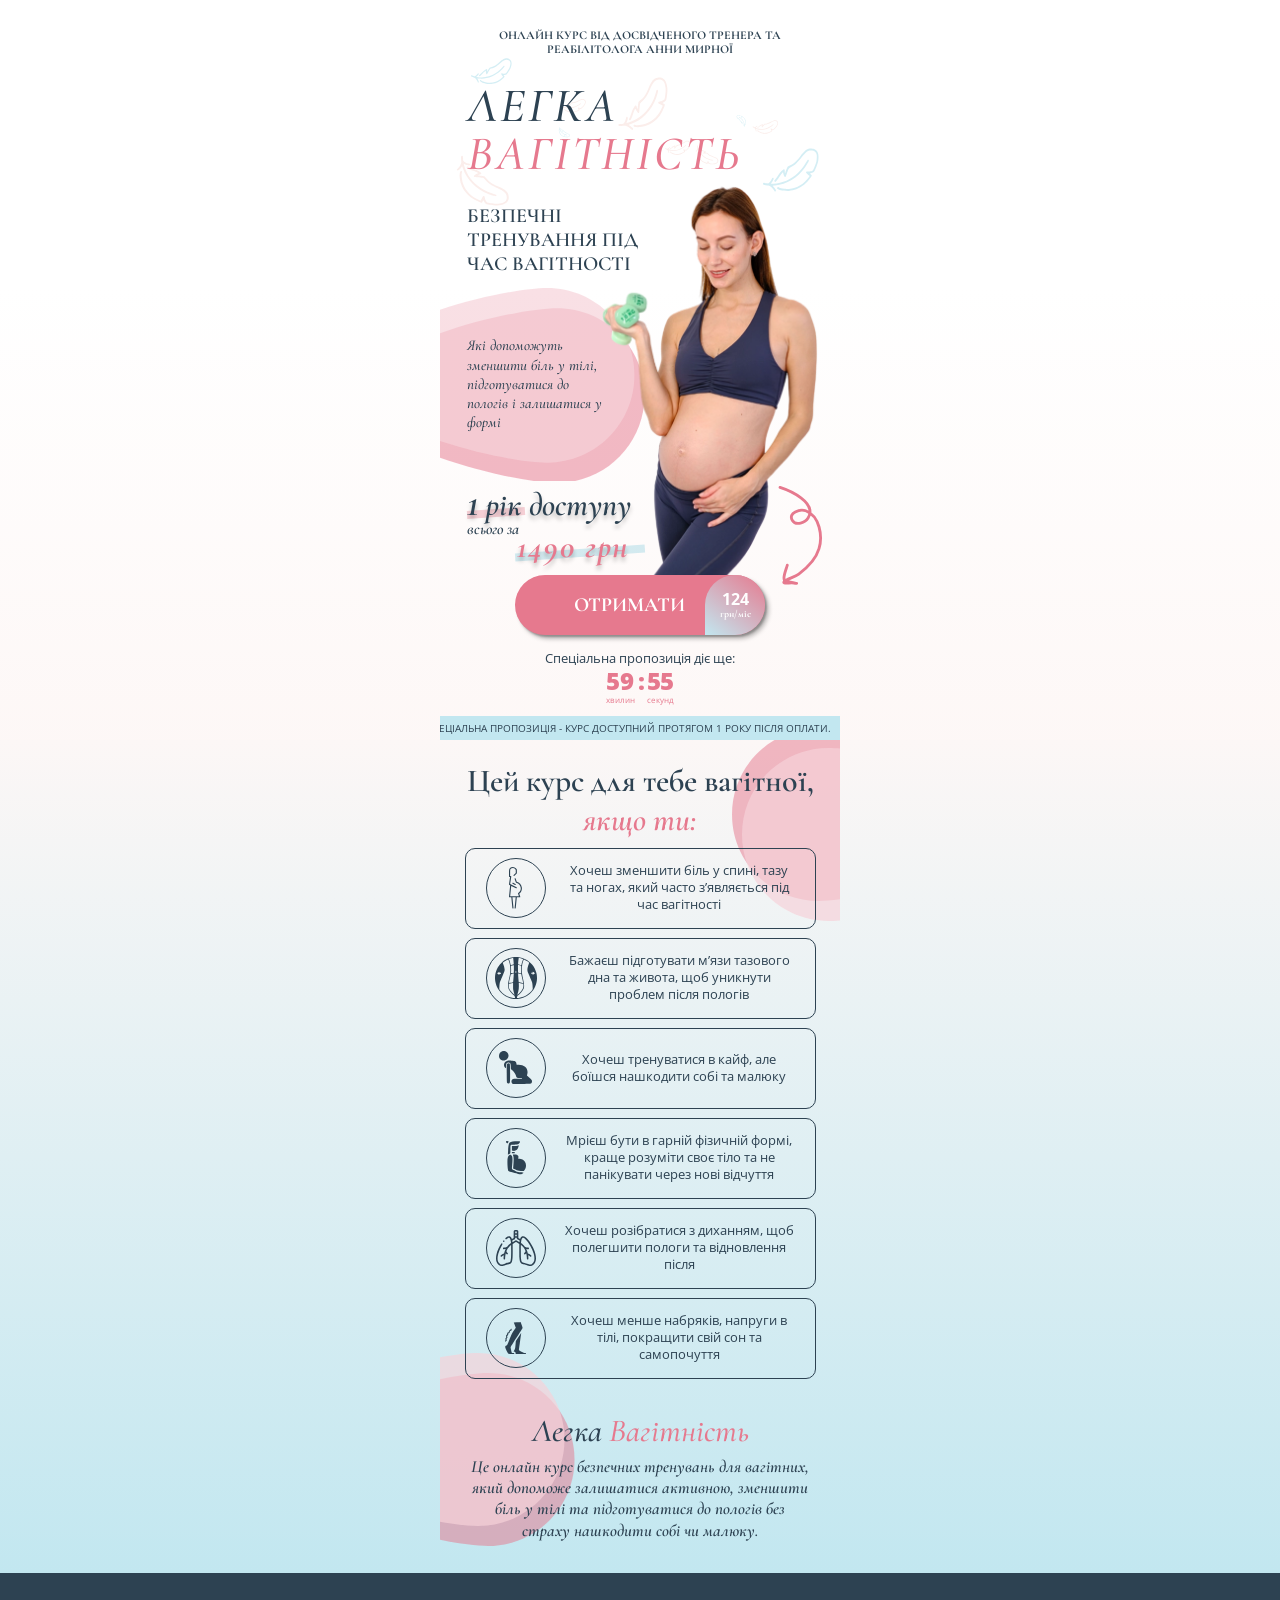
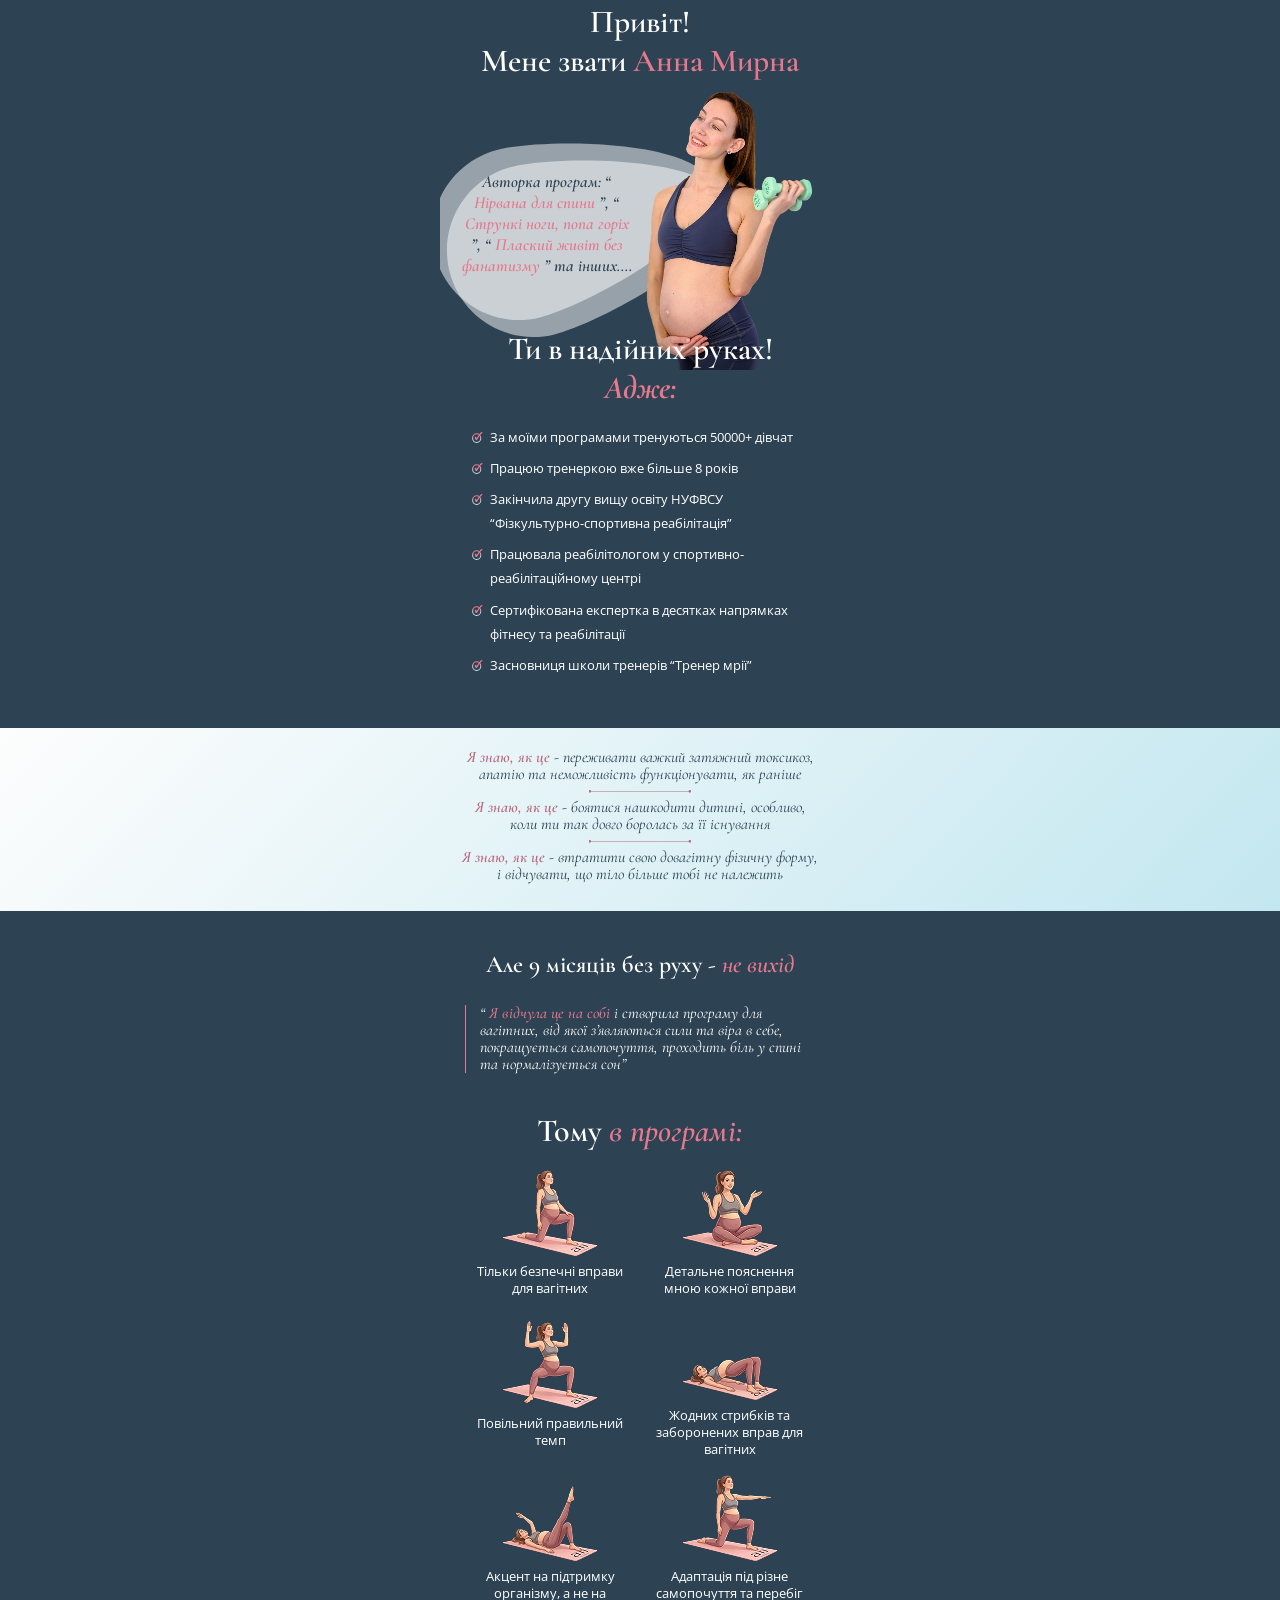
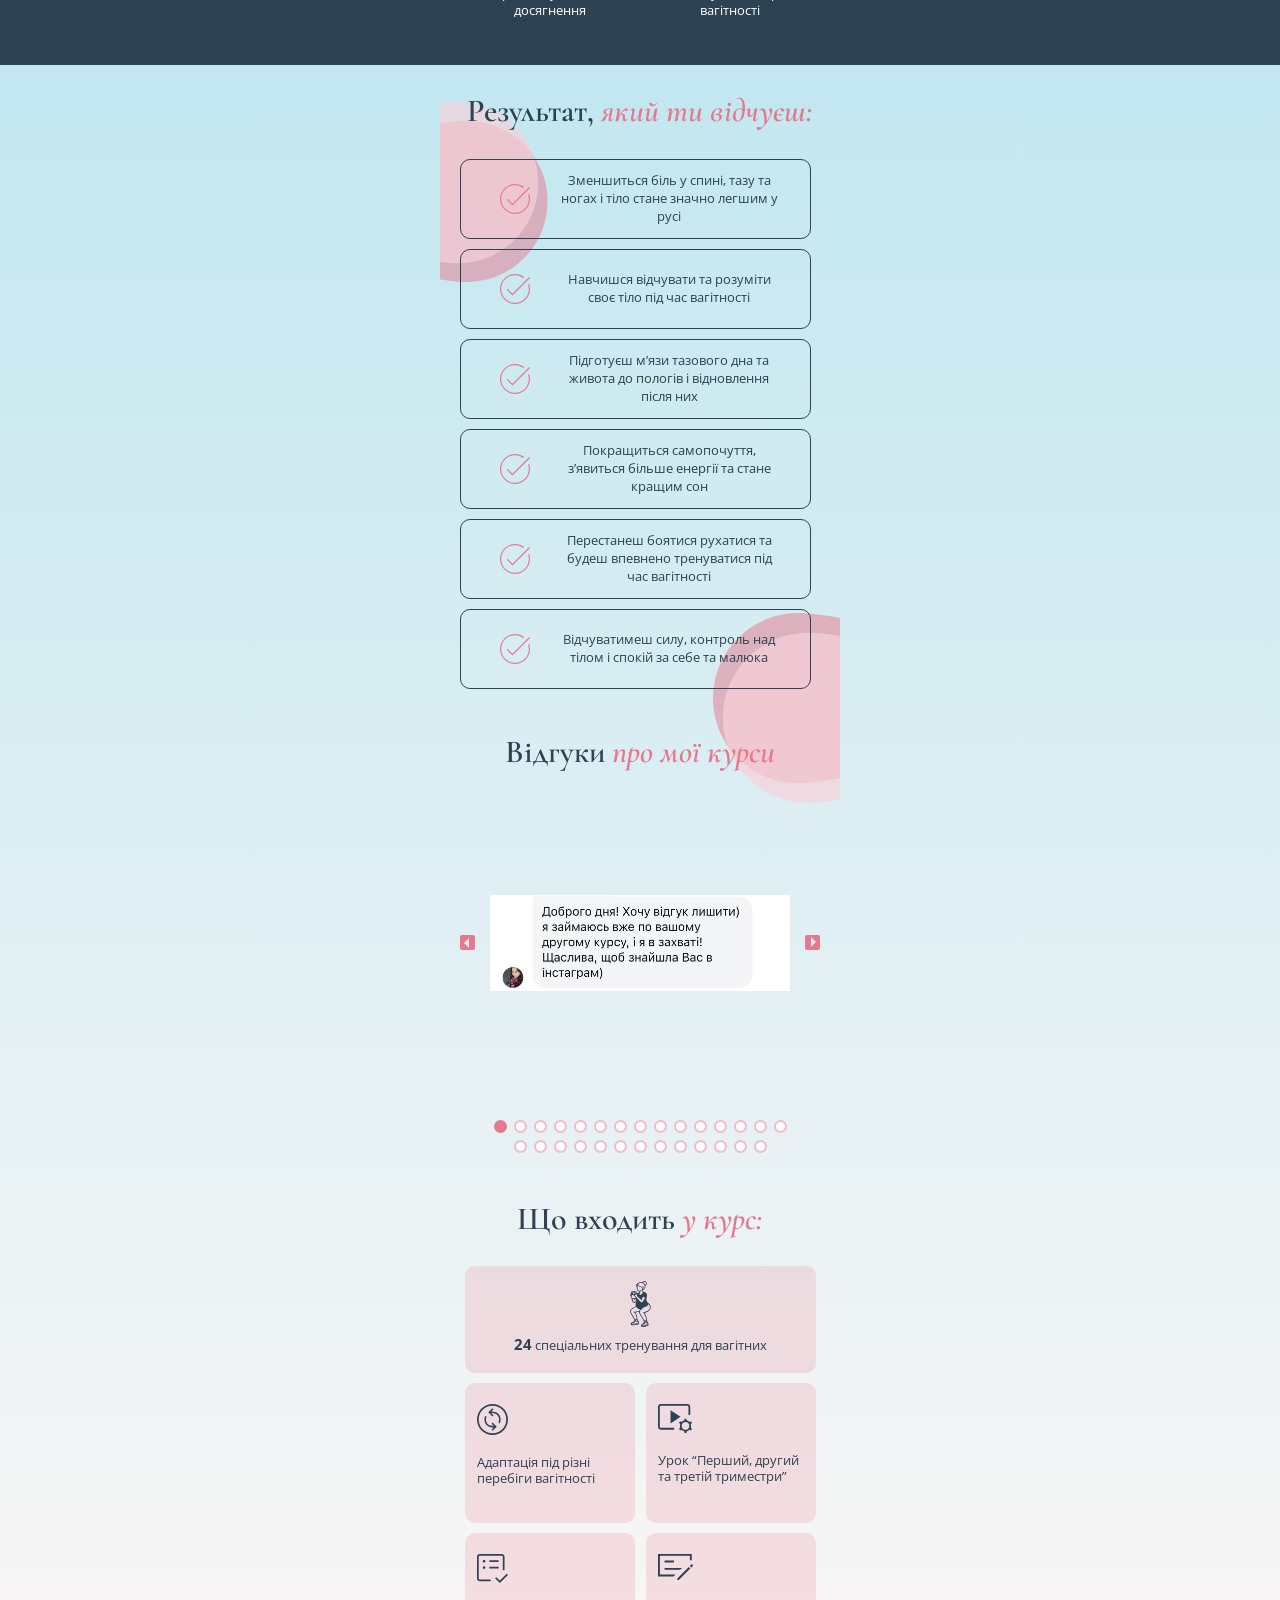
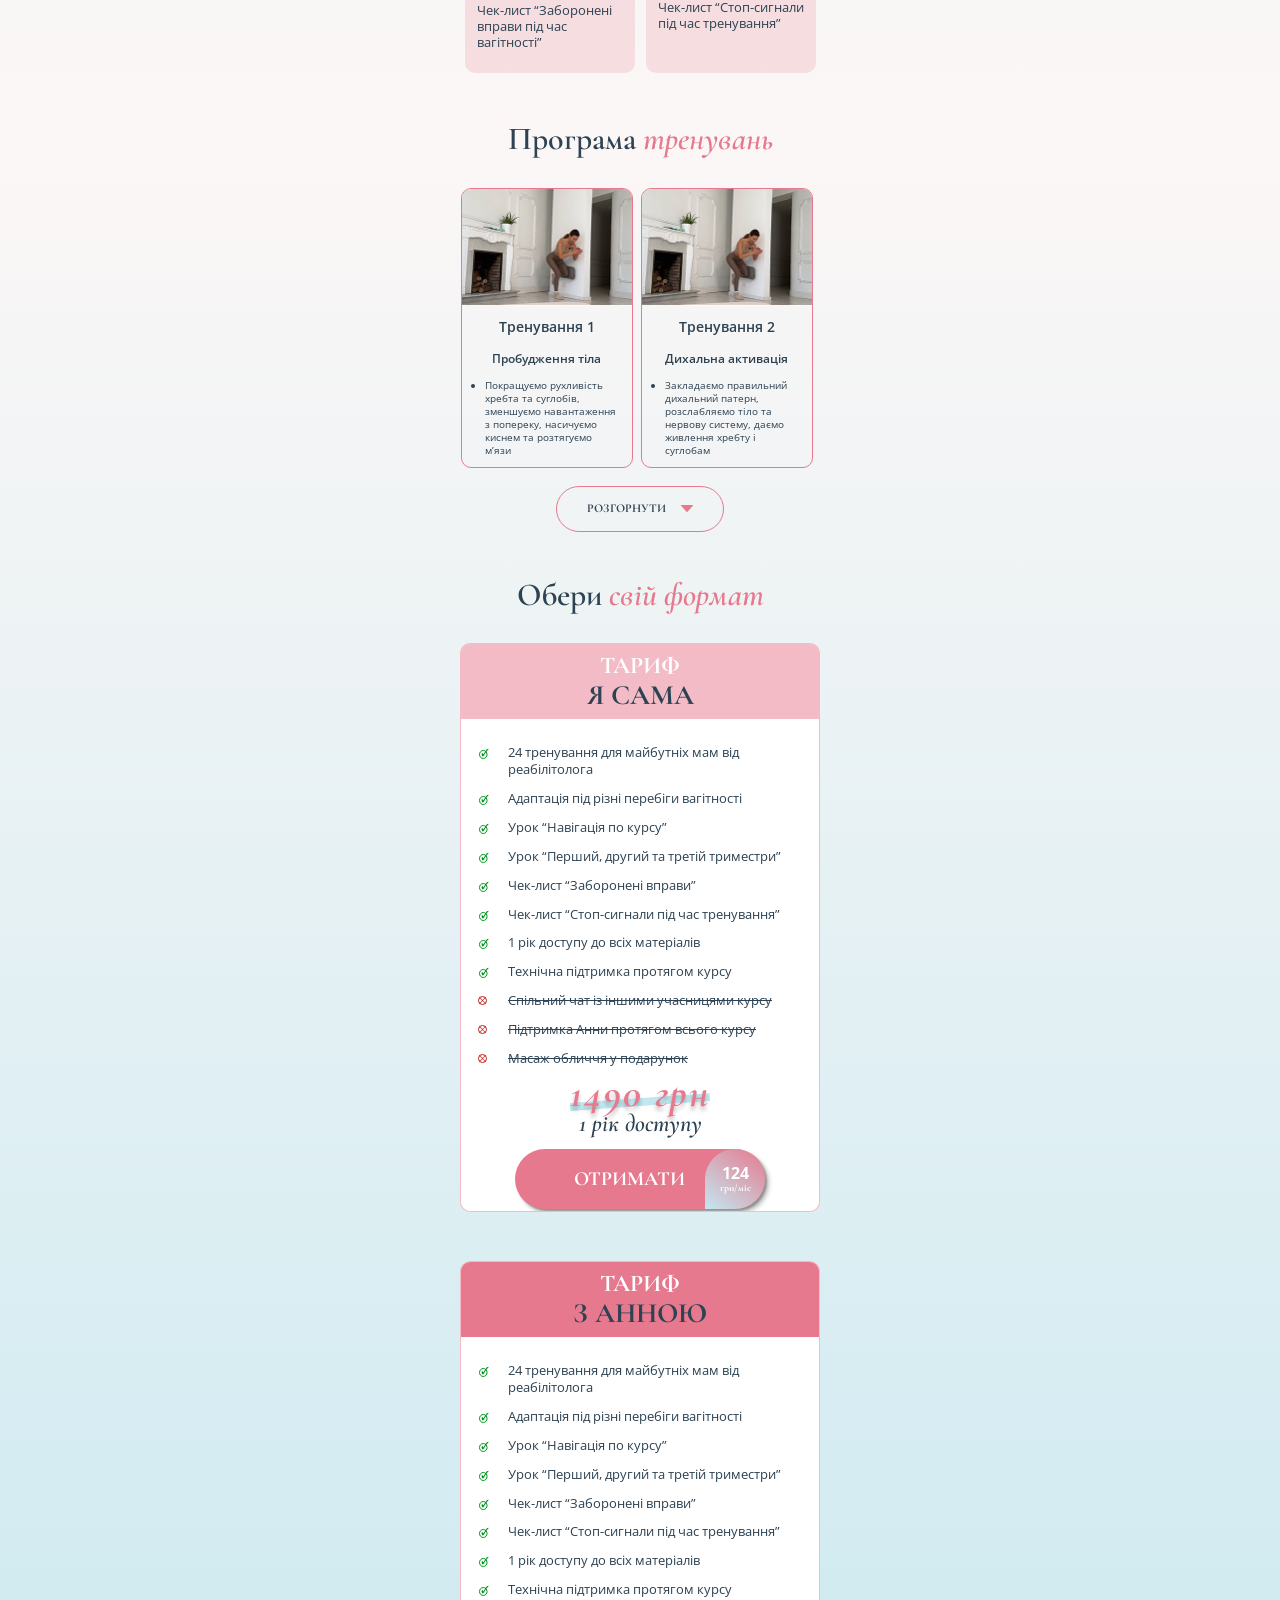
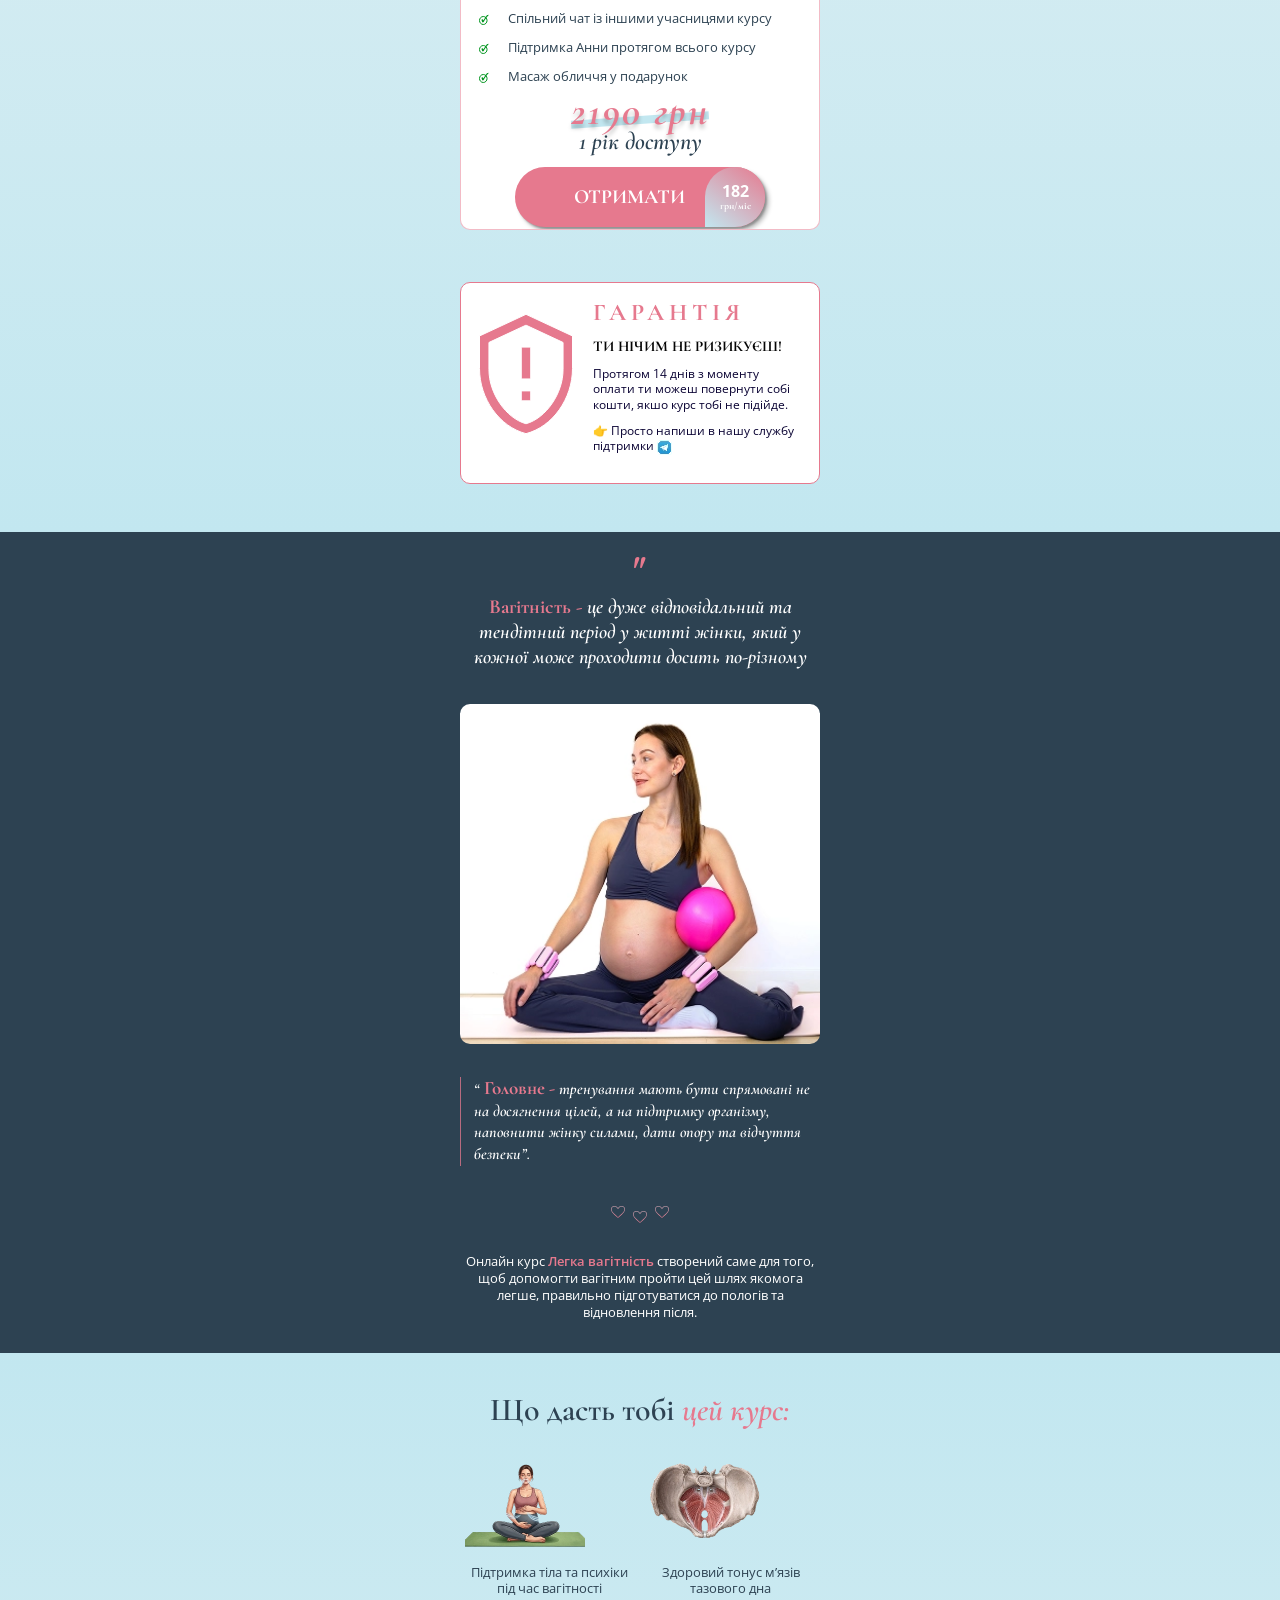
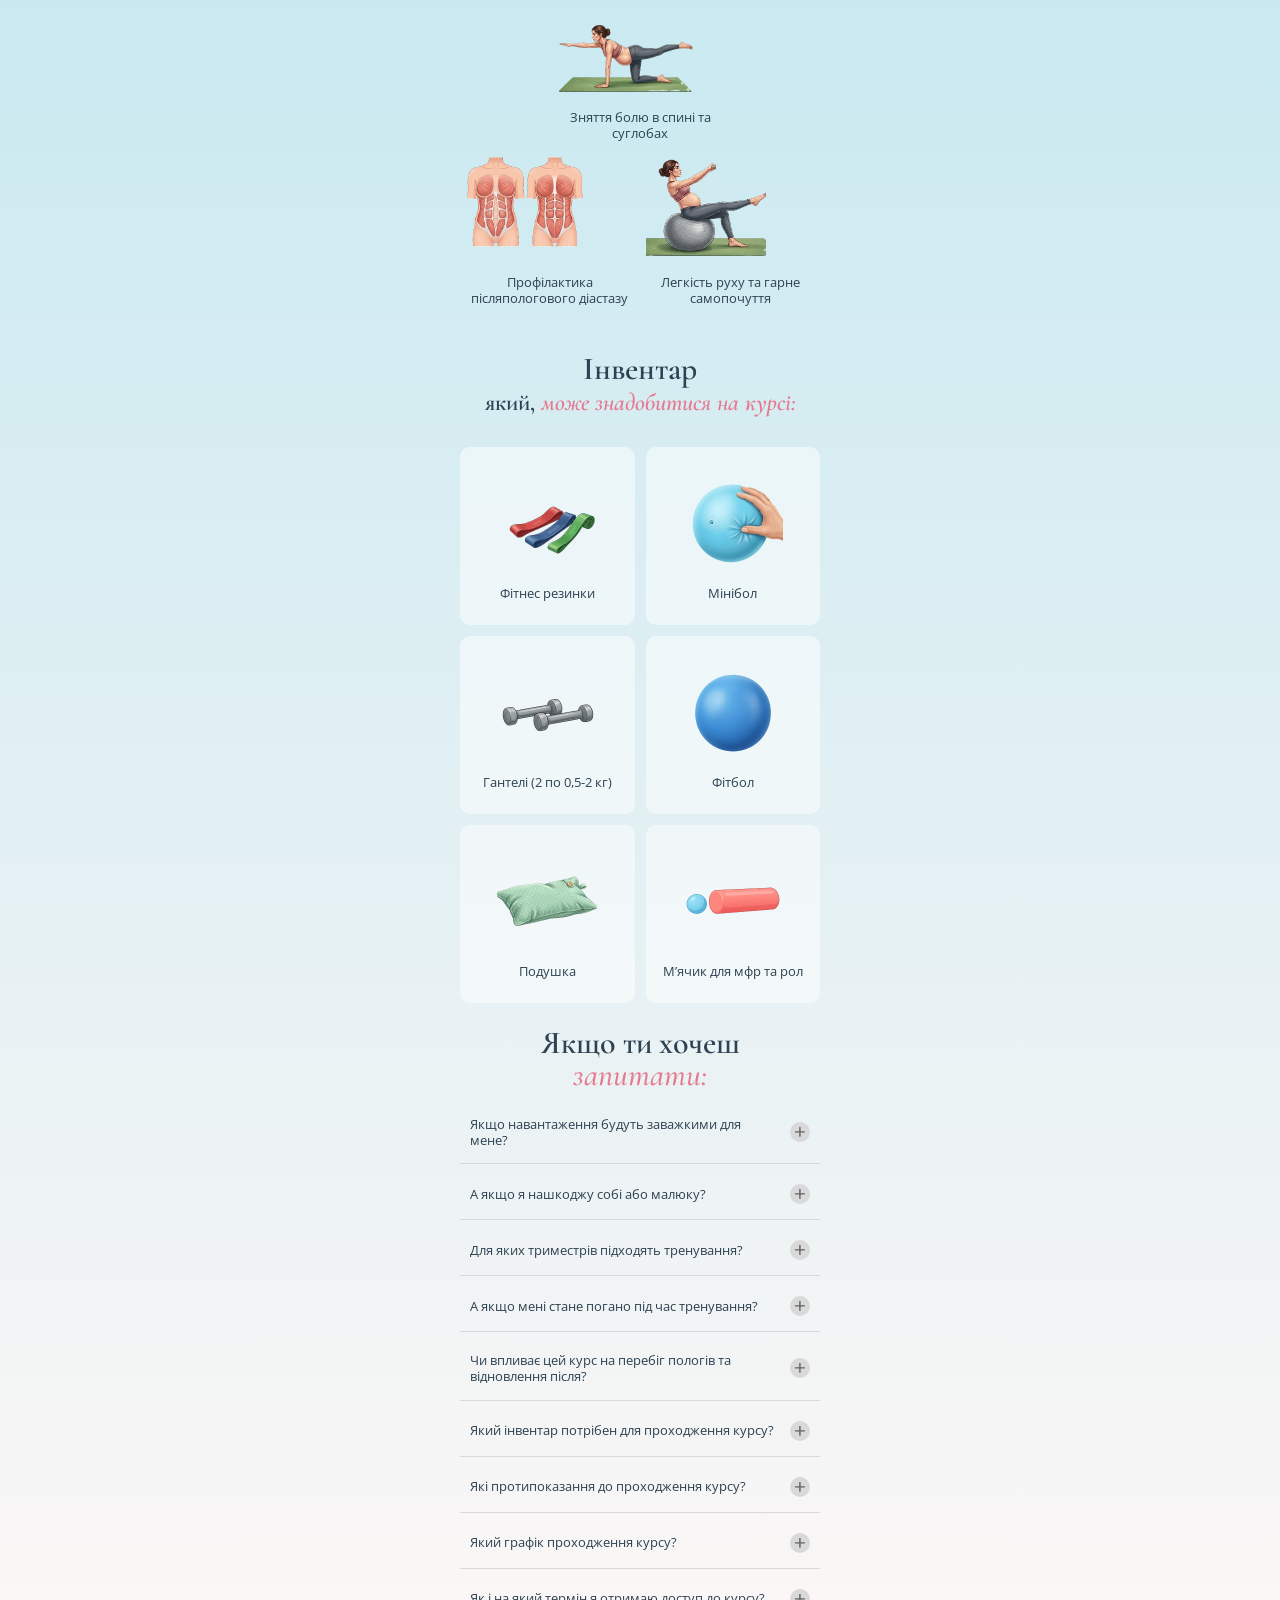
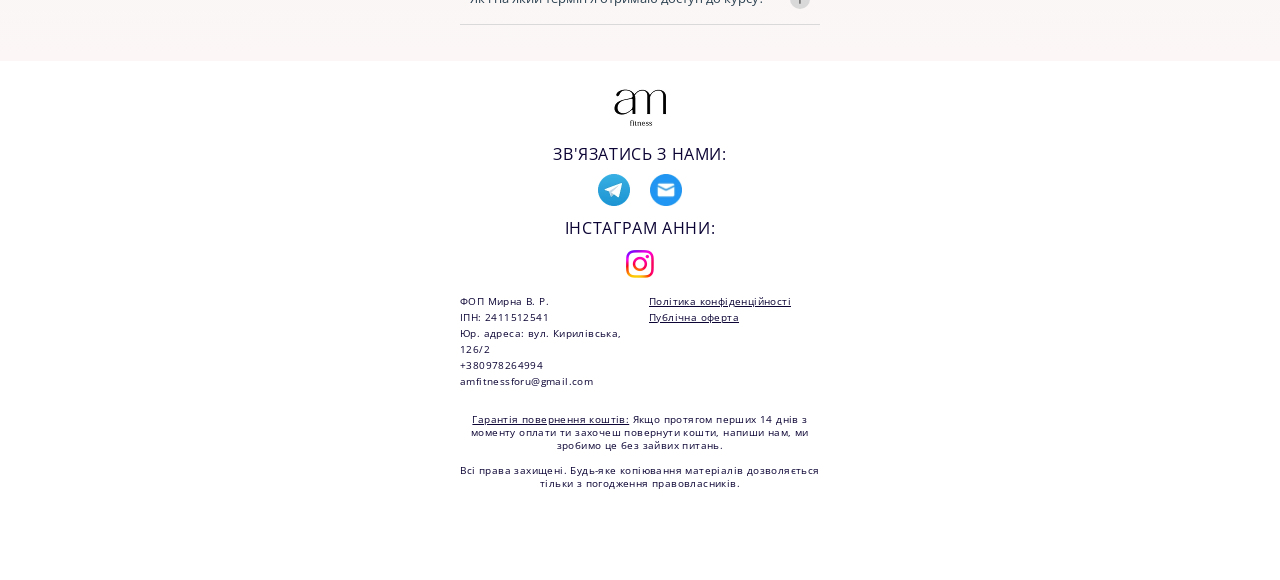
==== index.html @ 0edde3c6 "load" ====
<!doctype html>
<html lang="uk">
	<head>
		<meta charset="UTF-8">
		<meta name="viewport" content="width=device-width, initial-scale=1.0">
		<link rel="icon" type="image/png" href="./assets/img/favicon/favicon-96x96.png" sizes="96x96">
		<link rel="icon" type="image/svg+xml" href="./assets/img/favicon/favicon.svg">
		<link rel="shortcut icon" href="./assets/img/favicon/favicon.ico">
		<link rel="apple-touch-icon" sizes="180x180" href="./assets/img/favicon/apple-touch-icon.png">
		<title>Легка вагітність</title>
		<script type="module" src="https://kwiga.com/build/js/kwiga-widget.js?t=123089&uuid=ea1d82cf-5a4c-47ea-84e2-87d6776aeb8a&is_modal=true"></script>
		<script type="module" src="https://kwiga.com/build/js/kwiga-widget.js?t=123103&uuid=04bfaac6-8618-4382-a068-f6bafdb47c64&is_modal=true"></script>
		<script type="module" crossorigin="" src="./js/index.min.js?v=1777633510192"></script>
		<link rel="modulepreload" crossorigin="" href="./js/main.min.js?v=1777633510192">
		<link rel="modulepreload" crossorigin="" href="./js/common.min.js?v=1777633510192">
		<link rel="stylesheet" crossorigin="" href="./css/main.min.css?v=1777633510192">
		<link rel="stylesheet" crossorigin="" href="./css/index.min.css?v=1777633510192">
		<link rel="preload" as="style" href="./css/webfonts.min.css">
		<link rel="stylesheet" media="print" onload="this.onload=null;this.removeAttribute('media');" href="./css/webfonts.min.css">
	</head>
	<body>
		<div class="wrapper">
			<header class="header fixed-block-hide">
				<div class="header__container">
					<div class="header__body">
						<div class="header__subtext">Онлайн Курс від досвідченого Тренера та реабілітолога Анни Мирної</div>
						<h1 class="header__title">
							Легка
							<span>Вагітність</span>
						</h1>
						<div class="header__info">
							<div class="header__col">
								<div class="header__subtitle">
									Безпечні
									<br>
									тренування під
									<br>
									час вагітності
								</div>
								<div class="header__text">
									<div class="header__text-block">
										Які допоможуть зменшити біль у тілі, підготуватися до пологів і залишатися у формі
									</div>
								</div>
								<div class="header__descr">
									<div class="header__year">
										<span>1</span>
										рік доступу
									</div>
									<div class="header__sub">всього за</div>
									<div class="header__price">1490 грн</div>
								</div>
							</div>
							<div class="header__img">
								<img alt="Image" loading="lazy" src="./assets/img/hero-img.webp">
							</div>
							<button data-widget-handler="123089" type="button" class="header__btn btn">
								<span class="btn__text">ОТРИМАТИ</span>
								<span class="btn__info">
									<span class="btn__num">124</span>
									<span class="btn__subtext">грн/міс</span>
								</span>
							</button>
						</div>
						<div class="header__timer-block">
							<div class="header__timer-title">Спеціальна пропозиція діє ще:</div>
							<div class="header__timer">
								<div class="header__timer-minutes">
									<span class="minutes">09</span>
									хвилин
								</div>
								<div class="header__timer-seconds">
									<span class="seconds">53</span>
									секунд
								</div>
							</div>
						</div>
						<div data-fls-marquee="" class="header__marquee">
							<div class="header__marquee-item">*Спеціальна пропозиція - Курс доступний протягом 1 року після оплати.</div>
							<div class="header__marquee-item">*Спеціальна пропозиція - Курс доступний протягом 1 року після оплати.</div>
							<div class="header__marquee-item">*Спеціальна пропозиція - Курс доступний протягом 1 року після оплати.</div>
						</div>
					</div>
				</div>
			</header>
			<main class="page">
				<section class="features">
					<div class="features__container">
						<div class="features__body">
							<h2 class="features__title">
								Цей курс для тебе вагітної,
								<span>якщо ти:</span>
							</h2>
							<div class="features__items">
								<div class="features__item">
									<div class="features__icon">
										<svg width="13" height="42" viewbox="0 0 13 42" fill="none" xmlns="http://www.w3.org/2000/svg">
											<path d="M10.2403 26.6917C12.1661 25.4951 13.1751 23.1586 12.8323 20.594C12.4396 17.6623 10.4585 15.3848 7.74321 14.7037L6.71891 11.6303C6.67159 11.4889 6.57009 11.372 6.43667 11.3053C6.30325 11.2385 6.14882 11.2275 6.00725 11.2745C5.86586 11.3219 5.74903 11.4235 5.68234 11.5568C5.61564 11.6902 5.60453 11.8446 5.65143 11.9862L6.77604 15.36C6.84082 15.5512 7.00187 15.6938 7.19935 15.7334C10.1162 16.3168 11.4558 18.7969 11.7167 20.7429C12.0204 23.0083 11.0743 25.0421 9.30733 25.9256C9.18634 25.9864 9.09128 26.0887 9.03949 26.2138C8.98771 26.339 8.98266 26.4786 9.02528 26.6071L9.90383 29.2405H1.18355L2.21864 18.8891L7.05855 21.3088C7.19192 21.3753 7.3462 21.3862 7.4876 21.3391C7.629 21.2921 7.74598 21.1909 7.81294 21.0578C7.84601 20.9917 7.86573 20.9197 7.87097 20.846C7.87621 20.7723 7.86687 20.6982 7.84347 20.6281C7.82007 20.558 7.78308 20.4932 7.73462 20.4374C7.68615 20.3816 7.62717 20.3359 7.56103 20.3029L1.17545 17.1104L2.24294 9.63932C2.24474 9.62537 2.23979 9.61278 2.24069 9.59928C2.24159 9.58579 2.24878 9.57364 2.24878 9.5597C2.24878 9.5345 2.23754 9.51291 2.23439 9.48862C2.23074 9.45139 2.22335 9.41461 2.21235 9.37886C2.20029 9.34553 2.18476 9.31357 2.16601 9.28349C2.14802 9.252 2.13002 9.22276 2.10663 9.19532C2.08254 9.16905 2.05603 9.1451 2.02746 9.12379C2.00028 9.10125 1.97089 9.08151 1.93974 9.06486C1.90579 9.04854 1.8702 9.03587 1.83358 9.02708C1.81018 9.02078 1.79039 9.00683 1.7661 9.00323C1.75215 9.00144 1.73956 9.00638 1.72606 9.00548C1.71257 9.00458 1.70087 8.99739 1.68693 8.99739H1.12462V3.93616C1.12462 1.99192 1.99192 1.12462 3.93616 1.12462C5.54481 1.12462 6.50748 2.55378 6.7477 2.95774V5.95237L4.66311 8.03696C4.61089 8.08924 4.56948 8.1513 4.54124 8.21959C4.513 8.28787 4.49848 8.36105 4.49853 8.43495C4.49857 8.50884 4.51316 8.582 4.54148 8.65026C4.5698 8.71851 4.61128 8.78052 4.66356 8.83274C4.71584 8.88496 4.7779 8.92638 4.84618 8.95462C4.91447 8.98286 4.98765 8.99737 5.06155 8.99733C5.13544 8.99729 5.2086 8.98269 5.27686 8.95437C5.34511 8.92606 5.40712 8.88457 5.45934 8.83229L7.70858 6.58306C7.81294 6.47779 7.87232 6.33474 7.87232 6.18539V2.81154C7.87232 2.72427 7.85208 2.63835 7.81294 2.56008C7.76076 2.45526 6.50344 0 3.93616 0C1.36124 0 0 1.36124 0 3.93616V9.55925C0 9.86964 0.251914 10.1216 0.562309 10.1216H1.0387L0.00584823 17.3519C0.00494854 17.3596 0.00764687 17.3659 0.00719703 17.3735C0.00269856 17.4145 0.00944599 17.4536 0.0139445 17.4941C0.0175432 17.5274 0.0170933 17.5602 0.0265401 17.5917C0.0368866 17.6263 0.0562303 17.6556 0.0728746 17.6875C0.0899688 17.7199 0.103014 17.7528 0.125957 17.7811C0.1462 17.8067 0.174091 17.8252 0.199282 17.8472C0.229422 17.8738 0.257762 17.9012 0.2933 17.921C0.300048 17.9246 0.303647 17.9309 0.310845 17.9345L1.1696 18.3641C1.15296 18.4086 1.13271 18.4509 1.12777 18.5004L0.00314891 29.7466C-0.00478246 29.8247 0.0037779 29.9037 0.028275 29.9783C0.0527721 30.053 0.0926609 30.1216 0.145363 30.1799C0.198065 30.2381 0.262406 30.2847 0.334228 30.3165C0.406049 30.3483 0.483751 30.3647 0.562309 30.3647H2.30277L3.37655 41.1048C3.38391 41.1782 3.40566 41.2495 3.44056 41.3146C3.47547 41.3796 3.52285 41.4372 3.57999 41.4839C3.6954 41.5783 3.84358 41.623 3.99194 41.6081C4.0654 41.6008 4.13669 41.579 4.20174 41.5441C4.2668 41.5092 4.32434 41.4618 4.37108 41.4047C4.41783 41.3475 4.45285 41.2818 4.47417 41.2111C4.49549 41.1404 4.50267 41.0662 4.49532 40.9927L3.43278 30.3647H6.68877L5.62578 40.9923C5.61843 41.0658 5.62562 41.1399 5.64693 41.2106C5.66825 41.2813 5.70328 41.3471 5.75002 41.4042C5.79676 41.4614 5.85431 41.5088 5.91936 41.5437C5.98441 41.5786 6.0557 41.6003 6.12916 41.6077C6.20262 41.615 6.27681 41.6079 6.34749 41.5865C6.41818 41.5652 6.48397 41.5302 6.54111 41.4834C6.59826 41.4367 6.64563 41.3792 6.68054 41.3141C6.71545 41.2491 6.7372 41.1778 6.74455 41.1043L7.81834 30.3642H10.6839C10.7729 30.364 10.8607 30.3427 10.9399 30.3021C11.0192 30.2614 11.0877 30.2025 11.1397 30.1303C11.1918 30.058 11.226 29.9744 11.2395 29.8863C11.253 29.7983 11.2454 29.7083 11.2174 29.6238L10.2403 26.6917ZM3.43323 16.0555C3.36654 16.1889 3.35557 16.3433 3.40273 16.4848C3.44989 16.6262 3.55131 16.7432 3.6847 16.8099L5.93393 17.9345C6.06734 18.0011 6.2217 18.012 6.36315 17.9648C6.50459 17.9177 6.62154 17.8163 6.68832 17.683C6.72139 17.617 6.7411 17.545 6.74633 17.4713C6.75157 17.3977 6.74221 17.3237 6.71881 17.2536C6.69542 17.1835 6.65843 17.1187 6.60997 17.063C6.56151 17.0072 6.50253 16.9616 6.43641 16.9286L4.18717 15.804C4.05383 15.7375 3.89953 15.7266 3.75816 15.7737C3.6168 15.8209 3.49993 15.9222 3.43323 16.0555Z" fill="currentColor"></path>
										</svg>
									</div>
									<div class="features__text">
										Хочеш зменшити біль у спині, тазу та ногах, який часто з’являється під
						час вагітності
									</div>
								</div>
								<div class="features__item">
									<div class="features__icon">
										<svg width="42" height="42" viewbox="0 0 42 42" fill="none" xmlns="http://www.w3.org/2000/svg">
											<path d="M18.6198 41.9082C16.4263 41.6089 15.0594 41.2526 13.1323 40.4786C9.61433 39.0661 6.29508 36.461 3.95697 33.278C3.8061 33.0718 2.77437 31.4387 2.55754 31.0626C1.72276 29.6131 0.813899 27.0875 0.418192 25.1189C-1.01828 17.9681 1.29453 10.7015 6.60767 5.66843C8.23387 4.12759 9.8185 3.04519 11.9344 2.02881C13.9454 1.06398 15.7071 0.519615 17.9838 0.161531C19.367 -0.0554901 22.6474 -0.0536813 24.0405 0.166052C26.2422 0.513285 28.3336 1.17068 30.2742 2.12647C35.8078 4.85099 39.7947 9.74029 41.3351 15.6903C41.8274 17.5955 42 18.979 42 21.0254C42 22.9596 41.8392 24.2644 41.382 26.044C40.9538 27.7123 40.6737 28.5099 40.0721 29.7758C38.9418 32.1549 37.7999 33.788 35.9253 35.7041C34.1355 37.5334 32.513 38.7198 30.3013 39.8176C28.1358 40.8918 26.356 41.447 23.8896 41.8187C22.5805 42.0149 19.7564 42.0628 18.6198 41.9082ZM19.9867 40.5274C19.8946 39.6286 19.6805 38.9052 19.4456 38.7035C19.3299 38.604 18.8945 38.2315 18.4762 37.8752C17.4372 36.99 15.8381 35.3316 15.1587 34.4345C13.4567 32.1866 12.9733 30.8998 12.9733 28.6211C12.9733 27.0558 13.266 25.0809 13.8858 22.4722C15.138 17.1995 15.3774 15.428 15.2952 12.0443C15.2166 8.79896 14.7495 6.29779 13.7078 3.5344C13.5027 2.99094 13.3347 2.53339 13.3347 2.51711C13.3347 2.28291 11.1041 3.3653 9.84741 4.20987C9.06594 4.73434 8.47418 5.18556 8.03872 5.58615L7.75775 5.84567L8.19863 6.88827C8.99276 8.7646 9.52218 10.8191 9.60439 12.3482C9.69112 13.9686 9.70919 13.9098 7.61772 18.8552C5.45759 23.9624 5.03478 24.9923 4.89655 25.477C4.63907 26.3767 4.4891 27.6762 4.38069 29.9431C4.25963 32.4922 4.14037 32.069 5.435 33.6885C8.32782 37.3064 12.4746 39.8085 17.1156 40.7354C18.5656 41.0256 18.8349 41.0636 19.5585 41.0853L20.0455 41.0998L19.9867 40.5274ZM23.5888 40.9678C27.4609 40.4162 30.8832 38.9187 33.7751 36.5098C35.095 35.4102 36.6381 33.7582 37.3744 32.6577L37.7457 32.1025L37.6879 30.8817C37.5361 27.7205 37.359 26.1633 37.0419 25.2112C36.901 24.7889 36.4212 23.6414 34.0642 18.0865C32.4651 14.3176 32.4669 14.3239 32.4199 13.0227C32.3865 12.1031 32.4163 11.7604 32.6169 10.7757C32.8807 9.48167 33.2962 8.128 33.841 6.78699C34.0407 6.29598 34.2042 5.86285 34.2042 5.82397C34.2042 5.73264 32.9186 4.73434 31.9998 4.11312C31.2771 3.62301 29.1278 2.48817 28.9236 2.48817C28.5758 2.48817 27.5314 5.90264 27.1158 8.39747C26.5015 12.0859 26.6496 15.5004 27.6073 19.7594C29.0067 25.978 29.0898 26.4744 29.0934 28.5759C29.097 30.5074 29.0076 30.9423 28.3291 32.2833C27.8268 33.2762 27.1872 34.1805 26.1039 35.4265C25.364 36.2783 23.6619 37.8834 22.8461 38.5001C22.5001 38.7623 22.3465 38.9495 22.2824 39.1882C22.1442 39.7018 21.9391 40.9569 21.9806 41.032C22.0366 41.1333 22.5787 41.1115 23.5888 40.9678ZM23.1217 37.3128C23.9592 36.6255 25.5953 34.931 26.3443 33.9761C27.1583 32.938 27.8485 31.7742 28.0644 31.0752C28.3363 30.1936 28.4511 28.9186 28.3625 27.7648L28.2867 26.7737L26.2087 26.3903C25.0659 26.1796 24.0495 26.0051 23.9501 26.0033C23.774 25.9988 23.7713 26.0349 23.8381 27.5134C23.9637 30.2723 23.7966 32.3349 23.2744 34.4752C23.0602 35.3524 22.5218 37.1582 22.3023 37.7314C22.211 37.9711 22.4992 37.8237 23.1217 37.3128ZM19.2378 36.6925C18.852 35.4817 18.45 33.9065 18.2386 32.7807C18.1049 32.0672 18.0778 31.4189 18.0778 28.9602V25.9988L17.8067 26.0494C17.6577 26.0774 16.7027 26.251 15.6836 26.4355L13.8316 26.771L13.7584 27.3117C13.6572 28.0541 13.7476 30.1014 13.9066 30.6701C14.2734 31.9822 15.278 33.5529 16.8482 35.2674C17.5041 35.9844 19.4176 37.7468 19.4907 37.7016C19.5224 37.6817 19.4085 37.2278 19.2378 36.6925ZM15.1416 25.7736C16.9042 25.4806 17.9901 25.2518 18.0895 25.1524C18.1853 25.0556 18.2783 24.0456 18.6207 19.3977C18.6921 18.4274 18.7707 17.3803 18.7951 17.0693C18.8267 16.6551 18.8086 16.5041 18.7264 16.5041C18.5168 16.5041 15.8372 17.2185 15.774 17.2908C15.7397 17.3306 15.6412 17.7701 15.5554 18.2674C15.4704 18.7647 15.203 20.0262 14.9627 21.0706C14.4794 23.1684 13.9671 25.6353 13.9671 25.864C13.9671 25.9617 14.0204 25.9951 14.1252 25.9635C14.2119 25.9373 14.6691 25.8523 15.1416 25.7736ZM28.022 25.1361C27.9515 24.74 27.6452 23.3176 27.3398 21.9748C27.0345 20.632 26.6858 19.027 26.5647 18.4085C26.4436 17.7899 26.3018 17.2573 26.2494 17.2248C26.0633 17.109 23.184 16.4725 23.1235 16.533C22.988 16.6687 23.6683 25.0945 23.8228 25.1895C23.8842 25.2274 24.2429 25.307 24.6196 25.3649C24.9963 25.4237 25.9151 25.5828 26.6605 25.7184C27.4058 25.855 28.0454 25.9409 28.0825 25.911C28.1195 25.8803 28.0924 25.5322 28.022 25.1361ZM39.4153 16.7582C39.6718 16.571 39.904 16.3829 39.9302 16.3404C39.9745 16.2699 38.4224 15.0754 37.9363 14.8059C37.7086 14.6793 37.7068 14.6829 37.6843 15.221C37.6617 15.7445 37.6093 15.7807 36.8639 15.7807H36.1918V16.3233V16.8658H36.9145C37.6011 16.8658 37.6382 16.8757 37.6481 17.0693C37.6535 17.1814 37.668 17.3134 37.6788 17.3631C37.6906 17.4129 37.7059 17.5675 37.7141 17.7068L37.7276 17.9599L38.3374 17.5295C38.6726 17.2926 39.1578 16.9454 39.4153 16.7582ZM4.40869 17.3857L4.4358 16.911L5.18114 16.8848L5.92648 16.8586V16.3233V15.7879L5.18114 15.7617L4.4358 15.7355L4.40869 15.2155C4.39424 14.9298 4.36081 14.6956 4.33552 14.6956C4.27408 14.6956 2.60271 15.8838 2.31271 16.1334L2.08685 16.3278L2.31 16.4842C2.43287 16.5692 2.89995 16.9128 3.34896 17.2465C3.79797 17.5802 4.21355 17.8551 4.27318 17.8569C4.34003 17.8596 4.39153 17.6814 4.40869 17.3857ZM17.2999 16.0854C18.0263 15.9046 18.6804 15.6993 18.7553 15.6297C18.8719 15.5212 18.8909 14.9804 18.8909 11.8517C18.8909 9.84337 18.8629 8.17141 18.8276 8.13704C18.7933 8.10268 18.1229 8.23199 17.3369 8.4246L15.9095 8.77545L15.9158 9.13624C15.9185 9.33428 15.9746 10.2485 16.0387 11.169C16.1308 12.4838 16.1336 13.171 16.0513 14.3791C15.9944 15.2246 15.924 16.0285 15.8951 16.165C15.867 16.3015 15.8743 16.4137 15.9122 16.4137C15.9493 16.4137 16.5744 16.2663 17.2999 16.0854ZM26.1898 16.184C25.9711 14.1223 25.9657 11.9874 26.1726 9.82076C26.2358 9.16066 26.234 8.86135 26.1663 8.81976C25.991 8.71125 23.0937 8.0629 23.0368 8.11986C22.9338 8.22295 22.9645 15.5085 23.0684 15.6125C23.1768 15.721 25.8618 16.4055 26.0732 16.3784C26.15 16.3694 26.2006 16.2844 26.1898 16.184ZM21.266 14.9569C21.2877 14.1539 21.2696 14.0038 21.1359 13.9053C20.9335 13.7579 20.8757 13.7615 20.7041 13.9333C20.4936 14.144 20.5008 15.7436 20.7131 15.9778C20.845 16.1243 20.8866 16.1288 21.0519 16.0194C21.219 15.9082 21.2425 15.7915 21.266 14.9569ZM18.74 7.00402C18.8032 6.35386 18.2738 1.26382 18.1266 1.10467C17.9992 0.96722 14.4432 1.82084 14.1017 2.07131C13.9734 2.16445 13.9807 2.22594 14.1758 2.67083C14.5869 3.60945 15.1244 5.33929 15.409 6.64231C15.5653 7.36029 15.7107 7.97518 15.7324 8.00955C15.7532 8.04391 16.4317 7.90013 17.2403 7.69125L18.7102 7.31056L18.74 7.00402ZM26.6126 6.9787C26.8592 5.78056 27.4013 3.97296 27.8232 2.9403L28.1376 2.17169L27.7672 2.01073C27.0453 1.69605 23.8752 0.95004 23.7586 1.06759C23.6764 1.14988 23.3042 4.40429 23.1343 6.52205L23.0756 7.2554L24.6873 7.66141C25.5736 7.88566 26.3244 8.04391 26.3542 8.01407C26.3849 7.98332 26.5006 7.51763 26.6126 6.9787Z" fill="currentColor"></path>
										</svg>
									</div>
									<div class="features__text">
										Бажаєш підготувати м’язи тазового дна та живота, щоб уникнути проблем
						після пологів
									</div>
								</div>
								<div class="features__item">
									<div class="features__icon">
										<svg width="33" height="33" viewbox="0 0 33 33" fill="none" xmlns="http://www.w3.org/2000/svg">
											<path d="M3.22493 0.20805C-0.581147 1.37325 -1.18742 7.19924 2.31551 9.03026C5.68372 10.7281 9.52348 8.39773 9.52348 4.60251C9.52348 1.60629 6.22264 -0.724108 3.22493 0.20805Z" fill="currentColor"></path>
											<path d="M7.93977 9.99569C7.19876 10.262 6.32303 10.7614 5.98621 11.1276C4.53788 12.5591 4.70629 15.7551 6.28935 16.7871L7.06403 17.2532V15.056C7.06403 12.5258 7.73768 11.5271 9.42178 11.5271C11.2406 11.5271 11.7795 12.4592 11.7795 15.6885C11.7795 17.3531 11.9143 18.5183 12.1163 18.5183C12.9247 18.5183 15.3161 21.1816 16.2256 23.0126C16.7308 24.1112 17.1687 25.1766 17.1687 25.3763C17.1687 25.576 17.4718 26.0088 17.876 26.375C18.4149 26.8744 19.0885 27.0076 20.8063 27.0076C22.2547 27.0076 23.063 27.1407 23.1304 27.4071C23.2651 27.74 22.221 27.8399 18.7517 27.8399C14.6762 27.8399 14.1373 27.9064 13.3289 28.539C12.2511 29.3713 12.15 31.0358 13.0931 32.201L13.7331 33H22.6588C30.9446 33 31.6183 32.9667 32.2919 32.3675C32.7635 31.9347 32.9993 31.3355 32.9993 30.4699C32.9993 29.3713 32.7635 29.0051 30.4394 26.8744L27.9133 24.544L28.2501 23.2789C29.7321 18.0189 25.8586 13.8575 19.5264 13.8575H17.6065L17.4044 12.4925C17.1013 10.1954 16.394 9.79594 12.5542 9.62948C10.2302 9.5629 8.88287 9.66278 7.93977 9.99569Z" fill="currentColor"></path>
											<path d="M8.27719 12.7255C7.80565 13.1583 7.73828 14.4899 7.73828 22.2135C7.73828 27.7732 7.87301 31.4685 8.0751 31.868C8.51297 32.6337 9.86025 32.7003 10.5676 31.9679C11.0391 31.5351 11.1065 30.2034 11.1065 22.4798C11.1065 16.9202 10.9718 13.2248 10.7697 12.8253C10.3318 12.0596 8.98452 11.9931 8.27719 12.7255Z" fill="currentColor"></path>
										</svg>
									</div>
									<div class="features__text">Хочеш тренуватися в кайф, але боїшся нашкодити собі та малюку</div>
								</div>
								<div class="features__item">
									<div class="features__icon">
										<svg width="20" height="34" viewbox="0 0 20 34" fill="none" xmlns="http://www.w3.org/2000/svg">
											<path d="M14.0017 0.886689C14.0017 1.48576 12.7736 2.74381 11.6054 3.37284C11.0962 3.61246 9.83816 3.73228 7.83127 3.70232C4.17694 3.64242 4.41657 3.28297 4.41657 8.79443C4.41657 12.329 4.38661 12.6285 3.84745 12.6285C3.54791 12.6285 2.9788 12.8681 2.5894 13.1976L1.87051 13.7667L2.11014 9.66308C2.37972 4.3014 2.82903 2.2346 3.84745 1.45581C4.74606 0.796828 7.68151 0.377479 11.5156 0.347525C13.7321 0.347525 14.0017 0.407432 14.0017 0.886689Z" fill="currentColor"></path>
											<path d="M12.5926 5.25992C11.9636 8.46495 9.71708 10.3221 6.99131 9.81286L5.91298 9.60319V7.26681V4.93043L7.91987 5.05025C9.20787 5.14011 10.4659 5.02029 11.3645 4.75071L12.7723 4.30141L12.5926 5.25992Z" fill="currentColor"></path>
											<path d="M7.61992 11.041C8.66829 11.1308 8.90792 11.2806 8.90792 11.7599C8.90792 12.2391 8.69825 12.329 7.29043 12.329C5.7628 12.329 5.70289 12.299 5.85266 11.5801C5.91256 11.1608 6.06233 10.8613 6.18215 10.8912C6.27201 10.9212 6.93098 10.9811 7.61992 11.041Z" fill="currentColor"></path>
											<path d="M10.556 13.7366C10.8855 13.8264 11.4846 14.1859 11.844 14.5154C12.4431 15.0845 12.533 15.3541 12.3832 16.4324L12.2035 17.7204H13.4915C15.3486 17.7204 17.8347 19.0384 18.9131 20.6559C20.5006 22.9024 20.3209 26.7065 18.5536 29.0728L17.8048 30.0613L14.7795 29.9415C11.9938 29.8217 11.5744 29.7318 9.41779 28.6235L7.05146 27.4553L7.23118 26.2572C7.32104 25.5982 7.50076 23.172 7.59062 20.8655C7.77034 16.9716 7.65053 15.7435 6.9616 14.0361C6.78187 13.5868 6.93164 13.5269 8.33946 13.5569C9.23807 13.5868 10.2265 13.6467 10.556 13.7366Z" fill="currentColor"></path>
											<path d="M1.01508 0.120369C1.30694 0.247265 1.44652 0.247263 1.56073 0.133059C1.85258 -0.1588 2.41092 0.0569229 2.57589 0.513744C2.6774 0.818293 2.24596 1.68118 1.78914 2.06186C1.28156 2.48062 1.25618 2.48062 0.761288 2.07455C-0.38077 1.11015 -0.190428 -0.374521 1.01508 0.120369Z" fill="currentColor"></path>
											<path d="M5.22492 14.1262C6.54288 14.6654 6.78251 17.3912 6.15348 24.1008C5.85395 27.3657 5.85395 27.9947 6.24334 28.3242C6.48297 28.5339 7.86084 29.2827 9.35851 29.9417C11.7548 31.02 12.3539 31.1698 14.7502 31.2597C16.3077 31.3196 17.446 31.4693 17.416 31.6491C17.3861 32.2182 15.4091 33.2965 14.4207 33.2965C13.8516 33.2965 12.893 33.1168 12.294 32.8772C11.6649 32.6375 9.32856 32.0085 7.05209 31.4993C4.41617 30.9002 2.79868 30.3611 2.46919 30.0316C1.87012 29.3426 1.42082 25.4487 1.42082 20.716C1.42082 16.9419 1.90007 15.2645 3.24799 14.3059C4.02678 13.7668 4.26641 13.7368 5.22492 14.1262Z" fill="currentColor"></path>
										</svg>
									</div>
									<div class="features__text">
										Мрієш бути в гарній фізичній формі, краще розуміти своє тіло та не
						панікувати через нові відчуття
									</div>
								</div>
								<div class="features__item">
									<div class="features__icon">
										<svg width="40" height="36" viewbox="0 0 40 36" fill="none" xmlns="http://www.w3.org/2000/svg">
											<path d="M18.5022 0.180229C18.3145 0.282097 18.0565 0.517178 17.9235 0.697407L17.6889 1.03436L17.6498 4.52138L17.6108 8.00841L16.8288 8.47074C16.3987 8.72149 16.0156 8.92523 15.9687 8.92523C15.9296 8.93306 15.7497 8.62746 15.5855 8.25917C14.5064 5.90052 12.4734 5.64977 10.0806 7.5696C9.34559 8.1573 9.20484 8.43156 9.39251 8.87821C9.52544 9.20732 9.71311 9.32487 10.1197 9.32487C10.3778 9.32487 10.5029 9.25434 10.9251 8.89388C11.535 8.37671 12.5516 7.83602 12.9347 7.83602C13.4821 7.83602 13.8965 8.23566 14.2718 9.14464C14.5846 9.88906 14.9834 11.9499 14.9912 12.8276C14.9912 13.1175 14.96 13.1724 14.7019 13.3369C13.7792 13.9011 12.098 15.4605 11.3943 16.4008C11.1753 16.6907 11.0033 16.8161 10.5654 16.9963C9.79912 17.3254 8.96244 17.537 8.22741 17.5919C7.41419 17.6546 7.21088 17.7408 7.05449 18.0777C6.9372 18.3206 6.9372 18.3911 7.03104 18.6419C7.19525 19.0807 7.53148 19.2218 8.30561 19.1591C8.64966 19.1277 9.08755 19.0729 9.27522 19.0337C9.46289 18.9945 9.62709 18.971 9.64273 18.9867C9.66619 19.0024 9.51762 19.3706 9.32214 19.8095C8.89207 20.7968 8.48545 21.9487 8.29779 22.7558C8.1805 23.273 8.12576 23.3827 7.95373 23.4532C6.57751 24.0252 5.67045 24.5738 4.95888 25.2633C4.54445 25.6551 4.51317 25.7178 4.51317 26.0391C4.51317 26.5171 4.78685 26.7992 5.25602 26.7992C5.54534 26.7992 5.64699 26.7443 6.16308 26.2899C6.47586 26.0078 6.98412 25.6551 7.28126 25.4984L7.8208 25.2085L7.77388 25.5141C7.67223 26.1488 7.54712 28.1627 7.5784 28.6563C7.60968 29.103 7.64095 29.197 7.82862 29.3537C8.1414 29.628 8.60275 29.6123 8.89989 29.3146C9.11101 29.0952 9.12665 29.0403 9.12665 28.4683C9.12665 27.1126 9.40815 24.6521 9.68183 23.6413L9.76003 23.3357L10.1432 23.7588C10.8 24.4954 11.3317 24.6129 11.7462 24.1193C12.0824 23.7196 12.0042 23.4062 11.4021 22.8028C10.9799 22.3718 10.456 21.5177 10.456 21.2435C10.456 20.9692 11.3787 19.1277 11.9182 18.3206C12.5516 17.3725 13.4039 16.393 14.1937 15.7034C14.5612 15.3743 14.9287 15.0765 15.0069 15.0373C15.1398 14.9668 15.1476 15.2019 15.1476 20.546C15.1476 27.2537 15.0538 28.9776 14.5846 30.7564C14.2249 32.1199 14.0373 32.2922 12.4499 32.59C11.0502 32.8643 10.6358 32.9818 9.34559 33.5068C7.5393 34.2356 6.77299 34.4315 5.76429 34.4393C4.99798 34.4393 4.90415 34.4236 4.41152 34.1886C3.19951 33.6087 2.18298 32.1982 1.75291 30.49C1.52614 29.5888 1.5105 27.4261 1.72945 26.1331C2.25335 22.9517 3.79378 18.971 5.8503 15.4761C6.34293 14.6455 6.49931 14.3086 6.49931 14.0892C6.50713 13.5563 5.94413 13.1959 5.44369 13.3996C4.9667 13.6033 3.2777 16.6907 2.04223 19.6136C-0.123761 24.754 -0.592928 29.4399 0.759837 32.3393C1.57306 34.0945 2.81635 35.3248 4.27077 35.8263C4.70866 35.983 4.93542 36.0065 5.80338 35.9987C7.04668 35.9908 7.73479 35.8185 9.75221 35.027C11.2926 34.4236 11.363 34.4001 12.7392 34.1259C14.0685 33.8673 14.5143 33.6871 15.0303 33.2091C15.5542 32.7311 15.8436 32.1512 16.1172 31.062C16.6333 28.9933 16.7272 27.191 16.6959 19.8957L16.6724 13.9716L18.2754 13.0391C19.159 12.5298 19.9331 12.1145 19.9957 12.1145C20.0661 12.1145 20.848 12.5376 21.7394 13.047L23.3659 13.9873L23.319 14.3791C23.2408 15.1078 23.2642 26.094 23.3502 27.3477C23.5926 30.725 24.0462 32.3706 24.961 33.2169C25.4849 33.6871 25.9619 33.883 27.2678 34.1337C28.5502 34.3845 28.8708 34.4785 30.3565 35.0662C32.2175 35.8106 32.9447 35.9908 34.188 35.9987C35.0559 36.0065 35.2827 35.983 35.7206 35.8263C37.1594 35.3326 38.4183 34.0789 39.2315 32.3393C40.553 29.5105 40.162 25.2085 38.1212 20.0602C36.1741 15.1627 32.6632 9.8107 29.942 7.60094C27.5258 5.64194 25.4928 5.88485 24.4059 8.25917C24.2416 8.62746 24.0696 8.93306 24.0227 8.92523C23.9836 8.92523 23.5926 8.72149 23.1626 8.47074L22.3806 8.00841L22.3415 4.52138L22.3024 1.03436L22.0678 0.697407C21.9427 0.517178 21.6769 0.282097 21.4892 0.180229C21.1764 0.0156746 21.0435 0 19.9957 0C18.9479 0 18.8149 0.0156746 18.5022 0.180229ZM20.7776 2.35081V3.13441H19.9957H19.2137V2.35081V1.5672H19.9957H20.7776V2.35081ZM20.7776 5.48521V6.26882H19.9957H19.2137V5.48521V4.70161H19.9957H20.7776V5.48521ZM20.7776 8.25917C20.7776 8.55693 20.8245 8.72933 20.934 8.87821C21.02 8.98792 21.6534 9.40322 22.3415 9.79503C23.0296 10.1947 23.6161 10.5473 23.6317 10.5786C23.663 10.6335 23.5144 12.138 23.4675 12.2085C23.4597 12.2242 22.7169 11.8089 21.8176 11.2839C20.9184 10.7667 20.0895 10.3435 19.9879 10.3435C19.8862 10.3435 19.0964 10.751 18.2363 11.2525C17.3762 11.754 16.6333 12.1772 16.5942 12.1929C16.5004 12.232 16.2814 10.7118 16.3518 10.5865C16.3753 10.5473 16.9617 10.1947 17.6498 9.79503C18.338 9.40322 18.9713 8.98792 19.0574 8.87821C19.1668 8.72933 19.2137 8.55693 19.2137 8.25917V7.83602H19.9957H20.7776V8.25917ZM27.7917 8.06326C28.4641 8.38454 29.0193 8.81552 29.8482 9.65398C32.9916 12.8511 36.2445 18.6027 37.6364 23.4611C38.7545 27.3399 38.692 30.3646 37.4565 32.3471C36.9013 33.2482 36.3383 33.8046 35.6502 34.1415C35.0716 34.4315 35.0325 34.4393 34.2349 34.4315C33.2497 34.4315 32.5381 34.2591 31.0993 33.6792C29.5354 33.0523 29.0975 32.9191 27.7526 32.637C26.3842 32.3549 26.0792 32.2217 25.8055 31.8142C25.4771 31.3363 25.1643 30.0041 25.0001 28.3664C24.8672 27.1518 24.7968 22.9674 24.8281 18.7124C24.8594 15.2567 24.8672 14.9746 24.9845 15.0373C25.2895 15.2019 26.4467 16.2754 26.9628 16.871C28.0184 18.0855 29.3868 20.405 29.5041 21.1651C29.5589 21.5099 29.1444 22.223 28.5032 22.8733C28.1201 23.273 28.0497 23.3827 28.0497 23.6256C28.0497 23.8529 28.1123 23.9782 28.3156 24.182C28.4641 24.3308 28.6596 24.4484 28.7535 24.4484C29.0662 24.4484 29.465 24.1976 29.8326 23.7667C30.1141 23.4454 30.2079 23.3749 30.2548 23.4611C30.4659 23.8372 30.8647 27.1597 30.8647 28.5074C30.8647 29.0403 30.8804 29.103 31.0915 29.3146C31.3886 29.6123 31.85 29.628 32.1628 29.3616C32.3426 29.2049 32.3817 29.0952 32.413 28.6955C32.4443 28.2489 32.3191 26.1566 32.2175 25.5141L32.1706 25.2085L32.7179 25.4984C33.0229 25.663 33.5233 26.0156 33.8283 26.2977C34.3366 26.7522 34.4226 26.7992 34.7275 26.7992C35.1967 26.7992 35.4782 26.5171 35.4782 26.0469C35.4782 25.7413 35.4391 25.6708 35.0716 25.3104C34.3522 24.6051 33.3826 24.0096 32.0298 23.4532C31.8734 23.3827 31.8109 23.2808 31.7327 22.9125C31.5607 22.1289 31.0289 20.6166 30.6223 19.7624L30.2392 18.9475L30.4581 18.9945C31.1931 19.1434 32.1471 19.2139 32.4364 19.1277C33.0229 18.9553 33.1949 18.2501 32.757 17.8583C32.5615 17.6781 32.4364 17.6467 31.8109 17.5997C31.0055 17.537 30.2313 17.3411 29.4181 16.9963C28.9959 16.8161 28.8082 16.6829 28.6127 16.4243C27.8933 15.4683 26.22 13.9011 25.2973 13.3369C24.9454 13.1175 24.9376 13.0235 25.1252 11.66C25.3911 9.68532 25.8916 8.36887 26.5093 7.99274C26.8612 7.77333 27.2287 7.79684 27.7917 8.06326Z" fill="currentColor"></path>
											<path d="M7.4303 10.5003C7.18008 10.6022 6.98459 10.9469 6.99241 11.2682C7.00023 11.6522 7.36775 11.9891 7.76654 11.9891C8.15751 11.9891 8.50157 11.6365 8.50157 11.2447C8.50157 10.8764 8.39992 10.6884 8.1106 10.5395C7.86037 10.4063 7.68835 10.3984 7.4303 10.5003Z" fill="currentColor"></path>
										</svg>
									</div>
									<div class="features__text">Хочеш розібратися з диханням, щоб полегшити пологи та відновлення після</div>
								</div>
								<div class="features__item">
									<div class="features__icon">
										<svg width="21" height="32" viewbox="0 0 21 32" fill="none" xmlns="http://www.w3.org/2000/svg">
											<path d="M14.7425 0.133545C14.5339 0.160234 13.0997 0.293678 11.5613 0.373745L8.7712 0.560566L9.29271 1.86832C9.55346 2.58892 10.0228 3.76323 10.2836 4.45713L10.8051 5.76489L9.24056 8.00675C7.1806 10.9425 6.42441 12.4905 4.18192 18.2553C2.38272 22.8457 2.25234 23.0859 1.28755 23.6197C0.557438 23.9934 0.244533 24.367 0.192382 24.8474C0.08808 25.7281 2.79993 31.3328 3.50396 31.7331C3.79079 31.8666 5.19887 32 6.63302 32C9.08411 32 9.26663 31.9733 9.26663 31.4662C9.26663 31.0125 9.08411 30.9324 8.11932 30.9324C7.46743 30.9324 6.86769 30.799 6.76339 30.6389C6.55479 30.2652 5.61607 25.9416 5.61607 25.2744C5.61607 25.0075 8.32792 20.6573 11.6134 15.5864C14.925 10.5155 17.6108 6.2186 17.6108 6.03177C17.6108 5.2578 15.7073 -0.0265884 15.4465 0.000101089C15.264 0.0267887 14.9511 0.0801678 14.7425 0.133545Z" fill="currentColor"></path>
											<path d="M5.61615 7.28604C5.61615 7.76644 5.40755 7.95326 4.78174 8.14008C4.02555 8.38028 3.92125 8.51372 3.89517 9.31439C3.89517 10.1151 3.79087 10.2485 3.06076 10.4353C2.33064 10.6488 2.22634 10.7823 2.22634 11.5829C2.22634 12.2502 2.04381 12.6238 1.52231 13.0508C0.87042 13.5579 0.844345 13.6647 1.13117 14.4653C1.418 15.2393 1.39193 15.3728 0.818269 15.9065C0.24461 16.4403 0.218534 16.6004 0.479289 17.3477C0.740043 18.0416 0.713968 18.2018 0.322836 18.522C0.0620816 18.7089 -0.0682956 19.0291 0.0360061 19.296C0.24461 19.8565 0.374987 19.8298 1.2094 19.0291C1.83521 18.4153 1.88736 18.2818 1.60053 17.5345C1.33978 16.8139 1.39193 16.6805 1.93951 16.2001C2.53925 15.7197 2.56532 15.613 2.27849 14.839C1.99166 14.065 2.01774 13.9582 2.66963 13.4512C3.19113 12.9974 3.32151 12.7039 3.21721 12.1701C3.08683 11.5296 3.19113 11.4228 3.89517 11.236C4.57313 11.0492 4.70351 10.889 4.78174 10.0617C4.85996 9.26101 4.99034 9.07419 5.69438 8.86068C6.42449 8.67386 6.52879 8.48704 6.60702 7.63299C6.68524 6.77895 6.60702 6.64551 6.16373 6.64551C5.7726 6.64551 5.61615 6.80564 5.61615 7.28604Z" fill="currentColor"></path>
											<path d="M13.4901 14.9725L10.8565 19.0559L10.4914 23.0859C10.1524 26.9024 10.0742 27.1693 9.29193 28.3436C8.53575 29.4646 8.50967 29.598 8.95295 29.598C9.76129 29.598 10.6479 30.4787 10.6479 31.2794V32H15.8108C20.8173 32 20.9998 31.9733 20.9998 31.4662C20.9998 31.0125 20.8173 30.9324 19.9568 30.9324C19.2528 30.9324 18.1576 30.5321 16.4366 29.6781C14.2723 28.5838 13.9594 28.3169 13.9594 27.7298C13.9594 27.3561 14.4809 23.4596 15.1068 19.0559C15.7326 14.6523 16.228 11.0226 16.1758 10.9692C16.1498 10.9425 14.9503 12.7307 13.4901 14.9725Z" fill="currentColor"></path>
										</svg>
									</div>
									<div class="features__text">Хочеш менше набряків, напруги в тілі, покращити свій сон та самопочуття</div>
								</div>
							</div>
							<div class="features__info">
								<div class="features__subtitle">
									Легка
									<span>Вагітність</span>
								</div>
								<div class="features__subtext">
									Це онлайн курс безпечних тренувань для вагітних, який допоможе залишатися
					активною, зменшити біль у тілі та підготуватися до пологів без страху нашкодити собі чи малюку.
								</div>
							</div>
						</div>
					</div>
				</section>
				<section class="about">
					<div class="about__container">
						<div class="about__body">
							<h2 class="about__title">Привіт!</h2>
							<div class="about__title">
								Мене звати
								<span>Анна Мирна</span>
							</div>
							<div class="about__block">
								<div class="about__text">
									Авторка програм: “
									<span>Нірвана для спини</span>
									”, “
									<span>Стрункі ноги, попа горіх</span>
									”, “
									<span>Плаский живіт без фанатизму</span>
									” та інших....
								</div>
								<div class="about__img">
									<img alt="Image" loading="lazy" src="./assets/img/about-img.webp">
								</div>
							</div>
							<div class="about__subtitle">
								Ти в надійних руках!
								<span>Адже:</span>
							</div>
							<ul class="about__list">
								<li class="about__li">За моїми програмами тренуються 50000+ дівчат</li>
								<li class="about__li">Працюю тренеркою вже більше 8 років</li>
								<li class="about__li">Закінчила другу вищу освіту НУФВСУ “Фізкультурно-спортивна реабілітація”</li>
								<li class="about__li">Працювала реабілітологом у спортивно-реабілітаційному центрі</li>
								<li class="about__li">Сертифікована експертка в десятках напрямках фітнесу та реабілітації</li>
								<li class="about__li">Засновниця школи тренерів “Тренер мрії”</li>
							</ul>
						</div>
					</div>
				</section>
				<div class="info">
					<div class="info__container">
						<div class="info__body">
							<div class="info__item">
								<span>Я знаю, як це</span>
								- переживати важкий затяжний токсикоз, апатію та неможливість функціонувати, як раніше
							</div>
							<div class="info__item">
								<span>Я знаю, як це</span>
								- боятися нашкодити дитині, особливо, коли ти так довго боролась за її існування
							</div>
							<div class="info__item">
								<span>Я знаю, як це</span>
								- втратити свою довагітну фізичну форму, і відчувати, що тіло більше тобі не належить
							</div>
						</div>
					</div>
				</div>
				<section class="movement">
					<div class="movement__container">
						<div class="movement__body">
							<div class="movement__subtitle">
								Але 9 місяців без руху -
								<span>не вихід</span>
							</div>
							<blockquote class="movement__blockquote">
								“
								<span>Я відчула це на собі</span>
								і створила програму для вагітних, від якої зʼявляються сили та віра в себе, покращується самопочуття, проходить біль у спині та нормалізується сон”
							</blockquote>
							<div class="movement__title">
								Тому
								<span>в програмі:</span>
							</div>
							<div class="movement__items">
								<div class="movement__item">
									<div class="movement__icon">
										<img alt="Image" loading="lazy" src="./assets/img/movement/img-1.webp">
									</div>
									<div class="movement__text">Тільки безпечні вправи для вагітних</div>
								</div>
								<div class="movement__item">
									<div class="movement__icon">
										<img alt="Image" loading="lazy" src="./assets/img/movement/img-2.webp">
									</div>
									<div class="movement__text">Детальне пояснення мною кожної вправи</div>
								</div>
								<div class="movement__item">
									<div class="movement__icon">
										<img alt="Image" loading="lazy" src="./assets/img/movement/img-3.webp">
									</div>
									<div class="movement__text">Повільний правильний темп</div>
								</div>
								<div class="movement__item">
									<div class="movement__icon">
										<img alt="Image" loading="lazy" src="./assets/img/movement/img-4.webp">
									</div>
									<div class="movement__text">Жодних стрибків та заборонених вправ для вагітних</div>
								</div>
								<div class="movement__item">
									<div class="movement__icon">
										<img alt="Image" loading="lazy" src="./assets/img/movement/img-5.webp">
									</div>
									<div class="movement__text">Акцент на підтримку організму, а не на досягнення</div>
								</div>
								<div class="movement__item">
									<div class="movement__icon">
										<img alt="Image" loading="lazy" src="./assets/img/movement/img-6.webp">
									</div>
									<div class="movement__text">Адаптація під різне самопочуття та перебіг вагітності</div>
								</div>
							</div>
						</div>
					</div>
				</section>
				<section class="results">
					<div class="results__container">
						<div class="results__body">
							<h2 class="results__title">
								Результат,
								<span>який ти відчуєш:</span>
							</h2>
							<div class="results__items">
								<div class="results__item">
									<div class="results__icon">
										<img src="./assets/img/icons/result-check.svg" alt="Image" loading="lazy">
									</div>
									<div class="results__text">Зменшиться біль у спині, тазу та ногах і тіло стане значно легшим у русі</div>
								</div>
								<div class="results__item">
									<div class="results__icon">
										<img src="./assets/img/icons/result-check.svg" alt="Image" loading="lazy">
									</div>
									<div class="results__text">Навчишся відчувати та розуміти своє тіло під час вагітності</div>
								</div>
								<div class="results__item">
									<div class="results__icon">
										<img src="./assets/img/icons/result-check.svg" alt="Image" loading="lazy">
									</div>
									<div class="results__text">Підготуєш м’язи тазового дна та живота до пологів і відновлення після них</div>
								</div>
								<div class="results__item">
									<div class="results__icon">
										<img src="./assets/img/icons/result-check.svg" alt="Image" loading="lazy">
									</div>
									<div class="results__text">Покращиться самопочуття, з’явиться більше енергії та стане кращим сон</div>
								</div>
								<div class="results__item">
									<div class="results__icon">
										<img src="./assets/img/icons/result-check.svg" alt="Image" loading="lazy">
									</div>
									<div class="results__text">
										Перестанеш боятися рухатися та будеш впевнено тренуватися під час
						вагітності
									</div>
								</div>
								<div class="results__item">
									<div class="results__icon">
										<img src="./assets/img/icons/result-check.svg" alt="Image" loading="lazy">
									</div>
									<div class="results__text">Відчуватимеш силу, контроль над тілом і спокій за себе та малюка</div>
								</div>
							</div>
							<div class="results__subtitle">
								Відгуки
								<span>про мої курси</span>
							</div>
							<div class="results__images">
								<div data-fls-slider="" class="results__slider swiper">
									<div class="results__wrapper swiper-wrapper">
										<div class="results__slide swiper-slide">
											<img alt="Image" loading="lazy" src="./assets/img/reviews/1.webp">
										</div>
										<div class="results__slide swiper-slide">
											<img alt="Image" loading="lazy" src="./assets/img/reviews/2.webp">
										</div>
										<div class="results__slide swiper-slide">
											<img alt="Image" loading="lazy" src="./assets/img/reviews/3.webp">
										</div>
										<div class="results__slide swiper-slide">
											<img alt="Image" loading="lazy" src="./assets/img/reviews/4.webp">
										</div>
										<div class="results__slide swiper-slide">
											<img alt="Image" loading="lazy" src="./assets/img/reviews/5.webp">
										</div>
										<div class="results__slide swiper-slide">
											<img alt="Image" loading="lazy" src="./assets/img/reviews/6.webp">
										</div>
										<div class="results__slide swiper-slide">
											<img alt="Image" loading="lazy" src="./assets/img/reviews/7.webp">
										</div>
										<div class="results__slide swiper-slide">
											<img alt="Image" loading="lazy" src="./assets/img/reviews/8.webp">
										</div>
										<div class="results__slide swiper-slide">
											<img alt="Image" loading="lazy" src="./assets/img/reviews/9.webp">
										</div>
										<div class="results__slide swiper-slide">
											<img alt="Image" loading="lazy" src="./assets/img/reviews/10.webp">
										</div>
										<div class="results__slide swiper-slide">
											<img alt="Image" loading="lazy" src="./assets/img/reviews/11.webp">
										</div>
										<div class="results__slide swiper-slide">
											<img alt="Image" loading="lazy" src="./assets/img/reviews/12.webp">
										</div>
										<div class="results__slide swiper-slide">
											<img alt="Image" loading="lazy" src="./assets/img/reviews/13.webp">
										</div>
										<div class="results__slide swiper-slide">
											<img alt="Image" loading="lazy" src="./assets/img/reviews/14.webp">
										</div>
										<div class="results__slide swiper-slide">
											<img alt="Image" loading="lazy" src="./assets/img/reviews/15.webp">
										</div>
										<div class="results__slide swiper-slide">
											<img alt="Image" loading="lazy" src="./assets/img/reviews/16.webp">
										</div>
										<div class="results__slide swiper-slide">
											<img alt="Image" loading="lazy" src="./assets/img/reviews/17.webp">
										</div>
										<div class="results__slide swiper-slide">
											<img alt="Image" loading="lazy" src="./assets/img/reviews/18.webp">
										</div>
										<div class="results__slide swiper-slide">
											<img alt="Image" loading="lazy" src="./assets/img/reviews/19.webp">
										</div>
										<div class="results__slide swiper-slide">
											<img alt="Image" loading="lazy" src="./assets/img/reviews/20.webp">
										</div>
										<div class="results__slide swiper-slide">
											<img alt="Image" loading="lazy" src="./assets/img/reviews/21.webp">
										</div>
										<div class="results__slide swiper-slide">
											<img alt="Image" loading="lazy" src="./assets/img/reviews/22.webp">
										</div>
										<div class="results__slide swiper-slide">
											<img alt="Image" loading="lazy" src="./assets/img/reviews/23.webp">
										</div>
										<div class="results__slide swiper-slide">
											<img alt="Image" loading="lazy" src="./assets/img/reviews/24.webp">
										</div>
										<div class="results__slide swiper-slide">
											<img alt="Image" loading="lazy" src="./assets/img/reviews/25.webp">
										</div>
										<div class="results__slide swiper-slide">
											<img alt="Image" loading="lazy" src="./assets/img/reviews/26.webp">
										</div>
										<div class="results__slide swiper-slide">
											<img alt="Image" loading="lazy" src="./assets/img/reviews/27.webp">
										</div>
										<div class="results__slide swiper-slide">
											<img alt="Image" loading="lazy" src="./assets/img/reviews/28.webp">
										</div>
									</div>
									<div class="swiper-pagination"></div>
								</div>
								<div class="results__nav">
									<button type="button" class="swiper-button-prev">
										<svg width="15" height="15" viewbox="0 0 15 15" fill="none" xmlns="http://www.w3.org/2000/svg">
											<path d="M0 2C0 0.89543 0.895431 0 2 0H13C14.1046 0 15 0.895431 15 2V13C15 14.1046 14.1046 15 13 15H2C0.89543 15 0 14.1046 0 13V2Z" fill="#E6798E"></path>
											<path d="M9 13L4 8L9 3V13Z" fill="#EBECEE"></path>
										</svg>
									</button>
									<button type="button" class="swiper-button-next">
										<svg width="15" height="15" viewbox="0 0 15 15" fill="none" xmlns="http://www.w3.org/2000/svg">
											<path d="M15 13C15 14.1046 14.1046 15 13 15H2C0.895431 15 0 14.1046 0 13V2C0 0.895431 0.895431 0 2 0H13C14.1046 0 15 0.895431 15 2V13Z" fill="#E6798E"></path>
											<path d="M6 2L11 7L6 12V2Z" fill="#EBECEE"></path>
										</svg>
									</button>
								</div>
							</div>
							<div class="results__label">
								Що входить
								<span>у курс:</span>
							</div>
							<div class="results__grid">
								<div class="results__grid-item results__grid-item--big">
									<div class="results__grid-item__icon">
										<svg width="21" height="46" viewbox="0 0 21 46" fill="none" xmlns="http://www.w3.org/2000/svg">
											<path d="M0.103982 29.6123C0.416639 28.6122 1.15885 28.0144 1.94779 27.4704C3.04316 26.7152 4.18826 26.0343 5.41142 25.4897C5.78731 25.3224 5.90354 25.1265 5.77577 24.7178C5.24799 23.03 5.60676 21.4929 6.68719 20.0965C6.77876 19.9782 6.92001 19.8742 6.85603 19.6821C6.61742 19.6133 6.5542 19.8233 6.45167 19.9402C6.16636 20.2655 5.91148 20.6163 5.6217 20.9375C4.38755 22.3055 2.83688 22.024 2.21341 20.3154C2.08031 19.9507 1.98743 19.569 1.9103 19.1886C1.74171 18.357 1.72334 17.4826 1.08625 16.7991C0.987687 16.6933 0.959659 16.514 0.92803 16.3629C0.813891 15.8177 0.632199 15.3051 0.421638 14.7815C0.109458 14.0051 0.118874 13.1329 0.832496 12.458C0.970418 12.3276 1.03816 12.1846 1.05042 11.9975C1.1085 11.1114 1.62968 10.5643 2.45915 10.2938C3.48116 9.96066 4.51255 10.0027 5.52322 10.355C6.29686 10.6247 6.70473 11.1861 6.80214 11.9722C6.82322 12.1423 6.77743 12.3258 6.95978 12.5574C7.54048 11.8607 8.38196 11.63 9.19893 11.3496C9.45549 11.2615 9.48993 11.0515 9.45938 10.8219C9.42727 10.5807 9.23544 10.5726 9.05256 10.5794C8.37093 10.6048 7.91393 10.2522 7.57926 9.73C7.08374 8.95685 6.75876 8.12389 6.8256 7.19395C6.86579 6.63488 6.75095 6.14015 6.4812 5.63162C5.82311 4.391 6.31557 3.00836 7.58329 2.34712C7.74106 2.26483 7.90745 2.18338 8.03693 2.06696C9.09501 1.11562 10.3676 0.901865 11.7288 1.0986C12.1925 1.16562 12.4886 1.13721 12.8034 0.74341C13.2887 0.136316 13.9802 -0.116178 14.7835 0.0499637C15.747 0.249236 16.3923 0.823369 16.7107 1.71486C17.0861 2.76595 16.7195 3.74931 15.7464 4.3382C15.5113 4.48046 15.3981 4.6236 15.419 4.89341C15.5591 6.70278 14.9327 8.13797 13.2463 9.04611C13.0912 9.12964 13.0281 9.25012 13.0111 9.42208C12.9323 10.2172 13.349 10.9174 14.1389 11.1034C16.8074 11.7317 17.3117 13.3325 16.8111 15.457C16.5933 16.3811 16.5237 17.3389 16.3999 18.283C16.2117 19.717 16.8366 20.8131 17.934 21.7052C18.103 21.8425 18.2816 21.9685 18.4528 22.1033C21.8213 24.7558 21.2922 29.0659 17.3798 30.8896C16.4609 31.3179 15.4974 31.6355 14.5606 31.9573C14.5332 32.1933 14.677 32.2926 14.7726 32.4089C15.5803 33.3908 16.0208 34.5254 16.2749 35.7442C16.5685 37.1532 16.88 38.5586 17.1812 39.966C17.248 40.278 17.3508 40.5536 17.6496 40.7452C17.8902 40.8996 18.0065 41.1582 18.074 41.4304C18.233 42.0714 18.4077 42.7091 18.5466 43.3542C18.6916 44.0278 18.4055 44.5169 17.6862 44.7486C17.1125 44.9335 16.5889 45.1985 16.0513 45.458C14.6979 46.1114 13.2762 46.1568 11.8484 45.687C10.7761 45.3342 10.5768 44.2405 11.4596 43.5385C11.8932 43.1936 12.3217 42.8424 12.7569 42.5009C13.3849 42.0082 13.6582 41.3278 13.9569 40.6473C14.0821 40.362 13.8969 40.1564 13.7889 39.9395C12.8008 37.9547 11.5495 36.1185 10.3424 34.2596C9.66308 33.2136 9.03052 32.1691 8.98445 30.8331C7.77188 31.0668 6.62356 31.2882 5.39481 31.525C6.02081 32.4305 6.45623 33.3739 6.71632 34.3954C7.09582 35.8859 7.25383 37.4216 7.70874 38.8966C7.79239 39.1678 7.87954 39.4054 8.14544 39.5592C8.38034 39.695 8.51015 39.9235 8.5761 40.1725C8.76525 40.8868 8.96334 41.6002 9.1127 42.3228C9.21643 42.8246 8.93195 43.1777 8.50403 43.428C8.2066 43.602 7.86746 43.7292 7.53632 43.7116C6.27635 43.6447 5.08236 44.0166 3.85675 44.172C3.03266 44.2765 2.21403 44.2131 1.44112 43.8859C0.959425 43.682 0.571382 43.3753 0.568257 42.8078C0.565106 42.2361 0.907925 41.8738 1.40459 41.628C1.86789 41.3986 2.32766 41.1611 2.80064 40.952C3.62325 40.5884 4.03871 39.8898 4.42291 39.1564C4.541 38.931 4.37663 38.7785 4.28486 38.6231C3.38808 37.1042 2.47423 35.5949 1.5773 34.0761C1.00135 33.1008 0.32354 32.1756 0.0649101 31.0447C-0.0434806 30.5708 -0.00629026 30.1193 0.103982 29.6123ZM14.1785 39.0108C14.5539 39.6811 14.9865 39.7779 15.8157 39.4069C16.0958 39.2816 16.2109 39.1349 16.1296 38.8201C16.0034 38.3309 15.9174 37.8314 15.8269 37.334C15.4744 35.3983 14.9779 33.5263 13.482 32.0694C13.2925 31.8849 13.0319 31.6755 13.2 31.3648C13.3658 31.0582 13.6443 31.2056 13.8922 31.2642C13.9474 31.2773 14.0133 31.2685 14.0696 31.2533C15.8583 30.7717 17.6005 30.1962 18.8937 28.801C20.4038 27.1718 20.1258 24.3057 18.3341 23.1483C17.9722 23.5755 17.6079 24.0056 17.2319 24.4496C17.3554 24.6177 17.6661 24.6981 17.5523 24.9949C17.4497 25.2628 17.1951 25.2659 16.9606 25.3163C16.4145 25.4337 15.8614 25.5155 15.3293 25.6997C13.5527 26.3147 12.2366 27.5342 10.9661 28.8132C9.61505 30.1732 9.47808 31.3452 10.4766 32.9696C11.6983 34.9569 13.0158 36.8887 14.1785 39.0108ZM4.69193 37.7129C4.73085 37.7808 4.77976 37.8452 4.80712 37.9173C5.06839 38.6058 5.59379 38.3348 6.06258 38.2397C6.62421 38.1258 6.63833 37.7643 6.52823 37.3058C6.39233 36.7399 6.33345 36.1567 6.20282 35.5893C5.91445 34.337 5.63144 33.0784 4.77404 32.0412C4.62542 31.8614 4.50214 31.6433 4.23258 31.6134C3.95179 31.5822 3.59611 31.5863 3.62994 31.2125C3.66533 30.8213 4.05797 30.8763 4.34448 30.8493C5.85955 30.7068 7.34977 30.4355 8.81907 30.0519C8.97201 30.012 9.16445 30.0101 9.23879 29.8571C9.50817 29.3028 9.91012 28.8266 10.2814 28.278C8.69041 28.0175 7.3824 27.4269 6.5092 26.1325C6.3115 25.8394 6.08679 26.011 5.88198 26.1094C4.5899 26.7307 3.33232 27.4086 2.17952 28.2578C0.663366 29.3747 0.383953 30.4195 1.30627 32.0424C2.37919 33.9303 3.5286 35.7771 4.69193 37.7129ZM7.57429 7.08451C7.54103 7.73962 7.6877 8.36136 7.9607 8.95499C8.35691 9.81654 8.81754 10.0085 9.7364 9.72447C10.1448 9.59821 10.5005 9.3901 10.8244 9.12237C10.9847 8.98997 11.1737 8.87619 11.3571 9.05056C11.5624 9.24589 11.4486 9.45334 11.2843 9.61266C11.1154 9.77647 10.9392 9.95446 10.7296 10.0527C10.349 10.2312 10.207 10.4907 10.2494 10.8907C10.2918 11.2911 10.1819 11.6505 9.91402 11.9777C9.67452 12.2702 9.5574 12.626 9.52552 13.0045C9.44862 13.9177 9.8711 14.2161 10.7126 13.8261C11.3423 13.5343 11.8076 13.0614 12.2246 12.5244C12.6741 11.9456 13.0305 11.4728 12.5391 10.6498C12.0787 9.87889 12.1923 8.87132 11.8911 8.00004C11.8011 7.73978 11.9009 7.50649 12.2304 7.4226C12.4237 7.37338 12.6037 7.27453 12.7139 7.09752C12.8576 6.86694 12.9239 6.60798 12.7438 6.38771C12.5348 6.13206 12.3579 6.36218 12.1908 6.48612C11.9873 6.63711 11.7916 6.57712 11.5694 6.5126C10.2231 6.12173 9.00282 5.53931 8.11052 4.3539C7.81875 4.70005 7.64805 5.02524 7.62202 5.39573C7.58525 5.91918 7.59244 6.44556 7.57429 7.08451ZM5.12805 14.5452C4.93087 14.6102 4.78388 14.3953 4.64257 14.4138C5.29475 15.1785 6.10629 15.8068 6.78008 16.5553C8.03015 17.9438 9.06863 19.5093 10.4879 20.7583C11.2668 21.4438 11.9125 21.4142 12.5963 20.6382C13.3153 19.8224 13.8731 18.897 14.4353 17.9779C15.2129 16.7067 15.1466 16.5465 13.7047 16.0078C12.9809 15.7374 12.938 15.7547 12.6291 16.427C12.4742 16.7644 12.3142 17.0996 12.1604 17.4375C11.9706 17.8543 11.6621 18.2498 12.0267 18.7374C12.1269 18.8713 12.0851 19.0914 11.8773 19.1813C11.6776 19.2677 11.5306 19.1555 11.4085 19.0167C10.988 18.5388 10.4592 18.1859 9.95273 17.8055C9.23996 17.2702 8.56195 16.6956 7.89064 16.1107C7.30649 15.6017 6.98689 15.0255 6.91009 14.2569C6.81751 13.3306 6.53358 13.0844 5.59932 12.8607C5.78067 13.0407 6.22228 13.0386 6.10843 13.3546C5.9698 13.7393 5.62988 13.3781 5.37107 13.4151C5.48508 13.5844 5.84001 13.6684 5.63924 13.9206C5.372 14.2563 5.11966 13.7808 4.84072 13.8459C4.92061 14.0892 5.5465 14.054 5.12805 14.5452ZM7.13109 4.51237C7.29453 4.17497 7.52722 3.88589 7.77769 3.60563C8.10404 3.24049 8.39132 3.25535 8.60775 3.68876C9.14921 4.77307 10.1367 5.28805 11.2326 5.67318C11.5226 5.77508 11.7848 5.78271 12.0918 5.6479C12.7498 5.359 13.3297 5.66189 13.5155 6.34718C13.6876 6.98171 13.4862 7.49156 12.9393 7.87556C12.7967 7.97569 12.5869 8.07842 12.7368 8.28341C12.8856 8.48687 13.0693 8.32285 13.2093 8.23709C14.1198 7.67944 14.5491 6.8565 14.6853 5.82947C15.0035 3.42962 12.7744 1.35111 10.3219 1.75664C9.11014 1.95702 8.2631 2.73938 7.35796 3.41722C6.95941 3.71568 6.82174 4.21494 6.97509 4.8278C7.04857 4.67996 7.07419 4.6284 7.13109 4.51237ZM3.35066 17.2743C3.86809 17.2547 4.39339 17.3385 4.90099 17.192C5.33446 17.0668 5.71034 16.5352 5.49451 16.3482C5.11551 16.0198 4.8945 15.5558 4.50755 15.2638C3.95954 14.8502 3.48289 14.4662 4.02414 13.6543C3.15012 13.5778 2.55955 13.8003 2.07189 14.3206C1.49313 14.9382 1.46809 15.6472 1.72405 16.3895C1.96683 17.0936 2.54655 17.2854 3.35066 17.2743ZM5.14246 18.9193C5.17591 19.1839 5.18219 19.473 4.83204 19.4982C4.53705 19.5194 4.47065 19.2486 4.41139 19.0147C4.36372 18.8266 4.30904 18.6393 4.243 18.4565C4.08306 18.014 3.05633 17.721 2.67672 18.0034C2.56526 18.0864 2.55393 18.2033 2.5683 18.3176C2.66532 19.0897 2.79352 19.8591 3.17582 20.5531C3.46162 21.0719 3.99531 21.1962 4.49885 20.8664C5.15872 20.4342 5.58265 19.7882 6.0252 19.1657C6.07467 19.0961 6.10321 18.9592 6.06623 18.8936C5.85732 18.523 5.84589 18.0869 5.6912 17.7259C4.87023 17.8273 4.93687 18.3026 5.14246 18.9193ZM16.6643 43.2404C17.6825 42.7444 17.7026 42.7046 17.3431 41.8953C16.4561 42.423 16.0246 42.3142 15.4115 41.404C15.3068 41.2485 15.1541 41.1598 14.9829 41.1013C14.7634 41.0264 14.5828 41.0745 14.5015 41.306C14.4251 41.5234 14.5518 41.6269 14.7466 41.6939C14.9345 41.7586 15.1201 41.8314 15.3016 41.9116C15.489 41.9944 15.5859 42.1364 15.4981 42.335C15.4207 42.5099 15.266 42.5213 15.0924 42.4765C14.9828 42.4482 14.8906 42.3408 14.7514 42.4027C14.8829 42.573 15.2327 42.6654 15.0322 42.9532C14.8498 43.215 14.6075 43.0482 14.3896 42.9559C14.1903 42.8715 13.994 42.7672 13.689 42.7907C13.869 42.8633 13.9859 42.8941 14.0843 42.9538C14.2858 43.076 14.6972 43.0887 14.5651 43.4269C14.4143 43.813 14.0909 43.5527 13.8503 43.4671C13.0128 43.169 12.8484 43.2166 12.1967 43.9964C12.8169 44.4163 13.473 44.5602 14.2372 44.4135C15.1379 44.2406 15.8305 43.7112 16.6643 43.2404ZM4.79835 40.1305C4.85699 40.3242 5.05806 40.3579 5.19568 40.4623C5.35251 40.5813 5.45585 40.7188 5.33297 40.9079C5.21342 41.0919 5.0439 41.0743 4.85955 40.9938C4.70372 40.9258 4.58869 40.7639 4.37611 40.7886C4.48045 41.0066 4.90208 41.0348 4.75144 41.3715C4.61618 41.6738 4.34369 41.487 4.12722 41.4846C4.15635 41.9975 3.93854 42.0922 3.51575 41.8501C3.34439 41.7519 3.18257 41.6339 2.96212 41.7401C2.57577 41.9263 2.18411 42.1021 1.76583 42.2956C2.21629 42.6233 2.2226 42.6168 2.73698 42.6466C4.49173 42.7482 6.06356 41.8672 7.78119 41.7605C8.00892 41.7463 8.17982 41.5711 8.07844 41.2945C7.99294 41.0612 8.04617 40.7853 7.85082 40.5851C6.65708 41.1868 6.17026 41.0537 5.309 39.9333C5.09491 39.6548 4.90447 39.7526 4.79835 40.1305ZM14.5023 2.71129C14.7255 3.07061 14.9487 3.42994 15.1676 3.7823C15.8952 3.49398 16.2066 2.9613 16.0746 2.18672C15.9573 1.49794 15.5243 1.02108 14.8477 0.808797C14.3275 0.64561 13.8212 0.718849 13.4094 1.12623C13.1839 1.3493 13.1409 1.53718 13.444 1.73763C13.8248 1.98949 14.1649 2.28953 14.5023 2.71129ZM4.56778 10.8173C3.89403 10.8283 3.2074 10.7061 2.5614 11.0027C2.08306 11.2224 1.77136 11.5469 1.78012 12.2199C3.24538 10.7286 4.63973 10.7586 6.006 12.1881C6.06713 11.4063 5.74937 11.0838 4.56778 10.8173ZM2.84489 12.1662C2.82412 12.557 2.97963 12.8563 3.38389 12.9443C4.14319 13.1094 4.41716 12.9322 4.89076 11.9781C4.19115 11.8577 3.53701 11.6656 2.84489 12.1662ZM7.79158 42.4276C7.0541 42.5904 6.28549 42.5849 5.56486 42.8485C4.38043 43.2816 3.16569 43.4932 1.89773 43.2147C2.29237 43.461 2.72943 43.4777 3.16387 43.4594C4.69738 43.3946 6.17546 42.8769 7.72989 42.9364C8.00941 42.9471 8.35882 42.7955 8.35704 42.392C8.17226 42.2685 8.02658 42.374 7.79158 42.4276ZM6.96581 39.2506C6.90623 39.0971 6.92797 38.8946 6.69825 38.8328C6.36488 38.9319 6.02811 39.032 5.67044 39.1383C5.80676 39.3454 5.94624 39.5273 6.05292 39.7258C6.24873 40.0903 6.57163 40.3398 6.95756 40.2049C7.35796 40.0651 7.02059 39.7032 7.02796 39.4404C7.02898 39.4041 7.0052 39.3671 6.96581 39.2506ZM13.8749 45.2205C14.319 45.2253 14.7481 45.163 15.1667 45.0052C15.948 44.7107 16.6447 44.2296 17.4743 44.038C17.7046 43.9848 17.8397 43.8145 17.6318 43.4698C15.8327 44.4859 14.1187 45.9308 11.8077 44.7423C12.4109 45.2112 13.0832 45.2312 13.8749 45.2205ZM16.046 41.0492C16.1449 41.2573 16.2286 41.5505 16.5349 41.4188C16.8026 41.3038 16.6343 41.044 16.5844 40.8507C16.514 40.5778 16.5173 40.2735 16.2587 40.0354C15.9548 40.1445 15.6504 40.2537 15.3179 40.3731C15.5741 40.5965 15.8878 40.6829 16.046 41.0492ZM1.64172 13.51C1.45037 13.5442 1.25902 13.5784 1.06535 13.6131C0.980919 13.8984 0.997073 14.1527 1.08394 14.4313C0.894775 13.8532 1.38165 13.742 1.64172 13.51Z" fill="currentColor"></path>
										</svg>
									</div>
									<div class="results__grid-item__text">
										<span>24</span>
										cпеціальних тренування для вагітних
									</div>
								</div>
								<div class="results__grid-item">
									<div class="results__grid-item__icon">
										<svg width="31" height="31" viewbox="0 0 31 31" fill="none" xmlns="http://www.w3.org/2000/svg">
											<path d="M15.6193 26.8271L19.7659 22.6903L15.6193 18.5535L14.5394 19.6333L16.9208 22.0147C15.5873 22.0213 14.4021 21.8645 13.3653 21.5441C12.3288 21.2241 11.4981 20.7516 10.8733 20.1268C10.2329 19.4864 9.75094 18.76 9.42744 17.9477C9.10395 17.1351 8.94221 16.3225 8.94221 15.5099C8.94221 15.0219 8.99574 14.534 9.10281 14.046C9.20987 13.5581 9.36717 13.0955 9.57469 12.6583L8.40918 11.625C8.07564 12.2321 7.82721 12.8611 7.66389 13.5121C7.50057 14.1631 7.4189 14.8258 7.4189 15.5C7.4189 16.5233 7.61753 17.5331 8.01479 18.5294C8.41234 19.526 8.99976 20.4184 9.77705 21.2066C10.5541 21.9948 11.5752 22.5805 12.8405 22.9637C14.1057 23.3466 15.4051 23.5413 16.7387 23.5479L14.5394 25.7472L15.6193 26.8271ZM22.624 19.375C22.9575 18.7679 23.2059 18.1389 23.3693 17.4879C23.5326 16.8369 23.6143 16.1742 23.6143 15.5C23.6143 14.4802 23.4172 13.4671 23.0231 12.4607C22.629 11.4544 22.0378 10.562 21.2496 9.78351C20.4835 8.99531 19.464 8.41133 18.191 8.03158C16.9183 7.65183 15.6194 7.46196 14.2944 7.46196L16.4937 5.25278L15.4139 4.17294L11.2672 8.30972L15.4139 12.4465L16.4937 11.3667L14.1024 8.97536C15.4294 8.97536 16.6161 9.13711 17.6627 9.4606C18.7092 9.78409 19.5449 10.2591 20.1698 10.8857C20.7944 11.5121 21.2707 12.2324 21.5988 13.0467C21.9269 13.8613 22.0909 14.6758 22.0909 15.4901C22.0909 15.9781 22.0374 16.466 21.9303 16.954C21.8233 17.4419 21.6658 17.9045 21.458 18.3417L22.624 19.375ZM15.5056 31C13.3623 31 11.3471 30.5933 9.46017 29.7798C7.57347 28.9663 5.93219 27.8624 4.53633 26.468C3.14047 25.0735 2.03552 23.4337 1.22149 21.5484C0.407162 19.6635 0 17.6492 0 15.5056C0 13.3623 0.406731 11.3471 1.22019 9.46017C2.03366 7.57347 3.1376 5.93219 4.53203 4.53633C5.92645 3.14047 7.5663 2.03552 9.45156 1.22149C11.3365 0.407162 13.3508 0 15.4944 0C17.6377 0 19.6529 0.406733 21.5398 1.2202C23.4265 2.03366 25.0678 3.1376 26.4637 4.53203C27.8595 5.92645 28.9645 7.5663 29.7785 9.45156C30.5928 11.3365 31 13.3508 31 15.4944C31 17.6377 30.5933 19.6529 29.7798 21.5398C28.9663 23.4265 27.8624 25.0678 26.468 26.4637C25.0735 27.8595 23.4337 28.9645 21.5484 29.7785C19.6635 30.5928 17.6492 31 15.5056 31ZM15.5 29.2778C19.3463 29.2778 22.6042 27.9431 25.2736 25.2736C27.9431 22.6042 29.2778 19.3463 29.2778 15.5C29.2778 11.6537 27.9431 8.39583 25.2736 5.72639C22.6042 3.05694 19.3463 1.72222 15.5 1.72222C11.6537 1.72222 8.39583 3.05694 5.72639 5.72639C3.05694 8.39583 1.72222 11.6537 1.72222 15.5C1.72222 19.3463 3.05694 22.6042 5.72639 25.2736C8.39583 27.9431 11.6537 29.2778 15.5 29.2778Z" fill="currentColor"></path>
										</svg>
									</div>
									<div class="results__grid-item__text">Адаптація під різні перебіги вагітності</div>
								</div>
								<div class="results__grid-item">
									<div class="results__grid-item__icon">
										<svg width="34" height="29" viewbox="0 0 34 29" fill="none" xmlns="http://www.w3.org/2000/svg">
											<path d="M16.1314 25.6836H2.89558C2.07049 25.6836 1.38162 25.4008 0.828973 24.8351C0.276324 24.2695 0 23.5644 0 22.7199V2.9637C0 2.1192 0.276324 1.41413 0.828973 0.848476C1.38162 0.282825 2.07049 0 2.89558 0H29.3672C30.1922 0 30.8811 0.282825 31.4338 0.848476C31.9864 1.41413 32.2627 2.1192 32.2627 2.9637V11.0073H30.4704V2.9637C30.4704 2.6344 30.367 2.36381 30.1603 2.15192C29.9533 1.94033 29.6889 1.83454 29.3672 1.83454H2.89558C2.57385 1.83454 2.30947 1.94033 2.10246 2.15192C1.89573 2.36381 1.79237 2.6344 1.79237 2.9637V22.7199C1.79237 23.0492 1.89573 23.3198 2.10246 23.5317C2.30947 23.7433 2.57385 23.8491 2.89558 23.8491H16.1314V25.6836ZM12.5466 19.404V6.27964L22.5427 12.8418L12.5466 19.404ZM26.6168 29L26.4236 27.4122C25.7434 27.2593 25.1833 27.0459 24.7433 26.7719C24.3033 26.498 23.8844 26.1565 23.4868 25.7474L22.0601 26.3963L21.0259 24.8296L22.2944 23.7716C22.0737 23.1084 21.9633 22.4756 21.9633 21.8733C21.9633 21.2712 22.0737 20.6386 22.2944 19.9754L21.0259 18.9169L22.0601 17.3507L23.4868 17.9996C23.8844 17.5905 24.3033 17.249 24.7433 16.975C25.1833 16.7008 25.7434 16.4872 26.4236 16.3343L26.6168 14.747H28.4091L28.6023 16.3343C29.2825 16.4872 29.8426 16.7024 30.2826 16.9801C30.7226 17.2577 31.1415 17.6046 31.5391 18.0207L32.9658 17.3507L34 18.938L32.7314 19.9965C32.9522 20.6456 33.0626 21.2747 33.0626 21.8838C33.0626 22.4932 32.9522 23.1224 32.7314 23.7716L34 24.8296L32.9658 26.3963L31.5391 25.7474C31.1415 26.1565 30.7226 26.498 30.2826 26.7719C29.8426 27.0459 29.2825 27.2593 28.6023 27.4122L28.4091 29H26.6168ZM27.5129 25.8249C28.5678 25.8249 29.4748 25.4361 30.2342 24.6586C30.9936 23.8813 31.3733 22.9529 31.3733 21.8733C31.3733 20.7939 30.9936 19.8655 30.2342 19.088C29.4748 18.3107 28.5678 17.9221 27.5129 17.9221C26.4581 17.9221 25.551 18.3107 24.7917 19.088C24.0323 19.8655 23.6526 20.7939 23.6526 21.8733C23.6526 22.9529 24.0323 23.8813 24.7917 24.6586C25.551 25.4361 26.4581 25.8249 27.5129 25.8249Z" fill="currentColor"></path>
										</svg>
									</div>
									<div class="results__grid-item__text">Урок “Перший, другий та третій триместри”</div>
								</div>
								<div class="results__grid-item">
									<div class="results__grid-item__icon">
										<svg width="31" height="29" viewbox="0 0 31 29" fill="none" xmlns="http://www.w3.org/2000/svg">
											<path d="M1.72038 25.5882V1.70588V20.8706V17.4098V25.5882ZM2.77928 27.2941C1.98733 27.2941 1.32613 27.0311 0.795677 26.5051C0.265226 25.9792 0 25.3235 0 24.5383V2.75585C0 1.97058 0.265226 1.31495 0.795677 0.788971C1.32613 0.26299 1.98733 0 2.77928 0H24.7468C25.5388 0 26.2 0.26299 26.7304 0.788971C27.2609 1.31495 27.5261 1.97058 27.5261 2.75585V16.3372H25.8057V2.75585C25.8057 2.49315 25.6955 2.25248 25.475 2.03384C25.2545 1.8152 25.0118 1.70588 24.7468 1.70588H2.77928C2.51434 1.70588 2.27162 1.8152 2.05113 2.03384C1.83063 2.25248 1.72038 2.49315 1.72038 2.75585V24.5383C1.72038 24.801 1.83063 25.0416 2.05113 25.2603C2.27162 25.4789 2.51434 25.5882 2.77928 25.5882H13.6968V27.2941H2.77928ZM22.8015 29L18.0838 24.3549L19.3113 23.1475L22.8015 26.6084L29.7824 19.6867L31 20.9035L22.8015 29ZM8.02472 14.5836C8.27705 14.3331 8.40321 14.0209 8.40321 13.6471C8.40321 13.2732 8.27705 12.961 8.02472 12.7105C7.77211 12.46 7.45728 12.3348 7.08023 12.3348C6.7029 12.3348 6.38792 12.46 6.13531 12.7105C5.88299 12.961 5.75683 13.2732 5.75683 13.6471C5.75683 14.0209 5.88299 14.3331 6.13531 14.5836C6.38792 14.8341 6.7029 14.9593 7.08023 14.9593C7.45728 14.9593 7.77211 14.8341 8.02472 14.5836ZM8.02472 8.15369C8.27705 7.90321 8.40321 7.59103 8.40321 7.21716C8.40321 6.84329 8.27705 6.53111 8.02472 6.28063C7.77211 6.03015 7.45728 5.90491 7.08023 5.90491C6.7029 5.90491 6.38792 6.03015 6.13531 6.28063C5.88299 6.53111 5.75683 6.84329 5.75683 7.21716C5.75683 7.59103 5.88299 7.90321 6.13531 8.15369C6.38792 8.40417 6.7029 8.52941 7.08023 8.52941C7.45728 8.52941 7.77211 8.40417 8.02472 8.15369ZM12.3734 14.5H21.6372V12.7941H12.3734V14.5ZM12.3734 8.0701H21.6372V6.36422H12.3734V8.0701Z" fill="currentColor"></path>
										</svg>
									</div>
									<div class="results__grid-item__text">Чек-лист “Заборонені вправи під час вагітності”</div>
								</div>
								<div class="results__grid-item">
									<div class="results__grid-item__icon">
										<svg width="35" height="26" viewbox="0 0 35 26" fill="none" xmlns="http://www.w3.org/2000/svg">
											<path d="M6.56502 15.873H22.1119L23.9876 14.0056H6.56502V15.873ZM6.56502 8.40336H15.9436V6.53595H6.56502V8.40336ZM1.87572 1.86741V20.5415H17.4226L15.5469 22.409H0V0H33.763V6.14099H31.8872V1.86741H1.87572ZM34.8016 11.1181C34.9339 11.2498 35 11.3971 35 11.5602C35 11.723 34.9339 11.8702 34.8016 12.0019L33.3301 13.4669L31.8511 11.9944L33.3231 10.5294C33.4553 10.3978 33.6032 10.3319 33.7667 10.3319C33.9302 10.3319 34.0781 10.3978 34.2103 10.5294L34.8016 11.1181ZM19.3345 26V24.5275L30.7979 13.1148L32.2769 14.5873L20.8135 26H19.3345Z" fill="currentColor"></path>
										</svg>
									</div>
									<div class="results__grid-item__text">Чек-лист “Стоп-сигнали під час тренування”</div>
								</div>
							</div>
						</div>
					</div>
				</section>
				<section class="programm">
					<div class="programm__container">
						<div class="programm__body">
							<h2 class="programm__title">
								Програма
								<span>тренувань</span>
							</h2>
							<div class="programm__items">
								<div class="programm__item">
									<div class="programm__item-bg">
										<video autoplay muted loop playsinline="" class="programm__item-video" poster="./assets/img/video-poster.jpg">
											<source src="./assets/video/%D1%82%D1%80%D0%B5%D0%BD%D1%83%D0%B2%D0%B0%D0%BD%D0%BD%D1%8F%201.MP4" type="video/mp4">
										</video>
									</div>
									<div class="programm__item-info">
										<div class="programm__item-subtitle">Тренування 1</div>
										<div class="programm__item-text">Пробудження тіла</div>
										<div class="programm__item-subtext">
											<ul>
												<li>
													Покращуємо рухливість хребта та суглобів, зменшуємо
									навантаження з попереку, насичуємо киснем та розтягуємо мʼязи
												</li>
											</ul>
										</div>
									</div>
								</div>
								<div class="programm__item">
									<div class="programm__item-bg">
										<video autoplay muted loop playsinline="" class="programm__item-video" poster="./assets/img/video-poster.jpg">
											<source src="./assets/video/%D1%82%D1%80%D0%B5%D0%BD%D1%83%D0%B2%D0%B0%D0%BD%D0%BD%D1%8F%202.MP4" type="video/mp4">
										</video>
									</div>
									<div class="programm__item-info">
										<div class="programm__item-subtitle">Тренування 2</div>
										<div class="programm__item-text">Дихальна активація</div>
										<div class="programm__item-subtext">
											<ul>
												<li>
													Закладаємо правильний дихальний патерн, розслабляємо тіло та
									нервову систему, даємо живлення хребту і суглобам
												</li>
											</ul>
										</div>
									</div>
								</div>
								<div class="programm__content" id="expandableContent">
									<div class="programm__item">
										<div class="programm__item-bg">
											<video autoplay muted loop playsinline="" class="programm__item-video" poster="./assets/img/video-poster.jpg">
												<source src="./assets/video/%D1%82%D1%80%D0%B5%D0%BD%D1%83%D0%B2%D0%B0%D0%BD%D0%BD%D1%8F%203.MP4" type="video/mp4">
											</video>
										</div>
										<div class="programm__item-info">
											<div class="programm__item-subtitle">Тренування 3</div>
											<div class="programm__item-text">Профілактика діастазу</div>
											<div class="programm__item-subtext">
												<ul>
													<li>Активуємо поперечний мʼяз живота та мʼязи тазового дна</li>
													<li>Зміцнюємо мʼязи спини, ніг та сідниць</li>
												</ul>
											</div>
										</div>
									</div>
									<div class="programm__item">
										<div class="programm__item-bg">
											<video autoplay muted loop playsinline="" class="programm__item-video" poster="./assets/img/video-poster.jpg">
												<source src="./assets/video/%D1%82%D1%80%D0%B5%D0%BD%D1%83%D0%B2%D0%B0%D0%BD%D0%BD%D1%8F%204.MP4" type="video/mp4">
											</video>
										</div>
										<div class="programm__item-info">
											<div class="programm__item-subtitle">Тренування 4</div>
											<div class="programm__item-text">Сильний низ</div>
											<div class="programm__item-subtext">
												<ul>
													<li>Зміцнюємо мʼязи ніг та сідниць, покращуємо рухливість кульшових</li>
												</ul>
											</div>
										</div>
									</div>
									<div class="programm__item">
										<div class="programm__item-bg">
											<video autoplay muted loop playsinline="" class="programm__item-video" poster="./assets/img/video-poster.jpg">
												<source src="./assets/video/%D1%82%D1%80%D0%B5%D0%BD%D1%83%D0%B2%D0%B0%D0%BD%D0%BD%D1%8F%205.MP4" type="video/mp4">
											</video>
										</div>
										<div class="programm__item-info">
											<div class="programm__item-subtitle">Тренування 5</div>
											<div class="programm__item-text">Сильний верх</div>
											<div class="programm__item-subtext">
												<ul>
													<li>Зміцнюємо мʼязи рук, спини та лопаток</li>
												</ul>
											</div>
										</div>
									</div>
									<div class="programm__item">
										<div class="programm__item-bg">
											<video autoplay muted loop playsinline="" class="programm__item-video" poster="./assets/img/video-poster.jpg">
												<source src="./assets/video/%D1%82%D1%80%D0%B5%D0%BD%D1%83%D0%B2%D0%B0%D0%BD%D0%BD%D1%8F%206.MP4" type="video/mp4">
											</video>
										</div>
										<div class="programm__item-info">
											<div class="programm__item-subtitle">Тренування 6</div>
											<div class="programm__item-text">Руханка з фітболом</div>
											<div class="programm__item-subtext">
												<ul>
													<li>Покращуємо роботу МТД, діафрагми, рухливість хребта та суглобів</li>
												</ul>
											</div>
										</div>
									</div>
									<div class="programm__item">
										<div class="programm__item-bg">
											<video autoplay muted loop playsinline="" class="programm__item-video" poster="./assets/img/video-poster.jpg">
												<source src="./assets/video/%D1%82%D1%80%D0%B5%D0%BD%D1%83%D0%B2%D0%B0%D0%BD%D0%BD%D1%8F%207.MP4" type="video/mp4">
											</video>
										</div>
										<div class="programm__item-info">
											<div class="programm__item-subtitle">Тренування 7</div>
											<div class="programm__item-text">Здорові стопи</div>
											<div class="programm__item-subtext">
												<ul>
													<li>
														Покращуємо стан плантарної фасції, профілактуємо плоскостопість та знімаємо
										напругу
													</li>
												</ul>
											</div>
										</div>
									</div>
									<div class="programm__item">
										<div class="programm__item-bg">
											<video autoplay muted loop playsinline="" class="programm__item-video" poster="./assets/img/video-poster.jpg">
												<source src="./assets/video/%D1%82%D1%80%D0%B5%D0%BD%D1%83%D0%B2%D0%B0%D0%BD%D0%BD%D1%8F%208.MP4" type="video/mp4">
											</video>
										</div>
										<div class="programm__item-info">
											<div class="programm__item-subtitle">Тренування 8</div>
											<div class="programm__item-text">Сильний низ та профілактика діастазу</div>
											<div class="programm__item-subtext">
												<ul>
													<li>Лагідно зміцнюємо мʼязи ніг та сідниць</li>
													<li>Нормалізуємо роботу глибоких мʼязів живота та тазового дна</li>
												</ul>
											</div>
										</div>
									</div>
									<div class="programm__item">
										<div class="programm__item-bg">
											<video autoplay muted loop playsinline="" class="programm__item-video" poster="./assets/img/video-poster.jpg">
												<source src="./assets/video/%D1%82%D1%80%D0%B5%D0%BD%D1%83%D0%B2%D0%B0%D0%BD%D0%BD%D1%8F%209.MP4" type="video/mp4">
											</video>
										</div>
										<div class="programm__item-info">
											<div class="programm__item-subtitle">Тренування 9</div>
											<div class="programm__item-text">Здоровий рух та розслаблення</div>
											<div class="programm__item-subtext">
												<ul>
													<li>
														Розслаблення мʼязів, покращення рухливості хребта та нормалізація роботи
										діафрагми і МТД
													</li>
												</ul>
											</div>
										</div>
									</div>
									<div class="programm__item">
										<div class="programm__item-bg">
											<video autoplay muted loop playsinline="" class="programm__item-video" poster="./assets/img/video-poster.jpg">
												<source src="./assets/video/%D1%82%D1%80%D0%B5%D0%BD%D1%83%D0%B2%D0%B0%D0%BD%D0%BD%D1%8F%2010.MP4" type="video/mp4">
											</video>
										</div>
										<div class="programm__item-info">
											<div class="programm__item-subtitle">Тренування 10</div>
											<div class="programm__item-text">Сильний верх</div>
											<div class="programm__item-subtext">
												<ul>
													<li>Зміцнюємо мʼязи спини та рук</li>
												</ul>
											</div>
										</div>
									</div>
									<div class="programm__item">
										<div class="programm__item-bg">
											<video autoplay muted loop playsinline="" class="programm__item-video" poster="./assets/img/video-poster.jpg">
												<source src="./assets/video/%D1%82%D1%80%D0%B5%D0%BD%D1%83%D0%B2%D0%B0%D0%BD%D0%BD%D1%8F%2011.MP4" type="video/mp4">
											</video>
										</div>
										<div class="programm__item-info">
											<div class="programm__item-subtitle">Тренування 11</div>
											<div class="programm__item-text">Руханка + Сильний низ</div>
											<div class="programm__item-subtext">
												<ul>
													<li>Приємно пробуджуємо наше тіло, зміцнюємо мʼязи ніг та сідниць</li>
												</ul>
											</div>
										</div>
									</div>
									<div class="programm__item">
										<div class="programm__item-bg">
											<video autoplay muted loop playsinline="" class="programm__item-video" poster="./assets/img/video-poster.jpg">
												<source src="./assets/video/%D1%82%D1%80%D0%B5%D0%BD%D1%83%D0%B2%D0%B0%D0%BD%D0%BD%D1%8F%2012.MP4" type="video/mp4">
											</video>
										</div>
										<div class="programm__item-info">
											<div class="programm__item-subtitle">Тренування 12</div>
											<div class="programm__item-text">Вільний рух</div>
											<div class="programm__item-subtext">
												<ul>
													<li>Мобілізуємо суглоби, лагідно розтягуємо мʼязи ніг та сідниць</li>
												</ul>
											</div>
										</div>
									</div>
									<div class="programm__item">
										<div class="programm__item-bg">
											<video autoplay muted loop playsinline="" class="programm__item-video" poster="./assets/img/video-poster.jpg">
												<source src="./assets/video/%D1%82%D1%80%D0%B5%D0%BD%D1%83%D0%B2%D0%B0%D0%BD%D0%BD%D1%8F%2013.MP4" type="video/mp4">
											</video>
										</div>
										<div class="programm__item-info">
											<div class="programm__item-subtitle">Тренування 13</div>
											<div class="programm__item-text">Молодість хребта, здорова постава</div>
											<div class="programm__item-subtext">
												<ul>
													<li>Покращуємо рухливість хребта, зміцнюємо глибокі мʼязи живота та спини</li>
												</ul>
											</div>
										</div>
									</div>
									<div class="programm__item">
										<div class="programm__item-bg">
											<video autoplay muted loop playsinline="" class="programm__item-video" poster="./assets/img/video-poster.jpg">
												<source src="./assets/video/%D1%82%D1%80%D0%B5%D0%BD%D1%83%D0%B2%D0%B0%D0%BD%D0%BD%D1%8F%2014.MP4" type="video/mp4">
											</video>
										</div>
										<div class="programm__item-info">
											<div class="programm__item-subtitle">Тренування 14</div>
											<div class="programm__item-text">Сильний низ</div>
											<div class="programm__item-subtext">
												<ul>
													<li>Покращуємо рухливість кульшових суглобів</li>
													<li>Зміцнюємо мʼязи ніг та сідниць</li>
												</ul>
											</div>
										</div>
									</div>
									<div class="programm__item">
										<div class="programm__item-bg">
											<video autoplay muted loop playsinline="" class="programm__item-video" poster="./assets/img/video-poster.jpg">
												<source src="./assets/video/%D1%82%D1%80%D0%B5%D0%BD%D1%83%D0%B2%D0%B0%D0%BD%D0%BD%D1%8F%2015.MP4" type="video/mp4">
											</video>
										</div>
										<div class="programm__item-info">
											<div class="programm__item-subtitle">Тренування 15</div>
											<div class="programm__item-text">Рухливі кульшові, здорове тазове дно</div>
											<div class="programm__item-subtext">
												<ul>
													<li>Покращуємо рухливість суглобів і таза, розслабляємо глибокі мʼязи та МТД</li>
												</ul>
											</div>
										</div>
									</div>
									<div class="programm__item">
										<div class="programm__item-bg">
											<video autoplay muted loop playsinline="" class="programm__item-video" poster="./assets/img/video-poster.jpg">
												<source src="./assets/video/%D1%82%D1%80%D0%B5%D0%BD%D1%83%D0%B2%D0%B0%D0%BD%D0%BD%D1%8F%2016.MP4" type="video/mp4">
											</video>
										</div>
										<div class="programm__item-info">
											<div class="programm__item-subtitle">Тренування 16</div>
											<div class="programm__item-text">Легка руханка на фітболі</div>
											<div class="programm__item-subtext">
												<ul>
													<li>Покращуємо рух лімфи, суглобів, таза, розслабляємо МТД</li>
												</ul>
											</div>
										</div>
									</div>
									<div class="programm__item">
										<div class="programm__item-bg">
											<video autoplay muted loop playsinline="" class="programm__item-video" poster="./assets/img/video-poster.jpg">
												<source src="./assets/video/%D1%82%D1%80%D0%B5%D0%BD%D1%83%D0%B2%D0%B0%D0%BD%D0%BD%D1%8F%2017.MP4" type="video/mp4">
											</video>
										</div>
										<div class="programm__item-info">
											<div class="programm__item-subtitle">Тренування 17</div>
											<div class="programm__item-text">Сильний низ</div>
											<div class="programm__item-subtext">
												<ul>
													<li>Зміцнення сідниць і мʼязів ніг</li>
													<li>Робота з мʼязами тазового дна</li>
												</ul>
											</div>
										</div>
									</div>
									<div class="programm__item">
										<div class="programm__item-bg">
											<video autoplay muted loop playsinline="" class="programm__item-video" poster="./assets/img/video-poster.jpg">
												<source src="./assets/video/%D1%82%D1%80%D0%B5%D0%BD%D1%83%D0%B2%D0%B0%D0%BD%D0%BD%D1%8F%2018.MP4" type="video/mp4">
											</video>
										</div>
										<div class="programm__item-info">
											<div class="programm__item-subtitle">Тренування 18</div>
											<div class="programm__item-text">Здорова постава</div>
											<div class="programm__item-subtext">
												<ul>
													<li>Підтримуємо рухливість плечей та хребта</li>
													<li>Зміцнюємо мʼязи рук та плечей</li>
												</ul>
											</div>
										</div>
									</div>
									<div class="programm__item">
										<div class="programm__item-bg">
											<video autoplay muted loop playsinline="" class="programm__item-video" poster="./assets/img/video-poster.jpg">
												<source src="./assets/video/%D1%82%D1%80%D0%B5%D0%BD%D1%83%D0%B2%D0%B0%D0%BD%D0%BD%D1%8F%2012.MP4" type="video/mp4">
											</video>
										</div>
										<div class="programm__item-info">
											<div class="programm__item-subtitle">Тренування 19</div>
											<div class="programm__item-text">Сильний низ</div>
											<div class="programm__item-subtext">
												<ul>
													<li>Покращуємо рухливість фасції та розслабляємося мʼязи</li>
												</ul>
											</div>
										</div>
									</div>
									<div class="programm__item">
										<div class="programm__item-bg">
											<video autoplay muted loop playsinline="" class="programm__item-video" poster="./assets/img/video-poster.jpg">
												<source src="./assets/video/%D1%82%D1%80%D0%B5%D0%BD%D1%83%D0%B2%D0%B0%D0%BD%D0%BD%D1%8F%2015.MP4" type="video/mp4">
											</video>
										</div>
										<div class="programm__item-info">
											<div class="programm__item-subtitle">Тренування 20</div>
											<div class="programm__item-text">Здорова постава</div>
											<div class="programm__item-subtext">
												<ul>
													<li>Даємо рух кульшовим суглобам і тазу</li>
													<li>Розслабляємо мʼязи ніг, сідниць та тазового дна</li>
												</ul>
											</div>
										</div>
									</div>
									<div class="programm__item">
										<div class="programm__item-bg">
											<video autoplay muted loop playsinline="" class="programm__item-video" poster="./assets/img/video-poster.jpg">
												<source src="./assets/video/%D1%82%D1%80%D0%B5%D0%BD%D1%83%D0%B2%D0%B0%D0%BD%D0%BD%D1%8F%204.MP4" type="video/mp4">
											</video>
										</div>
										<div class="programm__item-info">
											<div class="programm__item-subtitle">Тренування 21</div>
											<div class="programm__item-text">Сильний низ</div>
										</div>
									</div>
									<div class="programm__item">
										<div class="programm__item-bg">
											<video autoplay muted loop playsinline="" class="programm__item-video" poster="./assets/img/video-poster.jpg">
												<source src="./assets/video/%D1%82%D1%80%D0%B5%D0%BD%D1%83%D0%B2%D0%B0%D0%BD%D0%BD%D1%8F%209.MP4" type="video/mp4">
											</video>
										</div>
										<div class="programm__item-info">
											<div class="programm__item-subtitle">Тренування 22</div>
											<div class="programm__item-text">Гнучкість і розслаблення</div>
										</div>
									</div>
									<div class="programm__item">
										<div class="programm__item-bg">
											<video autoplay muted loop playsinline="" class="programm__item-video" poster="./assets/img/video-poster.jpg">
												<source src="./assets/video/%D1%82%D1%80%D0%B5%D0%BD%D1%83%D0%B2%D0%B0%D0%BD%D0%BD%D1%8F%2013.MP4" type="video/mp4">
											</video>
										</div>
										<div class="programm__item-info">
											<div class="programm__item-subtitle">Тренування 23</div>
											<div class="programm__item-text">Здорова спина</div>
										</div>
									</div>
									<div class="programm__item">
										<div class="programm__item-bg">
											<video autoplay muted loop playsinline="" class="programm__item-video" poster="./assets/img/video-poster.jpg">
												<source src="./assets/video/%D1%82%D1%80%D0%B5%D0%BD%D1%83%D0%B2%D0%B0%D0%BD%D0%BD%D1%8F%202.MP4" type="video/mp4">
											</video>
										</div>
										<div class="programm__item-info">
											<div class="programm__item-subtitle">Тренування 24</div>
											<div class="programm__item-text">Вільне дихання</div>
										</div>
									</div>
								</div>
							</div>
							<button id="expandButton" class="programm__btn">
								<span>Розгорнути</span>
								<svg width="12" height="7" viewbox="0 0 12 7" fill="none" xmlns="http://www.w3.org/2000/svg">
									<path d="M5.50595 6.7984C5.561 6.86057 5.63465 6.91141 5.72058 6.94653C5.8065 6.98165 5.90212 7 5.99919 7C6.09626 7 6.19187 6.98165 6.27779 6.94653C6.36372 6.91141 6.43738 6.86057 6.49242 6.7984L11.8928 0.73215C11.9554 0.662181 11.992 0.580228 11.9988 0.495195C12.0057 0.410163 11.9824 0.325302 11.9315 0.249833C11.8807 0.174365 11.8042 0.111175 11.7105 0.0671292C11.6167 0.0230835 11.5092 -0.000133618 11.3996 5.78465e-07L0.598764 5.78465e-07C0.489461 0.000351679 0.38235 0.0238674 0.288948 0.0680186C0.195546 0.11217 0.119388 0.175286 0.0686635 0.25058C0.0179391 0.325874 -0.00543232 0.410497 0.00106256 0.495348C0.00755745 0.580199 0.0436729 0.662067 0.105525 0.73215L5.50595 6.7984Z" fill="#E6798E"></path>
								</svg>
							</button>
						</div>
						<div class="programm__tariffs fixed-block-hide">
							<div class="programm__subtitle">
								Oбери
								<span>свій формат</span>
							</div>
							<div class="programm__block">
								<div class="programm__block-item tariff-item">
									<div class="tariff-item__head" style="background-color: rgba(230, 121, 142, 0.5);">
										<div class="tariff-item__title">тариф</div>
										<div class="tariff-item__name">Я cама</div>
									</div>
									<div class="tariff-item__info">
										<ul class="tariff-item__list">
											<li class="tariff-item__li">24 тренування для майбутніх мам від реабілітолога</li>
											<li class="tariff-item__li">Адаптація під різні перебіги вагітності</li>
											<li class="tariff-item__li">Урок “Навігація по курсу”</li>
											<li class="tariff-item__li">Урок “Перший, другий та третій триместри”</li>
											<li class="tariff-item__li">Чек-лист “Заборонені вправи”</li>
											<li class="tariff-item__li">Чек-лист “Стоп-сигнали під час тренування”</li>
											<li class="tariff-item__li">1 рік доступу до всіх матеріалів</li>
											<li class="tariff-item__li">Технічна підтримка протягом курсу</li>
											<li class="tariff-item__li tariff-item__li--cross">Cпільний чат із іншими учасницями курсу</li>
											<li class="tariff-item__li tariff-item__li--cross">Підтримка Анни протягом всього курсу</li>
											<li class="tariff-item__li tariff-item__li--cross">Масаж обличчя у подарунок</li>
										</ul>
									</div>
									<div class="tariff-item__bottom">
										<div class="tariff-item__price">1490 грн</div>
										<div class="tariff-item__time">1 рік доступу</div>
										<button data-widget-handler="123089" type="button" class="tariff-item__btn btn">
											<span class="btn__text">ОТРИМАТИ</span>
											<span class="btn__info">
												<span class="btn__num">124</span>
												<span class="btn__subtext">грн/міс</span>
											</span>
										</button>
									</div>
								</div>
								<div class="programm__block-item tariff-item">
									<div class="tariff-item__head" style="background-color: #e6798e;">
										<div class="tariff-item__title">тариф</div>
										<div class="tariff-item__name">З Анною</div>
									</div>
									<div class="tariff-item__info">
										<ul class="tariff-item__list">
											<li class="tariff-item__li">24 тренування для майбутніх мам від реабілітолога</li>
											<li class="tariff-item__li">Адаптація під різні перебіги вагітності</li>
											<li class="tariff-item__li">Урок “Навігація по курсу”</li>
											<li class="tariff-item__li">Урок “Перший, другий та третій триместри”</li>
											<li class="tariff-item__li">Чек-лист “Заборонені вправи”</li>
											<li class="tariff-item__li">Чек-лист “Стоп-сигнали під час тренування”</li>
											<li class="tariff-item__li">1 рік доступу до всіх матеріалів</li>
											<li class="tariff-item__li">Технічна підтримка протягом курсу</li>
											<li class="tariff-item__li">Cпільний чат із іншими учасницями курсу</li>
											<li class="tariff-item__li">Підтримка Анни протягом всього курсу</li>
											<li class="tariff-item__li">Масаж обличчя у подарунок</li>
										</ul>
									</div>
									<div class="tariff-item__bottom">
										<div class="tariff-item__price">2190 грн</div>
										<div class="tariff-item__time">1 рік доступу</div>
										<button data-widget-handler="123103" type="button" class="tariff-item__btn btn">
											<span class="btn__text">ОТРИМАТИ</span>
											<span class="btn__info">
												<span class="btn__num">182</span>
												<span class="btn__subtext">грн/міс</span>
											</span>
										</button>
									</div>
								</div>
							</div>
						</div>
						<div class="programm__warranty">
							<div class="programm__warranty-img">
								<svg width="94" height="121" viewbox="0 0 94 121" fill="none" xmlns="http://www.w3.org/2000/svg">
									<path d="M93.5 22.208V54.7246C93.4999 84.8567 73.6303 112.99 47 119.876C20.3697 112.99 0.500126 84.8567 0.5 54.7246V22.208L47 0.550781L93.5 22.208ZM51.7227 77.1143V87.0586H42.2773V77.1143H51.7227ZM51.7227 33.335V65.1689H42.2773V33.335H51.7227ZM84.0557 28.6855L83.7676 28.5508L47.2119 11.4766L47 11.3779L46.7881 11.4766L10.2324 28.5508L9.94434 28.6855V55.9287C9.94445 67.8639 14.227 79.9732 20.9668 89.7852C27.704 99.5931 36.9307 107.155 46.8652 109.931L47 109.968L47.1348 109.931C57.0693 107.155 66.296 99.5931 73.0332 89.7852C79.773 79.9732 84.0556 67.8639 84.0557 55.9287V28.6855Z" fill="#E6798E" stroke="white"></path>
								</svg>
							</div>
							<div class="programm__warranty-info">
								<div class="programm__warranty-title">Гарантія</div>
								<div class="programm__warranty-subtitle">Ти нічим не ризикуєш!</div>
								<div class="programm__warranty-text">
									Протягом 14 днів з моменту оплати ти можеш повернути собі кошти,
					якшо курс тобі не підійде.
								</div>
								<div class="programm__warranty-text">
									👉 Просто напиши в нашу службу підтримки
									<a href="https://t.me/AMfitness_support_bot">
										<img alt="Image" loading="lazy" src="./assets/img/icons/telegram.webp">
									</a>
								</div>
							</div>
						</div>
					</div>
				</section>
				<div class="pregnancy">
					<div class="pregnancy__container">
						<div class="pregnancy__body">
							<div class="pregnancy__quote">
								<svg width="12" height="12" viewbox="0 0 12 12" fill="none" xmlns="http://www.w3.org/2000/svg">
									<path d="M0.687999 11.0878C0.474666 11.0878 0.303999 11.0078 0.175999 10.8478C0.0586659 10.6878 0.0159992 10.4585 0.0479991 10.1598L0.927999 3.19981C1.024 2.16515 1.31733 1.37581 1.808 0.831812C2.29867 0.277145 2.95467 -0.000188828 3.776 -0.000188828C4.61867 -0.000188828 5.12533 0.277145 5.296 0.831812C5.47733 1.38648 5.33867 2.17048 4.88 3.18381L1.888 10.1758C1.73867 10.4958 1.56267 10.7305 1.36 10.8798C1.15733 11.0185 0.933333 11.0878 0.687999 11.0878ZM6.784 11.0878C6.57067 11.0878 6.4 11.0078 6.272 10.8478C6.15467 10.6878 6.112 10.4585 6.144 10.1598L7.024 3.19981C7.12 2.16515 7.41333 1.37581 7.904 0.831812C8.39467 0.277145 9.05067 -0.000188828 9.872 -0.000188828C10.7147 -0.000188828 11.2213 0.277145 11.392 0.831812C11.5733 1.38648 11.4347 2.17048 10.976 3.18381L7.984 10.1758C7.83467 10.4958 7.65867 10.7305 7.456 10.8798C7.25333 11.0185 7.02933 11.0878 6.784 11.0878Z" fill="#E6798E"></path>
								</svg>
							</div>
							<div class="pregnancy__title">
								<span>Вагітність -</span>
								це дуже відповідальний та тендітний період у житті жінки, який у кожної може
				проходити досить по-різному
							</div>
							<div class="pregnancy__img">
								<img alt="Image" loading="lazy" src="./assets/img/pregnancy-img.webp">
							</div>
							<blockquote class="pregnancy__blockquote">
								“
								<span>Головне -</span>
								тренування мають бути спрямовані
				не на досягнення цілей, а на підтримку організму, наповнити жінку силами, дати опору та
				відчуття безпеки”.
							</blockquote>
							<div class="pregnancy__icon">
								<svg width="58" height="17" viewbox="0 0 58 17" fill="none" xmlns="http://www.w3.org/2000/svg">
									<path d="M51 12L50.5575 11.6078C49.2567 10.4444 48.1806 9.45098 47.329 8.62745C46.4775 7.80392 45.807 7.0817 45.3175 6.46078C44.8281 5.83987 44.4861 5.28105 44.2917 4.78431C44.0972 4.28758 44 3.79085 44 3.29412C44 2.36601 44.3252 1.58497 44.9756 0.95098C45.626 0.316994 46.4272 0 47.3793 0C48.09 0 48.7538 0.186275 49.3707 0.558824C49.9875 0.931373 50.5307 1.47712 51 2.19608C51.4693 1.47712 52.0125 0.931373 52.6293 0.558824C53.2462 0.186275 53.91 0 54.6207 0C55.5728 0 56.374 0.316994 57.0244 0.95098C57.6748 1.58497 58 2.36601 58 3.29412C58 3.79085 57.9028 4.28758 57.7083 4.78431C57.5139 5.28105 57.1719 5.83987 56.6825 6.46078C56.193 7.0817 55.5259 7.80392 54.681 8.62745C53.8362 9.45098 52.7567 10.4444 51.4425 11.6078L51 12ZM51 11.2549C52.2874 10.1176 53.3467 9.14379 54.1782 8.33333C55.0096 7.52288 55.6667 6.82026 56.1494 6.22549C56.6322 5.63072 56.9674 5.10458 57.1552 4.64706C57.3429 4.18954 57.4368 3.73856 57.4368 3.29412C57.4368 2.5098 57.1686 1.85621 56.6322 1.33333C56.0958 0.810458 55.4253 0.54902 54.6207 0.54902C53.977 0.54902 53.3836 0.728758 52.8405 1.08824C52.2974 1.44771 51.7778 2.01307 51.2816 2.78431H50.7184C50.2088 2 49.6858 1.43137 49.1494 1.07843C48.613 0.72549 48.023 0.54902 47.3793 0.54902C46.5881 0.54902 45.921 0.810458 45.3779 1.33333C44.8348 1.85621 44.5632 2.5098 44.5632 3.29412C44.5632 3.73856 44.6571 4.18954 44.8448 4.64706C45.0326 5.10458 45.3678 5.63072 45.8506 6.22549C46.3333 6.82026 46.9904 7.51961 47.8218 8.32353C48.6533 9.12745 49.7126 10.1046 51 11.2549Z" fill="url(#paint0_linear_1_405)"></path>
									<path d="M7 12L6.55747 11.6078C5.25671 10.4444 4.18056 9.45098 3.32902 8.62745C2.47749 7.80392 1.80699 7.0817 1.31753 6.46078C0.828065 5.83987 0.486111 5.28105 0.291667 4.78431C0.0972222 4.28758 0 3.79085 0 3.29412C0 2.36601 0.325192 1.58497 0.975575 0.95098C1.62596 0.316994 2.4272 0 3.37931 0C4.09004 0 4.75383 0.186275 5.37069 0.558824C5.98755 0.931373 6.53065 1.47712 7 2.19608C7.46935 1.47712 8.01245 0.931373 8.62931 0.558824C9.24617 0.186275 9.90996 0 10.6207 0C11.5728 0 12.374 0.316994 13.0244 0.95098C13.6748 1.58497 14 2.36601 14 3.29412C14 3.79085 13.9028 4.28758 13.7083 4.78431C13.5139 5.28105 13.1719 5.83987 12.6825 6.46078C12.193 7.0817 11.5259 7.80392 10.681 8.62745C9.83621 9.45098 8.75671 10.4444 7.44253 11.6078L7 12ZM7 11.2549C8.28736 10.1176 9.34674 9.14379 10.1782 8.33333C11.0096 7.52288 11.6667 6.82026 12.1494 6.22549C12.6322 5.63072 12.9674 5.10458 13.1552 4.64706C13.3429 4.18954 13.4368 3.73856 13.4368 3.29412C13.4368 2.5098 13.1686 1.85621 12.6322 1.33333C12.0958 0.810458 11.4253 0.54902 10.6207 0.54902C9.97701 0.54902 9.38362 0.728758 8.84052 1.08824C8.29741 1.44771 7.77778 2.01307 7.28161 2.78431H6.71839C6.20881 2 5.68582 1.43137 5.14943 1.07843C4.61303 0.72549 4.02299 0.54902 3.37931 0.54902C2.58812 0.54902 1.92098 0.810458 1.37787 1.33333C0.83477 1.85621 0.563218 2.5098 0.563218 3.29412C0.563218 3.73856 0.657088 4.18954 0.844828 4.64706C1.03257 5.10458 1.36782 5.63072 1.85057 6.22549C2.33333 6.82026 2.99042 7.51961 3.82184 8.32353C4.65326 9.12745 5.71264 10.1046 7 11.2549Z" fill="url(#paint1_linear_1_405)"></path>
									<path d="M29 17L28.5575 16.6078C27.2567 15.4444 26.1806 14.451 25.329 13.6275C24.4775 12.8039 23.807 12.0817 23.3175 11.4608C22.8281 10.8399 22.4861 10.281 22.2917 9.78431C22.0972 9.28758 22 8.79085 22 8.29412C22 7.36601 22.3252 6.58497 22.9756 5.95098C23.626 5.31699 24.4272 5 25.3793 5C26.09 5 26.7538 5.18627 27.3707 5.55882C27.9875 5.93137 28.5307 6.47712 29 7.19608C29.4693 6.47712 30.0125 5.93137 30.6293 5.55882C31.2462 5.18627 31.91 5 32.6207 5C33.5728 5 34.374 5.31699 35.0244 5.95098C35.6748 6.58497 36 7.36601 36 8.29412C36 8.79085 35.9028 9.28758 35.7083 9.78431C35.5139 10.281 35.1719 10.8399 34.6825 11.4608C34.193 12.0817 33.5259 12.8039 32.681 13.6275C31.8362 14.451 30.7567 15.4444 29.4425 16.6078L29 17ZM29 16.2549C30.2874 15.1176 31.3467 14.1438 32.1782 13.3333C33.0096 12.5229 33.6667 11.8203 34.1494 11.2255C34.6322 10.6307 34.9674 10.1046 35.1552 9.64706C35.3429 9.18954 35.4368 8.73856 35.4368 8.29412C35.4368 7.5098 35.1686 6.85621 34.6322 6.33333C34.0958 5.81046 33.4253 5.54902 32.6207 5.54902C31.977 5.54902 31.3836 5.72876 30.8405 6.08824C30.2974 6.44771 29.7778 7.01307 29.2816 7.78431H28.7184C28.2088 7 27.6858 6.43137 27.1494 6.07843C26.613 5.72549 26.023 5.54902 25.3793 5.54902C24.5881 5.54902 23.921 5.81046 23.3779 6.33333C22.8348 6.85621 22.5632 7.5098 22.5632 8.29412C22.5632 8.73856 22.6571 9.18954 22.8448 9.64706C23.0326 10.1046 23.3678 10.6307 23.8506 11.2255C24.3333 11.8203 24.9904 12.5196 25.8218 13.3235C26.6533 14.1275 27.7126 15.1046 29 16.2549Z" fill="url(#paint2_linear_1_405)"></path>
									<defs>
										<linearGradient id="paint0_linear_1_405" x1="51" y1="0" x2="51" y2="12" gradientunits="userSpaceOnUse">
											<stop stop-color="#E6B4C0"></stop>
											<stop offset="1" stop-color="#E6798E"></stop>
										</linearGradient>
										<linearGradient id="paint1_linear_1_405" x1="7" y1="0" x2="7" y2="12" gradientunits="userSpaceOnUse">
											<stop stop-color="#E6B4C0"></stop>
											<stop offset="1" stop-color="#E6798E"></stop>
										</linearGradient>
										<linearGradient id="paint2_linear_1_405" x1="29" y1="5" x2="29" y2="17" gradientunits="userSpaceOnUse">
											<stop stop-color="#E6B4C0"></stop>
											<stop offset="1" stop-color="#E6798E"></stop>
										</linearGradient>
									</defs>
								</svg>
							</div>
							<div class="pregnancy__text">
								Онлайн курс
								<span>Легка вагітність</span>
								створений саме для того, щоб допомогти вагітним пройти цей
				шлях якомога легше, правильно підготуватися до пологів та відновлення після.
							</div>
						</div>
					</div>
				</div>
				<section class="bottom">
					<div class="bottom__container">
						<div class="bottom__body">
							<div class="bottom__course">
								<h2 class="bottom__title">
									Що дасть тобі
									<span>цей курс:</span>
								</h2>
								<div class="bottom__items">
									<div class="bottom__row">
										<div class="bottom__item">
											<div class="bottom__item-icon">
												<img alt="Image" loading="lazy" src="./assets/img/bottom/img-1.webp">
											</div>
											<div class="bottom__item-text">Підтримка тіла та психіки під час вагітності</div>
										</div>
										<div class="bottom__item">
											<div class="bottom__item-icon">
												<img alt="Image" loading="lazy" src="./assets/img/bottom/img-2.webp">
											</div>
											<div class="bottom__item-text">Здоровий тонус мʼязів тазового дна</div>
										</div>
									</div>
									<div class="bottom__row">
										<div class="bottom__item">
											<div class="bottom__item-icon bottom__item-icon--big">
												<img alt="Image" loading="lazy" src="./assets/img/bottom/img-3.webp">
											</div>
											<div class="bottom__item-text">Зняття болю в спині та суглобах</div>
										</div>
									</div>
									<div class="bottom__row">
										<div class="bottom__item">
											<div class="bottom__item-icon">
												<img alt="Image" loading="lazy" src="./assets/img/bottom/img-4.webp">
											</div>
											<div class="bottom__item-text">Профілактика післяпологового діастазу</div>
										</div>
										<div class="bottom__item">
											<div class="bottom__item-icon">
												<img alt="Image" loading="lazy" src="./assets/img/bottom/img-5.webp">
											</div>
											<div class="bottom__item-text">Легкість руху та гарне самопочуття</div>
										</div>
									</div>
								</div>
							</div>
							<div class="bottom__inventory">
								<div class="bottom__subtitle">Інвентар</div>
								<div class="bottom__text">
									який,
									<span>може знадобитися на курсі:</span>
								</div>
								<div class="bottom__inventory-items">
									<div class="bottom__inventory-item">
										<div class="bottom__inventory-img">
											<img alt="Image" loading="lazy" src="./assets/img/bottom/img-6.webp">
										</div>
										<div class="bottom__inventory-text">Фітнес резинки</div>
									</div>
									<div class="bottom__inventory-item">
										<div class="bottom__inventory-img">
											<img alt="Image" loading="lazy" src="./assets/img/bottom/img-7.webp">
										</div>
										<div class="bottom__inventory-text">Мінібол</div>
									</div>
									<div class="bottom__inventory-item">
										<div class="bottom__inventory-img">
											<img alt="Image" loading="lazy" src="./assets/img/bottom/img-8.webp">
										</div>
										<div class="bottom__inventory-text">Гантелі (2 по 0,5-2 кг)</div>
									</div>
									<div class="bottom__inventory-item">
										<div class="bottom__inventory-img">
											<img alt="Image" loading="lazy" src="./assets/img/bottom/img-9.webp">
										</div>
										<div class="bottom__inventory-text">Фітбол</div>
									</div>
									<div class="bottom__inventory-item">
										<div class="bottom__inventory-img">
											<img alt="Image" loading="lazy" src="./assets/img/bottom/img-10.webp">
										</div>
										<div class="bottom__inventory-text">Подушка</div>
									</div>
									<div class="bottom__inventory-item">
										<div class="bottom__inventory-img">
											<img alt="Image" loading="lazy" src="./assets/img/bottom/img-11.webp">
										</div>
										<div class="bottom__inventory-text">Мʼячик для мфр та рол</div>
									</div>
								</div>
							</div>
							<div class="bottom__faq">
								<div class="bottom__faq-title">
									Якщо ти хочеш
									<span>запитати:</span>
								</div>
								<div data-fls-spollers="" data-fls-spollers-one="" class="spollers">
									<details class="spollers__item">
										<summary class="spollers__title">Якщо навантаження будуть заважкими для мене?</summary>
										<div class="spollers__body">
											Курс не включає високого чи небезпечного навантаження та має систему адаптації навантаження під різні перебіги вагітності. Тому ти точно зможеш займатися в комфортному для себе темпі та обирати тренування, які підходять саме тобі.
										</div>
									</details>
									<details class="spollers__item">
										<summary class="spollers__title">А якщо я нашкоджу собі або малюку?</summary>
										<div class="spollers__body">
											Тренування в цьому курсі базуються на вправах, дозволених міжнародними рекомендаціями для вагітних. За умови нормального перебігу вагітності вони є безпечними та корисними.
										</div>
									</details>
									<details class="spollers__item">
										<summary class="spollers__title">Для яких триместрів підходять тренування?</summary>
										<div class="spollers__body">
											Усі тренування в цьому курсі адаптовані для вагітних. Водночас у першому триместрі рекомендується обмежувати навантаження, оскільки це період підвищених ризиків. У курсі я детально пояснюю особливості кожного триместру та допомагаю обрати відповідні тренування.
										</div>
									</details>
									<details class="spollers__item">
										<summary class="spollers__title">А якщо мені стане погано під час тренування?</summary>
										<div class="spollers__body">
											Тренування в курсі побудовані мʼяко та обережно. Також в програму курсу входить чек-лист “Стоп-сигнали під час тренування”, який допоможе тобі зорієнтуватися та вчасно припинити заняття за потреби.
										</div>
									</details>
									<details class="spollers__item">
										<summary class="spollers__title">Чи впливає цей курс на перебіг пологів та відновлення після?</summary>
										<div class="spollers__body">
											Так, вправи з цього курсу спрямовані на нормалізацію тонусу мʼязів тазового дна, покращення рухливості суглобів, ребер і хребта, а також розвивають навички свідомого дихання. Це може сприяти більш комфортному перебігу пологів і відновленню після них.
										</div>
									</details>
									<details class="spollers__item">
										<summary class="spollers__title">Який інвентар потрібен для проходження курсу?</summary>
										<div class="spollers__body">
											Курс можна проходити без спеціального інвентарю, використовуючи тільки подушку, рушник та тенісний мʼячик. Проте такий інвентар, як фітнес резинки різного спротиву, мінібол, фітбол, гантелі або обтяжувачі можуть зробити тренування більш зручними та ефективними.
										</div>
									</details>
									<details class="spollers__item">
										<summary class="spollers__title">Які протипоказання до проходження курсу?</summary>
										<div class="spollers__body">
											Кровотеча або підозра на неї, передлежання плаценти, загроза передчасних пологів, підтікання або відходження навколоплідних вод, важкі серцеві або легеневі захворювання, прееклампсія або високий тиск, багатоплідна вагітність за наявності ризиків, гострий або незрозумілий біль, значна анемія, а також заборона лікаря.
										</div>
									</details>
									<details class="spollers__item">
										<summary class="spollers__title">Який графік проходження курсу?</summary>
										<div class="spollers__body">
											Після оплати ви отримуєте доступ до всіх матеріалів курсу та можете займатися у зручний для себе час у комфортному темпі.
										</div>
									</details>
									<details class="spollers__item">
										<summary class="spollers__title">Як і на який термін я отримаю доступ до курсу?</summary>
										<div class="spollers__body">
											Одразу після оплати на вказану вами електронну пошту надійде лист із посиланням на  онлайн платформу, на якій в вашому особистому кабінеті будуть доступні всі матеріали курсу. Доступ відкривається на 1 рік з моменту оплати.
										</div>
									</details>
								</div>
							</div>
						</div>
					</div>
				</section>
			</main>
			<footer class="footer">
				<div class="footer__container">
					<div class="footer__body">
						<div class="footer__logo">
							<img alt="logo" loading="lazy" src="./assets/img/logo.webp">
						</div>
						<div class="footer__title">Зв'язатись з нами:</div>
						<div class="footer__socials">
							<a href="https://t.me/AMfitness_support_bot" class="footer__soc">
								<img alt="Image" loading="lazy" src="./assets/img/icons/telegram-logo.webp">
							</a>
							<a href="mailto:amfitnessforu@gmail.com" class="footer__soc">
								<img alt="Image" loading="lazy" src="./assets/img/icons/mail.webp">
							</a>
						</div>
						<div class="footer__title">Інстаграм Анни:</div>
						<div class="footer__socials">
							<a href="https://www.instagram.com/anna_mir_fitness" class="footer__soc">
								<img alt="Image" loading="lazy" src="./assets/img/icons/instagram.webp">
							</a>
						</div>
						<div class="footer__info">
							<div class="footer__descr">
								ФОП Мирна В. Р.
								<br>
								ІПН: 2411512541
								<br>
								Юр. адреса: вул. Кирилівська, 126/2
								<br>
								<a href="tel:+380978264994">+380978264994</a>
								<br>
								<a href="mailto:amfitnessforu@gmail.com">amfitnessforu@gmail.com</a>
							</div>
							<div class="footer__links">
								<a href="policy.html" target="_blank" class="footer__link">Політика конфіденційності</a>
								<a href="rules.html" target="_blank" class="footer__link">Публічна оферта</a>
							</div>
						</div>
						<div class="footer__text">
							<u>Гарантія повернення коштів:</u>
							Якщо протягом перших 14 днів з моменту оплати ти захочеш повернути
				кошти, напиши нам, ми зробимо це без зайвих питань.
						</div>
						<div class="footer__text">
							Всі права захищені. Будь-яке копіювання матеріалів дозволяється тільки з погодження правовласників.
						</div>
					</div>
				</div>
			</footer>
		</div>
		<div class="fixed-block">
			<button data-widget-handler="123089" type="button" class="fixed-block__btn btn">
				<span class="btn__text">ОТРИМАТИ</span>
				<span class="btn__info">
					<span class="btn__num">124</span>
					<span class="btn__subtext">грн/міс</span>
				</span>
			</button>
		</div>
	</body>
</html>
---- css/main.min.css ----
*{border:0;margin:0;padding:0}*,:after,:before{box-sizing:border-box}:after,:before{display:inline-block}body,html{height:100%}body{line-height:1;scrollbar-gutter:stable;-ms-text-size-adjust:100%;-moz-text-size-adjust:100%;-webkit-text-size-adjust:100%;-webkit-font-smoothing:antialiased;-moz-osx-font-smoothing:grayscale}button,input,textarea{background-color:transparent;color:inherit;font-family:inherit;font-size:inherit;line-height:inherit}input,textarea{width:100%}label{display:inline-block}button,option,select{cursor:pointer}a{color:inherit;display:inline-block;text-decoration:none}ul li{list-style:none}img{height:auto;max-width:100%;vertical-align:middle}h1,h2,h3,h4,h5,h6{font-size:inherit;font-weight:inherit}address{font-style:normal}:root{--font-family:"Open Sans",sans-serif;--third-family:"Cormorant Garamond",serif;--font-size:13px;--main-color:#2d4252;--blue-color:#c2e7f0;--white-color:#fff;--pink-color:#f9e6e2;--accent-color:#e6798e}body{color:var(--main-color);font-family:var(--font-family);font-size:var(--font-size);min-width:320px}[data-fls-scrolllock] body{overflow:hidden;overscroll-behavior:none;touch-action:none}.wrapper{display:flex;flex-direction:column;min-height:100%;overflow:clip}.wrapper>main{flex:1 1 auto}.wrapper>*{min-width:0}[class*=__container]{margin:0 auto;max-width:400px;padding-left:20px;padding-right:20px}.textsection{padding:24px 0}.textsection__container{color:var(--main-color);font-size:16px;font-weight:400;letter-spacing:.03em;line-height:131%;max-width:800px}.textsection__container h1,.textsection__container h2,.textsection__container h3,.textsection__container h4,.textsection__container h5,.textsection__container h6{font-weight:600;line-height:140%}.textsection__container h1:not(:first-child),.textsection__container h2:not(:first-child),.textsection__container h3:not(:first-child),.textsection__container h4:not(:first-child),.textsection__container h5:not(:first-child),.textsection__container h6:not(:first-child){margin-top:24px}.textsection__container h1:not(:last-child),.textsection__container h2:not(:last-child),.textsection__container h3:not(:last-child),.textsection__container h4:not(:last-child),.textsection__container h5:not(:last-child),.textsection__container h6:not(:last-child){margin-bottom:24px}.textsection__container h1{font-size:28px;line-height:110%;text-align:center;word-break:break-word}.textsection__container h2{font-size:24px;line-height:113%;text-align:center;word-break:break-word}.textsection__container h3{font-size:20px;line-height:125%}.textsection__container h4{font-size:18px}.textsection__container h5{font-size:16px}.textsection__container h6{font-size:14px}.textsection__container>:not(:last-child){margin-bottom:24px}.textsection__container b,.textsection__container strong{font-weight:800}.textsection__container>a{display:flex;max-width:fit-content}.textsection__container ol,.textsection__container ul{display:flex;flex-direction:column;padding-left:25px}.textsection__container ol{gap:16px}.textsection__container ul li{list-style:disc}.textsection__container a{font-weight:600;text-decoration:underline}.textsection__container hr{background-color:var(--main-color);height:4px;width:100%}.textsection__container img{display:block}.textsection__container img:not(:first-child){margin-top:24px}.textsection__container img:not(:last-child){margin-bottom:24px}.textsection__container table{border-collapse:collapse;table-layout:fixed;width:100%;word-break:break-word}.textsection__container table:not(:first-child){margin-top:42px}.textsection__container table:not(:last-child){margin-bottom:32px}.textsection__container table th{font-size:18px;font-weight:600;line-height:125%;padding:10px;text-align:left}.textsection__container table th,.textsection__container table tr{border:1px solid var(--main-color)}.textsection__container table td{border:1px solid var(--main-color);font-size:16px;font-weight:500;letter-spacing:.03em;line-height:131%;padding:12px}.textsection__container blockquote{border-left:3px solid var(--main-color);color:var(--main-color);display:flex;flex-direction:column;font-size:16px;font-weight:500;gap:12px;line-height:140%;padding:16px}.textsection__container blockquote:not(:first-child){margin-top:24px}.textsection__container blockquote:not(:last-child){margin-bottom:24px}.fixed-block{align-items:center;bottom:10px;display:flex;justify-content:center;left:0;position:fixed;transition:opacity .3s,visibility .3s;width:100%;z-index:15}.fixed-block.hide{opacity:0;visibility:hidden}@media (any-hover:hover){.textsection__container a:hover{text-decoration:none}}
---- css/index.min.css ----
[data-fls-spollers] summary{list-style:none}[data-fls-spollers] summary::-webkit-details-marker,[data-fls-spollers] summary::marker{display:none}.spollers{display:grid;gap:10px}.spollers__item{font-size:13px;font-weight:400;line-height:125%}.spollers__title{align-items:center;border-bottom:1px solid #d9d9d9;cursor:default;display:flex;gap:15px;justify-content:space-between;list-style:none;padding:10px 10px 15px;position:relative;text-align:left;width:100%}.spollers__title::-webkit-details-marker,.spollers__title::marker{display:none}.--spoller-init .spollers__title{cursor:pointer}.--spoller-init .spollers__title:after{background-color:#d9d9d9;background-image:url("data:image/svg+xml;charset=utf-8,%3Csvg xmlns='http://www.w3.org/2000/svg' width='19' height='19' fill='none' viewBox='0 0 19 19'%3E%3Cpath fill='%23626262' d='M8 10.667H0V8h8V0h2.667v8h8v2.667h-8v8H8z'/%3E%3C/svg%3E");background-position:50%;background-repeat:no-repeat;background-size:10px;border-radius:50%;content:"";flex-shrink:0;height:20px;transition:transform .3s,background .3s;width:20px}.--spoller-init .spollers__title.--spoller-active:after{background-image:url("data:image/svg+xml;charset=utf-8,%3Csvg xmlns='http://www.w3.org/2000/svg' width='16' height='3' fill='none' viewBox='0 0 16 3'%3E%3Cpath fill='%23626262' d='M0 2.667V0h16v2.667z'/%3E%3C/svg%3E");transform:rotate(-180deg)}.spollers__body{line-height:150%;padding:10px 10px 15px}[data-fls-slider]{overflow:hidden}.swiper-wrapper{box-sizing:content-box;display:flex;height:100%;position:relative;width:100%}.swiper-initialized{touch-action:pan-y}.swiper-vertical .swiper-wrapper{flex-direction:column}.swiper-autoheight .swiper-wrapper{align-items:flex-start}.swiper-initialized .swiper-slide{flex-shrink:0}.swiper-android .swiper-slide,.swiper-android .swiper-wrapper{transform:translateZ(0)}.header{background:linear-gradient(1turn,rgba(249,230,226,.3),hsla(0,0%,100%,.3) 61.06%);padding-top:28px}.header__container{max-width:400px;padding:0;position:relative}.header__container:before{background:url(../assets/img/hero-decor-1.svg) 50%/100% auto no-repeat;content:"";height:164px;left:15px;position:absolute;right:20px;top:20px;z-index:-1}.header__subtext{font-size:12px;font-weight:700;line-height:120%;margin-inline:auto;max-width:304px;text-align:center}.header__subtext,.header__title{font-family:var(--third-family);text-transform:uppercase}.header__title{font-size:48px;font-style:italic;font-weight:500;letter-spacing:.06em;line-height:100%;padding-top:25px}.header__title span{color:var(--accent-color)}.header__info{display:flex;flex-direction:column;margin-bottom:15px;padding-top:26px;position:relative}.header__subtitle{font-family:var(--third-family);font-size:20px;font-weight:600;line-height:120%;margin-bottom:12px;text-transform:uppercase}.header__text{display:flex;flex-direction:column;font-family:var(--third-family);font-size:15px;font-style:italic;font-weight:500;justify-content:center;line-height:128%;margin-bottom:5px;max-width:205px;min-height:193px;position:relative;width:100%;z-index:1}.header__text:before{background:url(../assets/img/hero-decor-2.svg) top/cover no-repeat;content:"";inset:0;position:absolute;z-index:-1}.header__text-block{max-width:168px}.header__descr{align-items:flex-start;display:flex;flex-direction:column}.header__year{font-family:var(--third-family);font-size:32px;font-style:italic;font-weight:600;line-height:100%;position:relative;text-align:center;text-shadow:0 4px 4px rgba(0,0,0,.25)}.header__year:before{background-color:#f2c0c9;bottom:4px;content:"";height:8px;left:0;position:absolute;transform:rotate(-4deg);width:58px;z-index:-1}.header__year span{font-size:40px}.header__sub{font-size:16px;font-style:italic;font-weight:600}.header__price,.header__sub{font-family:var(--third-family)}.header__price{color:var(--accent-color);font-size:32px;font-style:italic;font-weight:700;letter-spacing:.06em;line-height:100%;margin-top:-6px;max-width:fit-content;position:relative;text-shadow:0 4px 4px rgba(0,0,0,.25)}.header__price:before{background-color:var(--blue-color);bottom:6px;content:"";height:8px;position:absolute;transform:rotate(-4deg);width:80%;z-index:-1}.header__img{bottom:20px;position:absolute;width:100%;z-index:1}.header__img:before{background:url(../assets/img/hero-decor-3.svg) 50%/79px 99px no-repeat;bottom:30px;content:"";height:99px;position:absolute;right:-20px;width:79px}.header__img img{height:100%;object-fit:contain;width:100%}.header__btn{margin:12px 0 0;position:relative;z-index:2}.header__timer-block{align-items:center;display:flex;flex-direction:column;gap:2px;justify-content:center;text-align:center}.header__timer-title{font-size:13px;font-weight:400;line-height:130%;text-align:center}.header__timer{align-items:center;display:flex;gap:12px;margin-bottom:12px}.header__timer-minutes{color:var(--accent-color);display:flex;flex-direction:column;font-size:8px;font-weight:400;gap:3px;text-align:center}.header__timer-minutes span{font-size:24px;font-weight:800;letter-spacing:-.01em}.header__timer-seconds{color:var(--accent-color);display:flex;flex-direction:column;font-size:8px;font-weight:400;gap:3px;text-align:center}.header__timer-seconds span{font-size:24px;font-weight:800;letter-spacing:-.01em}.header__marquee{align-items:center;background-color:var(--blue-color);display:flex;flex-wrap:nowrap;justify-content:center;min-height:24px;overflow:hidden;padding:5px 0;position:relative;z-index:5}.header__marquee-item{flex-shrink:0;font-size:10px;font-weight:400;text-align:center;text-transform:uppercase;white-space:nowrap}.btn{align-items:center;background-color:var(--accent-color);border-radius:50px;box-shadow:2px 2px 2px 0 rgba(0,0,0,.25),4px 4px 4px 0 rgba(0,0,0,.25);display:flex;gap:20px;margin-inline:auto;max-width:fit-content;min-height:60px;min-width:250px;transition:background .3s,color .3s;width:100%}.btn__text{color:var(--white-color);font-family:var(--third-family);font-size:20px;font-weight:700;line-height:120%;margin-left:auto}.btn__info{align-self:stretch;background:linear-gradient(218deg,#e6798e,#c2e7f0);border-radius:50px 50px 50px 0;display:grid;flex-shrink:0;gap:2px;min-width:60px;place-content:center}.btn__num{font-size:16px}.btn__num,.btn__subtext{color:var(--white-color);font-weight:700;text-align:center}.btn__subtext{font-family:var(--third-family);font-size:10px}.minutes{position:relative}.minutes:after{content:":";left:calc(100% + 3px);position:absolute}.features{background:linear-gradient(1turn,#c2e7f0,#fcf7f6);padding-bottom:32px;padding-top:21px}.features__container{position:relative;z-index:2}.features__container:after,.features__container:before{content:"";height:193px;position:absolute;z-index:-1}.features__container:before{background:url(../assets/img/features-decor-1.svg) 50%/100% auto no-repeat;right:0;top:-33px;width:108px}.features__container:after{background:url(../assets/img/features-decor-2.svg) 50%/100% auto no-repeat;bottom:-5px;left:0;width:135px}.features__title{font-family:var(--third-family);font-size:32px;font-weight:600;line-height:122%;margin-bottom:9px;text-align:center}.features__title span{color:var(--accent-color);font-style:italic}.features__items{display:flex;flex-direction:column;gap:9px;margin-inline:auto;margin-bottom:34px;max-width:351px;width:100%}.features__item{align-items:center;border:1px solid var(--main-color);border-radius:10px;display:grid;gap:18px;grid-template-columns:60px 1fr;padding:9px 20px 10px}.features__icon{aspect-ratio:1/1;border:1px solid var(--main-color);border-radius:50%;display:grid;max-width:60px;place-content:center;width:100%}.features__text{font-size:13px;font-weight:400;line-height:130%;text-align:center}.features__info{display:flex;flex-direction:column;font-family:var(--third-family);gap:8px;margin-inline:auto;max-width:340px;width:100%}.features__subtitle{font-size:32px;font-style:italic;font-weight:500;line-height:110%;text-align:center}.features__subtitle span{color:var(--accent-color)}.features__subtext{font-size:17px;font-style:italic;font-weight:600;line-height:125%;text-align:center}.about{background-color:var(--main-color);color:var(--white-color);padding:29px 0 51px}.about__container{overflow:hidden}.about__title{font-family:var(--third-family);font-size:32px;font-weight:600;line-height:122%;text-align:center}.about__title span{color:var(--accent-color)}.about__block{display:flex;padding:87px 0 47px;position:relative;z-index:1}.about__block:before{background:url(../assets/img/about-decor-1.svg) top/cover no-repeat;content:"";height:259px;left:-46px;position:absolute;top:19px;width:334px;z-index:-1}.about__text{color:var(--main-color);font-family:var(--third-family);font-size:17px;font-style:italic;font-weight:600;line-height:123%;max-width:173px;padding:5px 0;text-align:center;width:100%}.about__text span{color:var(--accent-color)}.about__img{max-width:172px;position:absolute;top:9px;width:100%;z-index:2}.about__subtitle{font-family:var(--third-family);font-size:32px;font-weight:600;line-height:122%;margin-bottom:18px;position:relative;text-align:center;z-index:3}.about__subtitle span{color:var(--accent-color);display:block;font-style:italic;font-weight:700}.about__list{display:flex;flex-direction:column;gap:7px;margin-inline:auto;max-width:337px;width:100%}.about__li{align-items:flex-start;display:flex;font-size:13px;font-weight:400;gap:6px;line-height:186%}.about__li:before{background:url(../assets/img/icons/list-item-gradient.svg) 50%/contain no-repeat;content:"";flex-shrink:0;height:13px;margin-top:5px;width:12px}.info{background:linear-gradient(134deg,#fdfdfd,#c3e7f0);padding:21px 0 28px}.info__body{display:flex;flex-direction:column;font-family:var(--third-family);gap:16px}.info__item{color:var(--main-color);font-size:16px;font-style:italic;font-weight:400;line-height:106%;position:relative;text-align:center}.info__item:not(:last-child):after{background:url(../assets/img/info-decor.svg) 50%/103px 3px no-repeat;bottom:-10px;content:"";height:3px;left:50%;position:absolute;transform:translate(-50%);width:103px}.info__item span{color:#b86b7f;font-weight:600}.movement{background-color:var(--main-color);color:var(--white-color);padding:39px 0 46px}.movement__subtitle{font-family:var(--third-family);font-size:24px;font-weight:600;line-height:125%;margin-bottom:25px;text-align:center}.movement__subtitle span{color:var(--accent-color);font-style:italic}.movement__blockquote{border-left:1px solid var(--accent-color);font-family:var(--third-family);font-size:16px;font-style:italic;font-weight:400;line-height:106%;margin-inline:auto;margin-bottom:40px;max-width:351px;padding-left:14px;width:100%}.movement__blockquote span{color:var(--accent-color);font-weight:500}.movement__title{font-family:var(--third-family);font-size:32px;font-weight:600;line-height:110%;margin-bottom:12px;text-align:center}.movement__title span{color:var(--accent-color);font-style:italic}.movement__items{display:grid;gap:7px 12px;grid-template-columns:repeat(2,1fr);margin-inline:auto;max-width:347px;width:100%}.movement__item{align-items:center;display:flex;flex-direction:column;gap:3px;justify-content:center}.movement__icon{max-width:100px;width:100%}.movement__icon img{height:100%;object-fit:cover;width:100%}.movement__text{font-size:13px;font-weight:400;line-height:131%;text-align:center}.results{background:linear-gradient(180deg,#c2e7f0,#fcf7f6);padding:30px 0 50px}.results__container{position:relative;z-index:2}.results__container:after,.results__container:before{content:"";height:193px;position:absolute;z-index:-1}.results__container:before{background:url(../assets/img/results-decor-1.svg) 50%/100% auto no-repeat;left:0;top:0;width:108px}.results__container:after{background:url(../assets/img/results-decor-2.svg) 50%/100% auto no-repeat;right:0;top:517px;width:127px}.results__title{font-family:var(--third-family);font-size:32px;font-weight:600;margin-bottom:32px;text-align:center}.results__title span{color:var(--accent-color);font-style:italic}.results__items{display:flex;flex-direction:column;gap:10px;margin-bottom:47px;max-width:351px;width:100%}.results__item{align-items:center;border:1px solid var(--main-color);border-radius:10px;display:flex;min-height:80px;padding:12px 0}.results__icon{max-width:30px;width:100%}.results__icon img{height:100%;object-fit:contain;width:100%}.results__text{font-size:13px;font-weight:400;line-height:138%;text-align:center}.results__subtitle{font-family:var(--third-family);font-size:32px;font-weight:600;margin-bottom:21px;text-align:center}.results__subtitle span{color:var(--accent-color);font-style:italic}.results__images{margin-bottom:50px;padding:0 30px;position:relative}.results__wrapper{margin-bottom:23px}.results__slide{align-items:center;display:flex;justify-content:center}.results__nav{display:flex;justify-content:space-between;left:0;pointer-events:none;position:absolute;right:0;top:40%}.results__nav .swiper-button-next,.results__nav .swiper-button-prev{pointer-events:all}.results__label{font-family:var(--third-family);font-size:32px;font-weight:600;margin-bottom:31px;text-align:center}.results__label span{color:var(--accent-color);font-style:italic}.results__grid{display:grid;gap:10px 11px;grid-template-columns:repeat(2,1fr);margin-inline:auto;max-width:351px;width:100%}.results__grid-item{background-color:rgba(230,121,142,.2);border-radius:10px;display:flex;flex-direction:column;gap:18px;min-height:140px;padding:20px 12px}.results__grid-item--big{gap:8px;grid-column:1/-1;min-height:107px;padding:14px;text-align:center}.results__grid-item__icon img,.results__grid-item__icon svg{height:100%;max-width:100%;object-fit:contain}.results__grid-item__text{font-size:13px;font-weight:400;line-height:125%}.results__grid-item__text span{font-size:15px;font-weight:700}.swiper-pagination{align-items:center;display:flex;flex-wrap:wrap;gap:7px;justify-content:center}.swiper-pagination .swiper-pagination-bullet{background-color:var(--white-color);border:2px solid rgba(230,121,142,.5);border-radius:50%;flex-shrink:0;height:13px;transition:border .3s,background .3s;width:13px}.swiper-pagination .swiper-pagination-bullet-active{background-color:var(--accent-color);border-color:var(--accent-color)}.programm{background:linear-gradient(1turn,#c2e7f0,#fcf7f6);padding-bottom:48px}.programm__body{padding-bottom:42px}.programm__title{font-family:var(--third-family);font-size:32px;font-weight:600;margin-bottom:33px;text-align:center}.programm__title span{color:var(--accent-color);font-style:italic}.programm__items{display:flex;flex-wrap:wrap;gap:8px;margin-inline:auto;max-width:358px;width:100%}.programm__item{border:1px solid var(--accent-color);border-radius:10px;max-width:48%;overflow:hidden}.programm__item-bg{align-items:center;display:flex;height:117px;justify-content:center;overflow:hidden;pointer-events:none}.programm__item-video{height:100%;object-fit:cover;width:auto}.programm__item-info{padding:12px 13px 10px}.programm__item-subtitle{font-size:14px;margin-bottom:15px}.programm__item-subtitle,.programm__item-text{font-weight:600;line-height:130%;text-align:center}.programm__item-text{font-size:12px;margin-bottom:12px}.programm__item-subtext{font-size:10px;font-weight:400;line-height:130%}.programm__item-subtext ul{padding-left:10px}.programm__item-subtext ul li{list-style:disc}.programm__content{display:flex;flex-wrap:wrap;gap:8px;grid-column:1/-1;max-height:0;overflow:hidden;padding-bottom:0;transition:padding 1s ease-in-out,max-height 1s ease-in-out}.programm__content.expanded{max-height:1000vh;padding-bottom:20px}.programm__btn{align-items:center;border:1px solid #e6798e;border-radius:25px;color:var(--main-color);display:flex;font-family:var(--third-family);font-size:12px;font-weight:700;gap:15px;justify-content:center;line-height:130%;margin-top:10px;margin-inline:auto;max-width:fit-content;min-height:46px;min-width:168px;padding:8px 12px;text-align:center;text-transform:uppercase;transition:background .3s}.programm__btn img,.programm__btn svg{transition:rotate .3s}.programm__btn.expanded img,.programm__btn.expanded svg{rotate:180deg}.programm__tariffs{margin-bottom:52px}.programm__subtitle{color:var(--main-color);font-family:var(--third-family);font-size:32px;font-weight:600;line-height:130%;margin-bottom:28px;text-align:center}.programm__subtitle span{color:var(--accent-color);font-style:italic}.programm__block{display:flex;flex-direction:column;gap:49px}.programm__warranty{background-color:var(--white-color);border:1px solid var(--accent-color);border-radius:10px;display:flex;gap:20px;padding:11px 18px 28px}.programm__warranty-img{max-width:94px;width:100%}.programm__warranty-img img,.programm__warranty-img svg{height:100%;object-fit:contain;width:100%}.programm__warranty-title{color:var(--accent-color);font-size:24px;letter-spacing:.2em;line-height:160%;margin-bottom:5px}.programm__warranty-subtitle,.programm__warranty-title{font-family:var(--third-family);font-weight:700;text-transform:uppercase}.programm__warranty-subtitle{color:#050505;font-size:15px;line-height:130%;margin-bottom:9px}.programm__warranty-text{color:#0b0434;font-size:12px;font-weight:400;line-height:130%}.programm__warranty-text:not(:last-child){margin-bottom:10px}.tariff-item{background-color:var(--white-color);border:1px solid rgba(230,121,142,.5);border-radius:10px;overflow:hidden}.tariff-item__head{font-family:var(--third-family);font-weight:700;margin-bottom:25px;padding:10px;text-align:center;text-transform:uppercase}.tariff-item__title{color:var(--white-color);font-size:24px;margin-bottom:3px}.tariff-item__name{color:var(--main-color);font-size:28px}.tariff-item__info{padding:0 17px 8px}.tariff-item__list{display:flex;flex-direction:column;gap:12px}.tariff-item__li{align-items:flex-start;display:flex;font-size:13px;font-weight:400;line-height:130%;padding-left:30px;position:relative}.tariff-item__li:before{background:url(../assets/img/icons/check.svg) 50%/contain no-repeat;content:"";height:13px;left:0;position:absolute;top:2px;width:12px}.tariff-item__li--cross{text-decoration:line-through}.tariff-item__li--cross:before{background:url(../assets/img/icons/cross.svg) 50%/contain no-repeat;height:9px;top:4px;width:9px}.tariff-item__price{color:var(--accent-color);font-family:var(--third-family);font-size:40px;font-style:italic;font-weight:700;letter-spacing:.06em;line-height:93%;margin-inline:auto;max-width:fit-content;position:relative;text-shadow:0 4px 4px rgba(0,0,0,.25);z-index:2}.tariff-item__price:before{background-color:var(--blue-color);bottom:6px;content:"";height:8px;left:0;position:absolute;transform:rotate(-4deg);width:100%;z-index:-1}.tariff-item__time{font-family:var(--third-family);font-size:24px;font-style:italic;font-weight:600;margin-bottom:13px;text-align:center}.tariff-item__btn{margin-bottom:2px}.pregnancy{background-color:var(--main-color);color:var(--white-color);padding:25px 0 32px}.pregnancy__quote{margin:0 auto 24px;max-width:12px;text-align:center;width:100%}.pregnancy__title{font-family:var(--third-family);font-size:20px;font-style:italic;font-weight:600;line-height:125%;margin-bottom:34px;text-align:center}.pregnancy__title span{color:var(--accent-color);font-style:normal;font-weight:700}.pregnancy__img{border-radius:10px;margin-bottom:33px;overflow:hidden}.pregnancy__img img,.pregnancy__img svg{object-fit:cover;width:100%}.pregnancy__blockquote{border-left:1px solid #b86b7f;font-family:var(--third-family);font-size:16px;font-style:italic;font-weight:600;line-height:136%;margin-bottom:40px;padding-left:13px}.pregnancy__blockquote span{color:var(--accent-color);font-size:19px;font-style:normal;font-weight:700}.pregnancy__icon{margin-inline:auto;margin-bottom:28px;max-width:58px;width:100%}.pregnancy__icon img,.pregnancy__icon svg{object-fit:cover;width:100%}.pregnancy__text{font-size:13px;font-weight:400;line-height:131%;text-align:center}.pregnancy__text span{color:var(--accent-color);font-weight:600}.bottom{background:linear-gradient(180deg,#c2e7f0,#fcf7f6);padding:41px 0 36px}.bottom__course{margin-bottom:46px}.bottom__title{font-family:var(--third-family);font-size:32px;font-weight:600;margin-bottom:25px;text-align:center}.bottom__title span{color:var(--accent-color);font-style:italic}.bottom__row{align-items:center;display:flex;gap:7px 11px;justify-content:center}.bottom__item{max-width:170px;width:100%}.bottom__item-icon{margin-bottom:13px;max-width:120px;width:100%}.bottom__item-icon--big{max-width:140px}.bottom__item-icon img{object-fit:contain}.bottom__item-text{font-size:13px;font-weight:400;line-height:125%;text-align:center}.bottom__inventory{margin-bottom:24px}.bottom__subtitle{font-size:32px;margin-bottom:6px}.bottom__subtitle,.bottom__text{font-family:var(--third-family);font-weight:600;text-align:center}.bottom__text{font-size:24px;margin-bottom:32px}.bottom__text span{color:var(--accent-color);font-style:italic}.bottom__inventory-items{display:grid;gap:11px;grid-template-columns:repeat(2,1fr)}.bottom__inventory-item{align-items:center;background:hsla(0,0%,100%,.5);border-radius:10px;display:flex;flex-direction:column;justify-content:center;min-height:178px;padding:20px 7px 17px}.bottom__inventory-img{margin-bottom:12px;max-width:100px;width:100%}.bottom__inventory-img img{object-fit:cover;width:100%}.bottom__inventory-text{font-size:13px;font-weight:400;line-height:125%;text-align:center}.bottom__faq-title{font-family:var(--third-family);font-size:32px;font-weight:600;margin-bottom:15px;text-align:center}.bottom__faq-title span{color:var(--accent-color);display:block;font-style:italic;font-weight:500}.footer{background:#fff;padding:24px 0 90px}.footer__logo{margin-inline:auto;margin-bottom:15px;max-width:56px;width:100%}.footer__logo img{object-fit:cover;width:100%}.footer__title{color:#0b0434;font-size:16px;font-weight:400;letter-spacing:.04em;line-height:120%;margin-bottom:10px;text-align:center;text-transform:uppercase}.footer__socials{align-items:center;display:flex;gap:20px;justify-content:center;margin-bottom:13px}.footer__soc{max-width:32px;transition:opacity .3s;width:100%}.footer__soc img{object-fit:contain;width:100%}.footer__info{display:grid;gap:18px;grid-template-columns:repeat(2,1fr);margin-bottom:24px}.footer__descr,.footer__links{color:#0b0434;font-size:10px;font-weight:400;letter-spacing:.04em;line-height:160%}.footer__link{text-decoration:underline}.footer__text{color:#0b0434;font-size:10px;font-weight:400;letter-spacing:.04em;line-height:130%;text-align:center}.footer__text:not(:last-child){margin-bottom:12px}@media (width < 22.5em){.header__descr,.header__subtitle,.header__text-block,.header__title{padding-left:15px}.header__price{padding-left:20px}.header__price:before{left:28px}.header__img{max-width:190px;right:-10px}.results__item{gap:15px;padding-left:15px;padding-right:15px}}@media (width < 20em){.about__img{right:-60px}}@media (width >= 20em) and (width < 25em){.about__img{right:clamp(-60px,-324px + 82.5vw,6px)}}@media (width >= 22.5em) and (width < 25em){.header__descr,.header__subtitle,.header__text-block,.header__title{padding-left:clamp(15px,-93px + 30vw,27px)}.header__price{padding-left:clamp(20px,-250px + 75vw,50px)}.header__price:before{left:clamp(28px,-152px + 50vw,48px)}.header__img{max-width:clamp(190px,-98px + 80vw,222px);right:clamp(-10px,-280px + 75vw,20px)}.results__item{gap:clamp(15px,-93px + 30vw,27px);padding-left:clamp(15px,-201px + 60vw,39px);padding-right:clamp(15px,-111px + 35vw,29px)}}@media (width >= 25em){.header__descr,.header__subtitle,.header__text-block,.header__title{padding-left:27px}.header__price{padding-left:50px}.header__price:before{left:48px}.header__img{max-width:222px;right:20px}.about__img{right:6px}.results__item{gap:27px;padding-left:39px;padding-right:29px}}@media (any-hover:hover){.btn:hover{background-color:#f18a9f}.programm__btn:hover{background-color:var(--pink-color)}.footer__soc:hover{opacity:.6}.footer__link:hover{text-decoration:none}}
---- css/webfonts.min.css ----
@font-face{font-display:swap;font-family:Open Sans;font-stretch:100%;font-style:normal;font-weight:400;src:url(../assets/fonts/memvYaGs126MiZpBA-UvWbX2vVnXBbObj2OVTSKmu1aB.woff2) format("woff2");unicode-range:u+0460-052f,u+1c80-1c8a,u+20b4,u+2de0-2dff,u+a640-a69f,u+fe2e-fe2f}@font-face{font-display:swap;font-family:Open Sans;font-stretch:100%;font-style:normal;font-weight:400;src:url(../assets/fonts/memvYaGs126MiZpBA-UvWbX2vVnXBbObj2OVTSumu1aB.woff2) format("woff2");unicode-range:u+0301,u+0400-045f,u+0490-0491,u+04b0-04b1,u+2116}@font-face{font-display:swap;font-family:Open Sans;font-stretch:100%;font-style:normal;font-weight:400;src:url(../assets/fonts/memvYaGs126MiZpBA-UvWbX2vVnXBbObj2OVTSOmu1aB.woff2) format("woff2");unicode-range:u+1f??}@font-face{font-display:swap;font-family:Open Sans;font-stretch:100%;font-style:normal;font-weight:400;src:url(../assets/fonts/memvYaGs126MiZpBA-UvWbX2vVnXBbObj2OVTSymu1aB.woff2) format("woff2");unicode-range:u+0370-0377,u+037a-037f,u+0384-038a,u+038c,u+038e-03a1,u+03a3-03ff}@font-face{font-display:swap;font-family:Open Sans;font-stretch:100%;font-style:normal;font-weight:400;src:url(../assets/fonts/memvYaGs126MiZpBA-UvWbX2vVnXBbObj2OVTS2mu1aB.woff2) format("woff2");unicode-range:u+0307-0308,u+0590-05ff,u+200c-2010,u+20aa,u+25cc,u+fb1d-fb4f}@font-face{font-display:swap;font-family:Open Sans;font-stretch:100%;font-style:normal;font-weight:400;src:url(../assets/fonts/memvYaGs126MiZpBA-UvWbX2vVnXBbObj2OVTVOmu1aB.woff2) format("woff2");unicode-range:u+0302-0303,u+0305,u+0307-0308,u+0310,u+0312,u+0315,u+031a,u+0326-0327,u+032c,u+032f-0330,u+0332-0333,u+0338,u+033a,u+0346,u+034d,u+0391-03a1,u+03a3-03a9,u+03b1-03c9,u+03d1,u+03d5-03d6,u+03f0-03f1,u+03f4-03f5,u+2016-2017,u+2034-2038,u+203c,u+2040,u+2043,u+2047,u+2050,u+2057,u+205f,u+2070-2071,u+2074-208e,u+2090-209c,u+20d0-20dc,u+20e1,u+20e5-20ef,u+2100-2112,u+2114-2115,u+2117-2121,u+2123-214f,u+2190,u+2192,u+2194-21ae,u+21b0-21e5,u+21f1-21f2,u+21f4-2211,u+2213-2214,u+2216-22ff,u+2308-230b,u+2310,u+2319,u+231c-2321,u+2336-237a,u+237c,u+2395,u+239b-23b7,u+23d0,u+23dc-23e1,u+2474-2475,u+25af,u+25b3,u+25b7,u+25bd,u+25c1,u+25ca,u+25cc,u+25fb,u+266d-266f,u+27c0-27ff,u+2900-2aff,u+2b0e-2b11,u+2b30-2b4c,u+2bfe,u+3030,u+ff5b,u+ff5d,u+1d400-1d7ff,u+1ee??}@font-face{font-display:swap;font-family:Open Sans;font-stretch:100%;font-style:normal;font-weight:400;src:url(../assets/fonts/memvYaGs126MiZpBA-UvWbX2vVnXBbObj2OVTUGmu1aB.woff2) format("woff2");unicode-range:u+0001-000c,u+000e-001f,u+007f-009f,u+20dd-20e0,u+20e2-20e4,u+2150-218f,u+2190,u+2192,u+2194-2199,u+21af,u+21e6-21f0,u+21f3,u+2218-2219,u+2299,u+22c4-22c6,u+2300-243f,u+2440-244a,u+2460-24ff,u+25a0-27bf,u+28??,u+2921-2922,u+2981,u+29bf,u+29eb,u+2b??,u+4dc0-4dff,u+fff9-fffb,u+10140-1018e,u+10190-1019c,u+101a0,u+101d0-101fd,u+102e0-102fb,u+10e60-10e7e,u+1d2c0-1d2d3,u+1d2e0-1d37f,u+1f0??,u+1f100-1f1ad,u+1f1e6-1f1ff,u+1f30d-1f30f,u+1f315,u+1f31c,u+1f31e,u+1f320-1f32c,u+1f336,u+1f378,u+1f37d,u+1f382,u+1f393-1f39f,u+1f3a7-1f3a8,u+1f3ac-1f3af,u+1f3c2,u+1f3c4-1f3c6,u+1f3ca-1f3ce,u+1f3d4-1f3e0,u+1f3ed,u+1f3f1-1f3f3,u+1f3f5-1f3f7,u+1f408,u+1f415,u+1f41f,u+1f426,u+1f43f,u+1f441-1f442,u+1f444,u+1f446-1f449,u+1f44c-1f44e,u+1f453,u+1f46a,u+1f47d,u+1f4a3,u+1f4b0,u+1f4b3,u+1f4b9,u+1f4bb,u+1f4bf,u+1f4c8-1f4cb,u+1f4d6,u+1f4da,u+1f4df,u+1f4e3-1f4e6,u+1f4ea-1f4ed,u+1f4f7,u+1f4f9-1f4fb,u+1f4fd-1f4fe,u+1f503,u+1f507-1f50b,u+1f50d,u+1f512-1f513,u+1f53e-1f54a,u+1f54f-1f5fa,u+1f610,u+1f650-1f67f,u+1f687,u+1f68d,u+1f691,u+1f694,u+1f698,u+1f6ad,u+1f6b2,u+1f6b9-1f6ba,u+1f6bc,u+1f6c6-1f6cf,u+1f6d3-1f6d7,u+1f6e0-1f6ea,u+1f6f0-1f6f3,u+1f6f7-1f6fc,u+1f7??,u+1f800-1f80b,u+1f810-1f847,u+1f850-1f859,u+1f860-1f887,u+1f890-1f8ad,u+1f8b0-1f8bb,u+1f8c0-1f8c1,u+1f900-1f90b,u+1f93b,u+1f946,u+1f984,u+1f996,u+1f9e9,u+1fa00-1fa6f,u+1fa70-1fa7c,u+1fa80-1fa89,u+1fa8f-1fac6,u+1face-1fadc,u+1fadf-1fae9,u+1faf0-1faf8,u+1fb??}@font-face{font-display:swap;font-family:Open Sans;font-stretch:100%;font-style:normal;font-weight:400;src:url(../assets/fonts/memvYaGs126MiZpBA-UvWbX2vVnXBbObj2OVTSCmu1aB.woff2) format("woff2");unicode-range:u+0102-0103,u+0110-0111,u+0128-0129,u+0168-0169,u+01a0-01a1,u+01af-01b0,u+0300-0301,u+0303-0304,u+0308-0309,u+0323,u+0329,u+1ea0-1ef9,u+20ab}@font-face{font-display:swap;font-family:Open Sans;font-stretch:100%;font-style:normal;font-weight:400;src:url(../assets/fonts/memvYaGs126MiZpBA-UvWbX2vVnXBbObj2OVTSGmu1aB.woff2) format("woff2");unicode-range:u+0100-02ba,u+02bd-02c5,u+02c7-02cc,u+02ce-02d7,u+02dd-02ff,u+0304,u+0308,u+0329,u+1d00-1dbf,u+1e00-1e9f,u+1ef2-1eff,u+2020,u+20a0-20ab,u+20ad-20c0,u+2113,u+2c60-2c7f,u+a720-a7ff}@font-face{font-display:swap;font-family:Open Sans;font-stretch:100%;font-style:normal;font-weight:400;src:url(../assets/fonts/memvYaGs126MiZpBA-UvWbX2vVnXBbObj2OVTS-muw.woff2) format("woff2");unicode-range:u+00??,u+0131,u+0152-0153,u+02bb-02bc,u+02c6,u+02da,u+02dc,u+0304,u+0308,u+0329,u+2000-206f,u+20ac,u+2122,u+2191,u+2193,u+2212,u+2215,u+feff,u+fffd}@font-face{font-display:swap;font-family:Open Sans;font-stretch:100%;font-style:normal;font-weight:600;src:url(../assets/fonts/memvYaGs126MiZpBA-UvWbX2vVnXBbObj2OVTSKmu1aB.woff2) format("woff2");unicode-range:u+0460-052f,u+1c80-1c8a,u+20b4,u+2de0-2dff,u+a640-a69f,u+fe2e-fe2f}@font-face{font-display:swap;font-family:Open Sans;font-stretch:100%;font-style:normal;font-weight:600;src:url(../assets/fonts/memvYaGs126MiZpBA-UvWbX2vVnXBbObj2OVTSumu1aB.woff2) format("woff2");unicode-range:u+0301,u+0400-045f,u+0490-0491,u+04b0-04b1,u+2116}@font-face{font-display:swap;font-family:Open Sans;font-stretch:100%;font-style:normal;font-weight:600;src:url(../assets/fonts/memvYaGs126MiZpBA-UvWbX2vVnXBbObj2OVTSOmu1aB.woff2) format("woff2");unicode-range:u+1f??}@font-face{font-display:swap;font-family:Open Sans;font-stretch:100%;font-style:normal;font-weight:600;src:url(../assets/fonts/memvYaGs126MiZpBA-UvWbX2vVnXBbObj2OVTSymu1aB.woff2) format("woff2");unicode-range:u+0370-0377,u+037a-037f,u+0384-038a,u+038c,u+038e-03a1,u+03a3-03ff}@font-face{font-display:swap;font-family:Open Sans;font-stretch:100%;font-style:normal;font-weight:600;src:url(../assets/fonts/memvYaGs126MiZpBA-UvWbX2vVnXBbObj2OVTS2mu1aB.woff2) format("woff2");unicode-range:u+0307-0308,u+0590-05ff,u+200c-2010,u+20aa,u+25cc,u+fb1d-fb4f}@font-face{font-display:swap;font-family:Open Sans;font-stretch:100%;font-style:normal;font-weight:600;src:url(../assets/fonts/memvYaGs126MiZpBA-UvWbX2vVnXBbObj2OVTVOmu1aB.woff2) format("woff2");unicode-range:u+0302-0303,u+0305,u+0307-0308,u+0310,u+0312,u+0315,u+031a,u+0326-0327,u+032c,u+032f-0330,u+0332-0333,u+0338,u+033a,u+0346,u+034d,u+0391-03a1,u+03a3-03a9,u+03b1-03c9,u+03d1,u+03d5-03d6,u+03f0-03f1,u+03f4-03f5,u+2016-2017,u+2034-2038,u+203c,u+2040,u+2043,u+2047,u+2050,u+2057,u+205f,u+2070-2071,u+2074-208e,u+2090-209c,u+20d0-20dc,u+20e1,u+20e5-20ef,u+2100-2112,u+2114-2115,u+2117-2121,u+2123-214f,u+2190,u+2192,u+2194-21ae,u+21b0-21e5,u+21f1-21f2,u+21f4-2211,u+2213-2214,u+2216-22ff,u+2308-230b,u+2310,u+2319,u+231c-2321,u+2336-237a,u+237c,u+2395,u+239b-23b7,u+23d0,u+23dc-23e1,u+2474-2475,u+25af,u+25b3,u+25b7,u+25bd,u+25c1,u+25ca,u+25cc,u+25fb,u+266d-266f,u+27c0-27ff,u+2900-2aff,u+2b0e-2b11,u+2b30-2b4c,u+2bfe,u+3030,u+ff5b,u+ff5d,u+1d400-1d7ff,u+1ee??}@font-face{font-display:swap;font-family:Open Sans;font-stretch:100%;font-style:normal;font-weight:600;src:url(../assets/fonts/memvYaGs126MiZpBA-UvWbX2vVnXBbObj2OVTUGmu1aB.woff2) format("woff2");unicode-range:u+0001-000c,u+000e-001f,u+007f-009f,u+20dd-20e0,u+20e2-20e4,u+2150-218f,u+2190,u+2192,u+2194-2199,u+21af,u+21e6-21f0,u+21f3,u+2218-2219,u+2299,u+22c4-22c6,u+2300-243f,u+2440-244a,u+2460-24ff,u+25a0-27bf,u+28??,u+2921-2922,u+2981,u+29bf,u+29eb,u+2b??,u+4dc0-4dff,u+fff9-fffb,u+10140-1018e,u+10190-1019c,u+101a0,u+101d0-101fd,u+102e0-102fb,u+10e60-10e7e,u+1d2c0-1d2d3,u+1d2e0-1d37f,u+1f0??,u+1f100-1f1ad,u+1f1e6-1f1ff,u+1f30d-1f30f,u+1f315,u+1f31c,u+1f31e,u+1f320-1f32c,u+1f336,u+1f378,u+1f37d,u+1f382,u+1f393-1f39f,u+1f3a7-1f3a8,u+1f3ac-1f3af,u+1f3c2,u+1f3c4-1f3c6,u+1f3ca-1f3ce,u+1f3d4-1f3e0,u+1f3ed,u+1f3f1-1f3f3,u+1f3f5-1f3f7,u+1f408,u+1f415,u+1f41f,u+1f426,u+1f43f,u+1f441-1f442,u+1f444,u+1f446-1f449,u+1f44c-1f44e,u+1f453,u+1f46a,u+1f47d,u+1f4a3,u+1f4b0,u+1f4b3,u+1f4b9,u+1f4bb,u+1f4bf,u+1f4c8-1f4cb,u+1f4d6,u+1f4da,u+1f4df,u+1f4e3-1f4e6,u+1f4ea-1f4ed,u+1f4f7,u+1f4f9-1f4fb,u+1f4fd-1f4fe,u+1f503,u+1f507-1f50b,u+1f50d,u+1f512-1f513,u+1f53e-1f54a,u+1f54f-1f5fa,u+1f610,u+1f650-1f67f,u+1f687,u+1f68d,u+1f691,u+1f694,u+1f698,u+1f6ad,u+1f6b2,u+1f6b9-1f6ba,u+1f6bc,u+1f6c6-1f6cf,u+1f6d3-1f6d7,u+1f6e0-1f6ea,u+1f6f0-1f6f3,u+1f6f7-1f6fc,u+1f7??,u+1f800-1f80b,u+1f810-1f847,u+1f850-1f859,u+1f860-1f887,u+1f890-1f8ad,u+1f8b0-1f8bb,u+1f8c0-1f8c1,u+1f900-1f90b,u+1f93b,u+1f946,u+1f984,u+1f996,u+1f9e9,u+1fa00-1fa6f,u+1fa70-1fa7c,u+1fa80-1fa89,u+1fa8f-1fac6,u+1face-1fadc,u+1fadf-1fae9,u+1faf0-1faf8,u+1fb??}@font-face{font-display:swap;font-family:Open Sans;font-stretch:100%;font-style:normal;font-weight:600;src:url(../assets/fonts/memvYaGs126MiZpBA-UvWbX2vVnXBbObj2OVTSCmu1aB.woff2) format("woff2");unicode-range:u+0102-0103,u+0110-0111,u+0128-0129,u+0168-0169,u+01a0-01a1,u+01af-01b0,u+0300-0301,u+0303-0304,u+0308-0309,u+0323,u+0329,u+1ea0-1ef9,u+20ab}@font-face{font-display:swap;font-family:Open Sans;font-stretch:100%;font-style:normal;font-weight:600;src:url(../assets/fonts/memvYaGs126MiZpBA-UvWbX2vVnXBbObj2OVTSGmu1aB.woff2) format("woff2");unicode-range:u+0100-02ba,u+02bd-02c5,u+02c7-02cc,u+02ce-02d7,u+02dd-02ff,u+0304,u+0308,u+0329,u+1d00-1dbf,u+1e00-1e9f,u+1ef2-1eff,u+2020,u+20a0-20ab,u+20ad-20c0,u+2113,u+2c60-2c7f,u+a720-a7ff}@font-face{font-display:swap;font-family:Open Sans;font-stretch:100%;font-style:normal;font-weight:600;src:url(../assets/fonts/memvYaGs126MiZpBA-UvWbX2vVnXBbObj2OVTS-muw.woff2) format("woff2");unicode-range:u+00??,u+0131,u+0152-0153,u+02bb-02bc,u+02c6,u+02da,u+02dc,u+0304,u+0308,u+0329,u+2000-206f,u+20ac,u+2122,u+2191,u+2193,u+2212,u+2215,u+feff,u+fffd}@font-face{font-display:swap;font-family:Open Sans;font-stretch:100%;font-style:normal;font-weight:700;src:url(../assets/fonts/memvYaGs126MiZpBA-UvWbX2vVnXBbObj2OVTSKmu1aB.woff2) format("woff2");unicode-range:u+0460-052f,u+1c80-1c8a,u+20b4,u+2de0-2dff,u+a640-a69f,u+fe2e-fe2f}@font-face{font-display:swap;font-family:Open Sans;font-stretch:100%;font-style:normal;font-weight:700;src:url(../assets/fonts/memvYaGs126MiZpBA-UvWbX2vVnXBbObj2OVTSumu1aB.woff2) format("woff2");unicode-range:u+0301,u+0400-045f,u+0490-0491,u+04b0-04b1,u+2116}@font-face{font-display:swap;font-family:Open Sans;font-stretch:100%;font-style:normal;font-weight:700;src:url(../assets/fonts/memvYaGs126MiZpBA-UvWbX2vVnXBbObj2OVTSOmu1aB.woff2) format("woff2");unicode-range:u+1f??}@font-face{font-display:swap;font-family:Open Sans;font-stretch:100%;font-style:normal;font-weight:700;src:url(../assets/fonts/memvYaGs126MiZpBA-UvWbX2vVnXBbObj2OVTSymu1aB.woff2) format("woff2");unicode-range:u+0370-0377,u+037a-037f,u+0384-038a,u+038c,u+038e-03a1,u+03a3-03ff}@font-face{font-display:swap;font-family:Open Sans;font-stretch:100%;font-style:normal;font-weight:700;src:url(../assets/fonts/memvYaGs126MiZpBA-UvWbX2vVnXBbObj2OVTS2mu1aB.woff2) format("woff2");unicode-range:u+0307-0308,u+0590-05ff,u+200c-2010,u+20aa,u+25cc,u+fb1d-fb4f}@font-face{font-display:swap;font-family:Open Sans;font-stretch:100%;font-style:normal;font-weight:700;src:url(../assets/fonts/memvYaGs126MiZpBA-UvWbX2vVnXBbObj2OVTVOmu1aB.woff2) format("woff2");unicode-range:u+0302-0303,u+0305,u+0307-0308,u+0310,u+0312,u+0315,u+031a,u+0326-0327,u+032c,u+032f-0330,u+0332-0333,u+0338,u+033a,u+0346,u+034d,u+0391-03a1,u+03a3-03a9,u+03b1-03c9,u+03d1,u+03d5-03d6,u+03f0-03f1,u+03f4-03f5,u+2016-2017,u+2034-2038,u+203c,u+2040,u+2043,u+2047,u+2050,u+2057,u+205f,u+2070-2071,u+2074-208e,u+2090-209c,u+20d0-20dc,u+20e1,u+20e5-20ef,u+2100-2112,u+2114-2115,u+2117-2121,u+2123-214f,u+2190,u+2192,u+2194-21ae,u+21b0-21e5,u+21f1-21f2,u+21f4-2211,u+2213-2214,u+2216-22ff,u+2308-230b,u+2310,u+2319,u+231c-2321,u+2336-237a,u+237c,u+2395,u+239b-23b7,u+23d0,u+23dc-23e1,u+2474-2475,u+25af,u+25b3,u+25b7,u+25bd,u+25c1,u+25ca,u+25cc,u+25fb,u+266d-266f,u+27c0-27ff,u+2900-2aff,u+2b0e-2b11,u+2b30-2b4c,u+2bfe,u+3030,u+ff5b,u+ff5d,u+1d400-1d7ff,u+1ee??}@font-face{font-display:swap;font-family:Open Sans;font-stretch:100%;font-style:normal;font-weight:700;src:url(../assets/fonts/memvYaGs126MiZpBA-UvWbX2vVnXBbObj2OVTUGmu1aB.woff2) format("woff2");unicode-range:u+0001-000c,u+000e-001f,u+007f-009f,u+20dd-20e0,u+20e2-20e4,u+2150-218f,u+2190,u+2192,u+2194-2199,u+21af,u+21e6-21f0,u+21f3,u+2218-2219,u+2299,u+22c4-22c6,u+2300-243f,u+2440-244a,u+2460-24ff,u+25a0-27bf,u+28??,u+2921-2922,u+2981,u+29bf,u+29eb,u+2b??,u+4dc0-4dff,u+fff9-fffb,u+10140-1018e,u+10190-1019c,u+101a0,u+101d0-101fd,u+102e0-102fb,u+10e60-10e7e,u+1d2c0-1d2d3,u+1d2e0-1d37f,u+1f0??,u+1f100-1f1ad,u+1f1e6-1f1ff,u+1f30d-1f30f,u+1f315,u+1f31c,u+1f31e,u+1f320-1f32c,u+1f336,u+1f378,u+1f37d,u+1f382,u+1f393-1f39f,u+1f3a7-1f3a8,u+1f3ac-1f3af,u+1f3c2,u+1f3c4-1f3c6,u+1f3ca-1f3ce,u+1f3d4-1f3e0,u+1f3ed,u+1f3f1-1f3f3,u+1f3f5-1f3f7,u+1f408,u+1f415,u+1f41f,u+1f426,u+1f43f,u+1f441-1f442,u+1f444,u+1f446-1f449,u+1f44c-1f44e,u+1f453,u+1f46a,u+1f47d,u+1f4a3,u+1f4b0,u+1f4b3,u+1f4b9,u+1f4bb,u+1f4bf,u+1f4c8-1f4cb,u+1f4d6,u+1f4da,u+1f4df,u+1f4e3-1f4e6,u+1f4ea-1f4ed,u+1f4f7,u+1f4f9-1f4fb,u+1f4fd-1f4fe,u+1f503,u+1f507-1f50b,u+1f50d,u+1f512-1f513,u+1f53e-1f54a,u+1f54f-1f5fa,u+1f610,u+1f650-1f67f,u+1f687,u+1f68d,u+1f691,u+1f694,u+1f698,u+1f6ad,u+1f6b2,u+1f6b9-1f6ba,u+1f6bc,u+1f6c6-1f6cf,u+1f6d3-1f6d7,u+1f6e0-1f6ea,u+1f6f0-1f6f3,u+1f6f7-1f6fc,u+1f7??,u+1f800-1f80b,u+1f810-1f847,u+1f850-1f859,u+1f860-1f887,u+1f890-1f8ad,u+1f8b0-1f8bb,u+1f8c0-1f8c1,u+1f900-1f90b,u+1f93b,u+1f946,u+1f984,u+1f996,u+1f9e9,u+1fa00-1fa6f,u+1fa70-1fa7c,u+1fa80-1fa89,u+1fa8f-1fac6,u+1face-1fadc,u+1fadf-1fae9,u+1faf0-1faf8,u+1fb??}@font-face{font-display:swap;font-family:Open Sans;font-stretch:100%;font-style:normal;font-weight:700;src:url(../assets/fonts/memvYaGs126MiZpBA-UvWbX2vVnXBbObj2OVTSCmu1aB.woff2) format("woff2");unicode-range:u+0102-0103,u+0110-0111,u+0128-0129,u+0168-0169,u+01a0-01a1,u+01af-01b0,u+0300-0301,u+0303-0304,u+0308-0309,u+0323,u+0329,u+1ea0-1ef9,u+20ab}@font-face{font-display:swap;font-family:Open Sans;font-stretch:100%;font-style:normal;font-weight:700;src:url(../assets/fonts/memvYaGs126MiZpBA-UvWbX2vVnXBbObj2OVTSGmu1aB.woff2) format("woff2");unicode-range:u+0100-02ba,u+02bd-02c5,u+02c7-02cc,u+02ce-02d7,u+02dd-02ff,u+0304,u+0308,u+0329,u+1d00-1dbf,u+1e00-1e9f,u+1ef2-1eff,u+2020,u+20a0-20ab,u+20ad-20c0,u+2113,u+2c60-2c7f,u+a720-a7ff}@font-face{font-display:swap;font-family:Open Sans;font-stretch:100%;font-style:normal;font-weight:700;src:url(../assets/fonts/memvYaGs126MiZpBA-UvWbX2vVnXBbObj2OVTS-muw.woff2) format("woff2");unicode-range:u+00??,u+0131,u+0152-0153,u+02bb-02bc,u+02c6,u+02da,u+02dc,u+0304,u+0308,u+0329,u+2000-206f,u+20ac,u+2122,u+2191,u+2193,u+2212,u+2215,u+feff,u+fffd}@font-face{font-display:swap;font-family:Open Sans;font-stretch:100%;font-style:normal;font-weight:800;src:url(../assets/fonts/memvYaGs126MiZpBA-UvWbX2vVnXBbObj2OVTSKmu1aB.woff2) format("woff2");unicode-range:u+0460-052f,u+1c80-1c8a,u+20b4,u+2de0-2dff,u+a640-a69f,u+fe2e-fe2f}@font-face{font-display:swap;font-family:Open Sans;font-stretch:100%;font-style:normal;font-weight:800;src:url(../assets/fonts/memvYaGs126MiZpBA-UvWbX2vVnXBbObj2OVTSumu1aB.woff2) format("woff2");unicode-range:u+0301,u+0400-045f,u+0490-0491,u+04b0-04b1,u+2116}@font-face{font-display:swap;font-family:Open Sans;font-stretch:100%;font-style:normal;font-weight:800;src:url(../assets/fonts/memvYaGs126MiZpBA-UvWbX2vVnXBbObj2OVTSOmu1aB.woff2) format("woff2");unicode-range:u+1f??}@font-face{font-display:swap;font-family:Open Sans;font-stretch:100%;font-style:normal;font-weight:800;src:url(../assets/fonts/memvYaGs126MiZpBA-UvWbX2vVnXBbObj2OVTSymu1aB.woff2) format("woff2");unicode-range:u+0370-0377,u+037a-037f,u+0384-038a,u+038c,u+038e-03a1,u+03a3-03ff}@font-face{font-display:swap;font-family:Open Sans;font-stretch:100%;font-style:normal;font-weight:800;src:url(../assets/fonts/memvYaGs126MiZpBA-UvWbX2vVnXBbObj2OVTS2mu1aB.woff2) format("woff2");unicode-range:u+0307-0308,u+0590-05ff,u+200c-2010,u+20aa,u+25cc,u+fb1d-fb4f}@font-face{font-display:swap;font-family:Open Sans;font-stretch:100%;font-style:normal;font-weight:800;src:url(../assets/fonts/memvYaGs126MiZpBA-UvWbX2vVnXBbObj2OVTVOmu1aB.woff2) format("woff2");unicode-range:u+0302-0303,u+0305,u+0307-0308,u+0310,u+0312,u+0315,u+031a,u+0326-0327,u+032c,u+032f-0330,u+0332-0333,u+0338,u+033a,u+0346,u+034d,u+0391-03a1,u+03a3-03a9,u+03b1-03c9,u+03d1,u+03d5-03d6,u+03f0-03f1,u+03f4-03f5,u+2016-2017,u+2034-2038,u+203c,u+2040,u+2043,u+2047,u+2050,u+2057,u+205f,u+2070-2071,u+2074-208e,u+2090-209c,u+20d0-20dc,u+20e1,u+20e5-20ef,u+2100-2112,u+2114-2115,u+2117-2121,u+2123-214f,u+2190,u+2192,u+2194-21ae,u+21b0-21e5,u+21f1-21f2,u+21f4-2211,u+2213-2214,u+2216-22ff,u+2308-230b,u+2310,u+2319,u+231c-2321,u+2336-237a,u+237c,u+2395,u+239b-23b7,u+23d0,u+23dc-23e1,u+2474-2475,u+25af,u+25b3,u+25b7,u+25bd,u+25c1,u+25ca,u+25cc,u+25fb,u+266d-266f,u+27c0-27ff,u+2900-2aff,u+2b0e-2b11,u+2b30-2b4c,u+2bfe,u+3030,u+ff5b,u+ff5d,u+1d400-1d7ff,u+1ee??}@font-face{font-display:swap;font-family:Open Sans;font-stretch:100%;font-style:normal;font-weight:800;src:url(../assets/fonts/memvYaGs126MiZpBA-UvWbX2vVnXBbObj2OVTUGmu1aB.woff2) format("woff2");unicode-range:u+0001-000c,u+000e-001f,u+007f-009f,u+20dd-20e0,u+20e2-20e4,u+2150-218f,u+2190,u+2192,u+2194-2199,u+21af,u+21e6-21f0,u+21f3,u+2218-2219,u+2299,u+22c4-22c6,u+2300-243f,u+2440-244a,u+2460-24ff,u+25a0-27bf,u+28??,u+2921-2922,u+2981,u+29bf,u+29eb,u+2b??,u+4dc0-4dff,u+fff9-fffb,u+10140-1018e,u+10190-1019c,u+101a0,u+101d0-101fd,u+102e0-102fb,u+10e60-10e7e,u+1d2c0-1d2d3,u+1d2e0-1d37f,u+1f0??,u+1f100-1f1ad,u+1f1e6-1f1ff,u+1f30d-1f30f,u+1f315,u+1f31c,u+1f31e,u+1f320-1f32c,u+1f336,u+1f378,u+1f37d,u+1f382,u+1f393-1f39f,u+1f3a7-1f3a8,u+1f3ac-1f3af,u+1f3c2,u+1f3c4-1f3c6,u+1f3ca-1f3ce,u+1f3d4-1f3e0,u+1f3ed,u+1f3f1-1f3f3,u+1f3f5-1f3f7,u+1f408,u+1f415,u+1f41f,u+1f426,u+1f43f,u+1f441-1f442,u+1f444,u+1f446-1f449,u+1f44c-1f44e,u+1f453,u+1f46a,u+1f47d,u+1f4a3,u+1f4b0,u+1f4b3,u+1f4b9,u+1f4bb,u+1f4bf,u+1f4c8-1f4cb,u+1f4d6,u+1f4da,u+1f4df,u+1f4e3-1f4e6,u+1f4ea-1f4ed,u+1f4f7,u+1f4f9-1f4fb,u+1f4fd-1f4fe,u+1f503,u+1f507-1f50b,u+1f50d,u+1f512-1f513,u+1f53e-1f54a,u+1f54f-1f5fa,u+1f610,u+1f650-1f67f,u+1f687,u+1f68d,u+1f691,u+1f694,u+1f698,u+1f6ad,u+1f6b2,u+1f6b9-1f6ba,u+1f6bc,u+1f6c6-1f6cf,u+1f6d3-1f6d7,u+1f6e0-1f6ea,u+1f6f0-1f6f3,u+1f6f7-1f6fc,u+1f7??,u+1f800-1f80b,u+1f810-1f847,u+1f850-1f859,u+1f860-1f887,u+1f890-1f8ad,u+1f8b0-1f8bb,u+1f8c0-1f8c1,u+1f900-1f90b,u+1f93b,u+1f946,u+1f984,u+1f996,u+1f9e9,u+1fa00-1fa6f,u+1fa70-1fa7c,u+1fa80-1fa89,u+1fa8f-1fac6,u+1face-1fadc,u+1fadf-1fae9,u+1faf0-1faf8,u+1fb??}@font-face{font-display:swap;font-family:Open Sans;font-stretch:100%;font-style:normal;font-weight:800;src:url(../assets/fonts/memvYaGs126MiZpBA-UvWbX2vVnXBbObj2OVTSCmu1aB.woff2) format("woff2");unicode-range:u+0102-0103,u+0110-0111,u+0128-0129,u+0168-0169,u+01a0-01a1,u+01af-01b0,u+0300-0301,u+0303-0304,u+0308-0309,u+0323,u+0329,u+1ea0-1ef9,u+20ab}@font-face{font-display:swap;font-family:Open Sans;font-stretch:100%;font-style:normal;font-weight:800;src:url(../assets/fonts/memvYaGs126MiZpBA-UvWbX2vVnXBbObj2OVTSGmu1aB.woff2) format("woff2");unicode-range:u+0100-02ba,u+02bd-02c5,u+02c7-02cc,u+02ce-02d7,u+02dd-02ff,u+0304,u+0308,u+0329,u+1d00-1dbf,u+1e00-1e9f,u+1ef2-1eff,u+2020,u+20a0-20ab,u+20ad-20c0,u+2113,u+2c60-2c7f,u+a720-a7ff}@font-face{font-display:swap;font-family:Open Sans;font-stretch:100%;font-style:normal;font-weight:800;src:url(../assets/fonts/memvYaGs126MiZpBA-UvWbX2vVnXBbObj2OVTS-muw.woff2) format("woff2");unicode-range:u+00??,u+0131,u+0152-0153,u+02bb-02bc,u+02c6,u+02da,u+02dc,u+0304,u+0308,u+0329,u+2000-206f,u+20ac,u+2122,u+2191,u+2193,u+2212,u+2215,u+feff,u+fffd}@font-face{font-display:swap;font-family:Cormorant Garamond;font-style:italic;font-weight:400;src:url(../assets/fonts/co3ZmX5slCNuHLi8bLeY9MK7whWMhyjYrEtFmSq17w.woff2) format("woff2");unicode-range:u+0460-052f,u+1c80-1c8a,u+20b4,u+2de0-2dff,u+a640-a69f,u+fe2e-fe2f}@font-face{font-display:swap;font-family:Cormorant Garamond;font-style:italic;font-weight:400;src:url(../assets/fonts/co3ZmX5slCNuHLi8bLeY9MK7whWMhyjYrEtMmSq17w.woff2) format("woff2");unicode-range:u+0301,u+0400-045f,u+0490-0491,u+04b0-04b1,u+2116}@font-face{font-display:swap;font-family:Cormorant Garamond;font-style:italic;font-weight:400;src:url(../assets/fonts/co3ZmX5slCNuHLi8bLeY9MK7whWMhyjYrEtHmSq17w.woff2) format("woff2");unicode-range:u+0102-0103,u+0110-0111,u+0128-0129,u+0168-0169,u+01a0-01a1,u+01af-01b0,u+0300-0301,u+0303-0304,u+0308-0309,u+0323,u+0329,u+1ea0-1ef9,u+20ab}@font-face{font-display:swap;font-family:Cormorant Garamond;font-style:italic;font-weight:400;src:url(../assets/fonts/co3ZmX5slCNuHLi8bLeY9MK7whWMhyjYrEtGmSq17w.woff2) format("woff2");unicode-range:u+0100-02ba,u+02bd-02c5,u+02c7-02cc,u+02ce-02d7,u+02dd-02ff,u+0304,u+0308,u+0329,u+1d00-1dbf,u+1e00-1e9f,u+1ef2-1eff,u+2020,u+20a0-20ab,u+20ad-20c0,u+2113,u+2c60-2c7f,u+a720-a7ff}@font-face{font-display:swap;font-family:Cormorant Garamond;font-style:italic;font-weight:400;src:url(../assets/fonts/co3ZmX5slCNuHLi8bLeY9MK7whWMhyjYrEtImSo.woff2) format("woff2");unicode-range:u+00??,u+0131,u+0152-0153,u+02bb-02bc,u+02c6,u+02da,u+02dc,u+0304,u+0308,u+0329,u+2000-206f,u+20ac,u+2122,u+2191,u+2193,u+2212,u+2215,u+feff,u+fffd}@font-face{font-display:swap;font-family:Cormorant Garamond;font-style:italic;font-weight:500;src:url(../assets/fonts/co3ZmX5slCNuHLi8bLeY9MK7whWMhyjYrEtFmSq17w.woff2) format("woff2");unicode-range:u+0460-052f,u+1c80-1c8a,u+20b4,u+2de0-2dff,u+a640-a69f,u+fe2e-fe2f}@font-face{font-display:swap;font-family:Cormorant Garamond;font-style:italic;font-weight:500;src:url(../assets/fonts/co3ZmX5slCNuHLi8bLeY9MK7whWMhyjYrEtMmSq17w.woff2) format("woff2");unicode-range:u+0301,u+0400-045f,u+0490-0491,u+04b0-04b1,u+2116}@font-face{font-display:swap;font-family:Cormorant Garamond;font-style:italic;font-weight:500;src:url(../assets/fonts/co3ZmX5slCNuHLi8bLeY9MK7whWMhyjYrEtHmSq17w.woff2) format("woff2");unicode-range:u+0102-0103,u+0110-0111,u+0128-0129,u+0168-0169,u+01a0-01a1,u+01af-01b0,u+0300-0301,u+0303-0304,u+0308-0309,u+0323,u+0329,u+1ea0-1ef9,u+20ab}@font-face{font-display:swap;font-family:Cormorant Garamond;font-style:italic;font-weight:500;src:url(../assets/fonts/co3ZmX5slCNuHLi8bLeY9MK7whWMhyjYrEtGmSq17w.woff2) format("woff2");unicode-range:u+0100-02ba,u+02bd-02c5,u+02c7-02cc,u+02ce-02d7,u+02dd-02ff,u+0304,u+0308,u+0329,u+1d00-1dbf,u+1e00-1e9f,u+1ef2-1eff,u+2020,u+20a0-20ab,u+20ad-20c0,u+2113,u+2c60-2c7f,u+a720-a7ff}@font-face{font-display:swap;font-family:Cormorant Garamond;font-style:italic;font-weight:500;src:url(../assets/fonts/co3ZmX5slCNuHLi8bLeY9MK7whWMhyjYrEtImSo.woff2) format("woff2");unicode-range:u+00??,u+0131,u+0152-0153,u+02bb-02bc,u+02c6,u+02da,u+02dc,u+0304,u+0308,u+0329,u+2000-206f,u+20ac,u+2122,u+2191,u+2193,u+2212,u+2215,u+feff,u+fffd}@font-face{font-display:swap;font-family:Cormorant Garamond;font-style:italic;font-weight:600;src:url(../assets/fonts/co3ZmX5slCNuHLi8bLeY9MK7whWMhyjYrEtFmSq17w.woff2) format("woff2");unicode-range:u+0460-052f,u+1c80-1c8a,u+20b4,u+2de0-2dff,u+a640-a69f,u+fe2e-fe2f}@font-face{font-display:swap;font-family:Cormorant Garamond;font-style:italic;font-weight:600;src:url(../assets/fonts/co3ZmX5slCNuHLi8bLeY9MK7whWMhyjYrEtMmSq17w.woff2) format("woff2");unicode-range:u+0301,u+0400-045f,u+0490-0491,u+04b0-04b1,u+2116}@font-face{font-display:swap;font-family:Cormorant Garamond;font-style:italic;font-weight:600;src:url(../assets/fonts/co3ZmX5slCNuHLi8bLeY9MK7whWMhyjYrEtHmSq17w.woff2) format("woff2");unicode-range:u+0102-0103,u+0110-0111,u+0128-0129,u+0168-0169,u+01a0-01a1,u+01af-01b0,u+0300-0301,u+0303-0304,u+0308-0309,u+0323,u+0329,u+1ea0-1ef9,u+20ab}@font-face{font-display:swap;font-family:Cormorant Garamond;font-style:italic;font-weight:600;src:url(../assets/fonts/co3ZmX5slCNuHLi8bLeY9MK7whWMhyjYrEtGmSq17w.woff2) format("woff2");unicode-range:u+0100-02ba,u+02bd-02c5,u+02c7-02cc,u+02ce-02d7,u+02dd-02ff,u+0304,u+0308,u+0329,u+1d00-1dbf,u+1e00-1e9f,u+1ef2-1eff,u+2020,u+20a0-20ab,u+20ad-20c0,u+2113,u+2c60-2c7f,u+a720-a7ff}@font-face{font-display:swap;font-family:Cormorant Garamond;font-style:italic;font-weight:600;src:url(../assets/fonts/co3ZmX5slCNuHLi8bLeY9MK7whWMhyjYrEtImSo.woff2) format("woff2");unicode-range:u+00??,u+0131,u+0152-0153,u+02bb-02bc,u+02c6,u+02da,u+02dc,u+0304,u+0308,u+0329,u+2000-206f,u+20ac,u+2122,u+2191,u+2193,u+2212,u+2215,u+feff,u+fffd}@font-face{font-display:swap;font-family:Cormorant Garamond;font-style:italic;font-weight:700;src:url(../assets/fonts/co3ZmX5slCNuHLi8bLeY9MK7whWMhyjYrEtFmSq17w.woff2) format("woff2");unicode-range:u+0460-052f,u+1c80-1c8a,u+20b4,u+2de0-2dff,u+a640-a69f,u+fe2e-fe2f}@font-face{font-display:swap;font-family:Cormorant Garamond;font-style:italic;font-weight:700;src:url(../assets/fonts/co3ZmX5slCNuHLi8bLeY9MK7whWMhyjYrEtMmSq17w.woff2) format("woff2");unicode-range:u+0301,u+0400-045f,u+0490-0491,u+04b0-04b1,u+2116}@font-face{font-display:swap;font-family:Cormorant Garamond;font-style:italic;font-weight:700;src:url(../assets/fonts/co3ZmX5slCNuHLi8bLeY9MK7whWMhyjYrEtHmSq17w.woff2) format("woff2");unicode-range:u+0102-0103,u+0110-0111,u+0128-0129,u+0168-0169,u+01a0-01a1,u+01af-01b0,u+0300-0301,u+0303-0304,u+0308-0309,u+0323,u+0329,u+1ea0-1ef9,u+20ab}@font-face{font-display:swap;font-family:Cormorant Garamond;font-style:italic;font-weight:700;src:url(../assets/fonts/co3ZmX5slCNuHLi8bLeY9MK7whWMhyjYrEtGmSq17w.woff2) format("woff2");unicode-range:u+0100-02ba,u+02bd-02c5,u+02c7-02cc,u+02ce-02d7,u+02dd-02ff,u+0304,u+0308,u+0329,u+1d00-1dbf,u+1e00-1e9f,u+1ef2-1eff,u+2020,u+20a0-20ab,u+20ad-20c0,u+2113,u+2c60-2c7f,u+a720-a7ff}@font-face{font-display:swap;font-family:Cormorant Garamond;font-style:italic;font-weight:700;src:url(../assets/fonts/co3ZmX5slCNuHLi8bLeY9MK7whWMhyjYrEtImSo.woff2) format("woff2");unicode-range:u+00??,u+0131,u+0152-0153,u+02bb-02bc,u+02c6,u+02da,u+02dc,u+0304,u+0308,u+0329,u+2000-206f,u+20ac,u+2122,u+2191,u+2193,u+2212,u+2215,u+feff,u+fffd}@font-face{font-display:swap;font-family:Cormorant Garamond;font-style:normal;font-weight:500;src:url(../assets/fonts/co3bmX5slCNuHLi8bLeY9MK7whWMhyjYpHtKgS4.woff2) format("woff2");unicode-range:u+0460-052f,u+1c80-1c8a,u+20b4,u+2de0-2dff,u+a640-a69f,u+fe2e-fe2f}@font-face{font-display:swap;font-family:Cormorant Garamond;font-style:normal;font-weight:500;src:url(../assets/fonts/co3bmX5slCNuHLi8bLeY9MK7whWMhyjYrXtKgS4.woff2) format("woff2");unicode-range:u+0301,u+0400-045f,u+0490-0491,u+04b0-04b1,u+2116}@font-face{font-display:swap;font-family:Cormorant Garamond;font-style:normal;font-weight:500;src:url(../assets/fonts/co3bmX5slCNuHLi8bLeY9MK7whWMhyjYpntKgS4.woff2) format("woff2");unicode-range:u+0102-0103,u+0110-0111,u+0128-0129,u+0168-0169,u+01a0-01a1,u+01af-01b0,u+0300-0301,u+0303-0304,u+0308-0309,u+0323,u+0329,u+1ea0-1ef9,u+20ab}@font-face{font-display:swap;font-family:Cormorant Garamond;font-style:normal;font-weight:500;src:url(../assets/fonts/co3bmX5slCNuHLi8bLeY9MK7whWMhyjYp3tKgS4.woff2) format("woff2");unicode-range:u+0100-02ba,u+02bd-02c5,u+02c7-02cc,u+02ce-02d7,u+02dd-02ff,u+0304,u+0308,u+0329,u+1d00-1dbf,u+1e00-1e9f,u+1ef2-1eff,u+2020,u+20a0-20ab,u+20ad-20c0,u+2113,u+2c60-2c7f,u+a720-a7ff}@font-face{font-display:swap;font-family:Cormorant Garamond;font-style:normal;font-weight:500;src:url(../assets/fonts/co3bmX5slCNuHLi8bLeY9MK7whWMhyjYqXtK.woff2) format("woff2");unicode-range:u+00??,u+0131,u+0152-0153,u+02bb-02bc,u+02c6,u+02da,u+02dc,u+0304,u+0308,u+0329,u+2000-206f,u+20ac,u+2122,u+2191,u+2193,u+2212,u+2215,u+feff,u+fffd}@font-face{font-display:swap;font-family:Cormorant Garamond;font-style:normal;font-weight:600;src:url(../assets/fonts/co3bmX5slCNuHLi8bLeY9MK7whWMhyjYpHtKgS4.woff2) format("woff2");unicode-range:u+0460-052f,u+1c80-1c8a,u+20b4,u+2de0-2dff,u+a640-a69f,u+fe2e-fe2f}@font-face{font-display:swap;font-family:Cormorant Garamond;font-style:normal;font-weight:600;src:url(../assets/fonts/co3bmX5slCNuHLi8bLeY9MK7whWMhyjYrXtKgS4.woff2) format("woff2");unicode-range:u+0301,u+0400-045f,u+0490-0491,u+04b0-04b1,u+2116}@font-face{font-display:swap;font-family:Cormorant Garamond;font-style:normal;font-weight:600;src:url(../assets/fonts/co3bmX5slCNuHLi8bLeY9MK7whWMhyjYpntKgS4.woff2) format("woff2");unicode-range:u+0102-0103,u+0110-0111,u+0128-0129,u+0168-0169,u+01a0-01a1,u+01af-01b0,u+0300-0301,u+0303-0304,u+0308-0309,u+0323,u+0329,u+1ea0-1ef9,u+20ab}@font-face{font-display:swap;font-family:Cormorant Garamond;font-style:normal;font-weight:600;src:url(../assets/fonts/co3bmX5slCNuHLi8bLeY9MK7whWMhyjYp3tKgS4.woff2) format("woff2");unicode-range:u+0100-02ba,u+02bd-02c5,u+02c7-02cc,u+02ce-02d7,u+02dd-02ff,u+0304,u+0308,u+0329,u+1d00-1dbf,u+1e00-1e9f,u+1ef2-1eff,u+2020,u+20a0-20ab,u+20ad-20c0,u+2113,u+2c60-2c7f,u+a720-a7ff}@font-face{font-display:swap;font-family:Cormorant Garamond;font-style:normal;font-weight:600;src:url(../assets/fonts/co3bmX5slCNuHLi8bLeY9MK7whWMhyjYqXtK.woff2) format("woff2");unicode-range:u+00??,u+0131,u+0152-0153,u+02bb-02bc,u+02c6,u+02da,u+02dc,u+0304,u+0308,u+0329,u+2000-206f,u+20ac,u+2122,u+2191,u+2193,u+2212,u+2215,u+feff,u+fffd}@font-face{font-display:swap;font-family:Cormorant Garamond;font-style:normal;font-weight:700;src:url(../assets/fonts/co3bmX5slCNuHLi8bLeY9MK7whWMhyjYpHtKgS4.woff2) format("woff2");unicode-range:u+0460-052f,u+1c80-1c8a,u+20b4,u+2de0-2dff,u+a640-a69f,u+fe2e-fe2f}@font-face{font-display:swap;font-family:Cormorant Garamond;font-style:normal;font-weight:700;src:url(../assets/fonts/co3bmX5slCNuHLi8bLeY9MK7whWMhyjYrXtKgS4.woff2) format("woff2");unicode-range:u+0301,u+0400-045f,u+0490-0491,u+04b0-04b1,u+2116}@font-face{font-display:swap;font-family:Cormorant Garamond;font-style:normal;font-weight:700;src:url(../assets/fonts/co3bmX5slCNuHLi8bLeY9MK7whWMhyjYpntKgS4.woff2) format("woff2");unicode-range:u+0102-0103,u+0110-0111,u+0128-0129,u+0168-0169,u+01a0-01a1,u+01af-01b0,u+0300-0301,u+0303-0304,u+0308-0309,u+0323,u+0329,u+1ea0-1ef9,u+20ab}@font-face{font-display:swap;font-family:Cormorant Garamond;font-style:normal;font-weight:700;src:url(../assets/fonts/co3bmX5slCNuHLi8bLeY9MK7whWMhyjYp3tKgS4.woff2) format("woff2");unicode-range:u+0100-02ba,u+02bd-02c5,u+02c7-02cc,u+02ce-02d7,u+02dd-02ff,u+0304,u+0308,u+0329,u+1d00-1dbf,u+1e00-1e9f,u+1ef2-1eff,u+2020,u+20a0-20ab,u+20ad-20c0,u+2113,u+2c60-2c7f,u+a720-a7ff}@font-face{font-display:swap;font-family:Cormorant Garamond;font-style:normal;font-weight:700;src:url(../assets/fonts/co3bmX5slCNuHLi8bLeY9MK7whWMhyjYqXtK.woff2) format("woff2");unicode-range:u+00??,u+0131,u+0152-0153,u+02bb-02bc,u+02c6,u+02da,u+02dc,u+0304,u+0308,u+0329,u+2000-206f,u+20ac,u+2122,u+2191,u+2193,u+2212,u+2215,u+feff,u+fffd}
---- css/webfonts.min.css ----
@font-face{font-display:swap;font-family:Open Sans;font-stretch:100%;font-style:normal;font-weight:400;src:url(../assets/fonts/memvYaGs126MiZpBA-UvWbX2vVnXBbObj2OVTSKmu1aB.woff2) format("woff2");unicode-range:u+0460-052f,u+1c80-1c8a,u+20b4,u+2de0-2dff,u+a640-a69f,u+fe2e-fe2f}@font-face{font-display:swap;font-family:Open Sans;font-stretch:100%;font-style:normal;font-weight:400;src:url(../assets/fonts/memvYaGs126MiZpBA-UvWbX2vVnXBbObj2OVTSumu1aB.woff2) format("woff2");unicode-range:u+0301,u+0400-045f,u+0490-0491,u+04b0-04b1,u+2116}@font-face{font-display:swap;font-family:Open Sans;font-stretch:100%;font-style:normal;font-weight:400;src:url(../assets/fonts/memvYaGs126MiZpBA-UvWbX2vVnXBbObj2OVTSOmu1aB.woff2) format("woff2");unicode-range:u+1f??}@font-face{font-display:swap;font-family:Open Sans;font-stretch:100%;font-style:normal;font-weight:400;src:url(../assets/fonts/memvYaGs126MiZpBA-UvWbX2vVnXBbObj2OVTSymu1aB.woff2) format("woff2");unicode-range:u+0370-0377,u+037a-037f,u+0384-038a,u+038c,u+038e-03a1,u+03a3-03ff}@font-face{font-display:swap;font-family:Open Sans;font-stretch:100%;font-style:normal;font-weight:400;src:url(../assets/fonts/memvYaGs126MiZpBA-UvWbX2vVnXBbObj2OVTS2mu1aB.woff2) format("woff2");unicode-range:u+0307-0308,u+0590-05ff,u+200c-2010,u+20aa,u+25cc,u+fb1d-fb4f}@font-face{font-display:swap;font-family:Open Sans;font-stretch:100%;font-style:normal;font-weight:400;src:url(../assets/fonts/memvYaGs126MiZpBA-UvWbX2vVnXBbObj2OVTVOmu1aB.woff2) format("woff2");unicode-range:u+0302-0303,u+0305,u+0307-0308,u+0310,u+0312,u+0315,u+031a,u+0326-0327,u+032c,u+032f-0330,u+0332-0333,u+0338,u+033a,u+0346,u+034d,u+0391-03a1,u+03a3-03a9,u+03b1-03c9,u+03d1,u+03d5-03d6,u+03f0-03f1,u+03f4-03f5,u+2016-2017,u+2034-2038,u+203c,u+2040,u+2043,u+2047,u+2050,u+2057,u+205f,u+2070-2071,u+2074-208e,u+2090-209c,u+20d0-20dc,u+20e1,u+20e5-20ef,u+2100-2112,u+2114-2115,u+2117-2121,u+2123-214f,u+2190,u+2192,u+2194-21ae,u+21b0-21e5,u+21f1-21f2,u+21f4-2211,u+2213-2214,u+2216-22ff,u+2308-230b,u+2310,u+2319,u+231c-2321,u+2336-237a,u+237c,u+2395,u+239b-23b7,u+23d0,u+23dc-23e1,u+2474-2475,u+25af,u+25b3,u+25b7,u+25bd,u+25c1,u+25ca,u+25cc,u+25fb,u+266d-266f,u+27c0-27ff,u+2900-2aff,u+2b0e-2b11,u+2b30-2b4c,u+2bfe,u+3030,u+ff5b,u+ff5d,u+1d400-1d7ff,u+1ee??}@font-face{font-display:swap;font-family:Open Sans;font-stretch:100%;font-style:normal;font-weight:400;src:url(../assets/fonts/memvYaGs126MiZpBA-UvWbX2vVnXBbObj2OVTUGmu1aB.woff2) format("woff2");unicode-range:u+0001-000c,u+000e-001f,u+007f-009f,u+20dd-20e0,u+20e2-20e4,u+2150-218f,u+2190,u+2192,u+2194-2199,u+21af,u+21e6-21f0,u+21f3,u+2218-2219,u+2299,u+22c4-22c6,u+2300-243f,u+2440-244a,u+2460-24ff,u+25a0-27bf,u+28??,u+2921-2922,u+2981,u+29bf,u+29eb,u+2b??,u+4dc0-4dff,u+fff9-fffb,u+10140-1018e,u+10190-1019c,u+101a0,u+101d0-101fd,u+102e0-102fb,u+10e60-10e7e,u+1d2c0-1d2d3,u+1d2e0-1d37f,u+1f0??,u+1f100-1f1ad,u+1f1e6-1f1ff,u+1f30d-1f30f,u+1f315,u+1f31c,u+1f31e,u+1f320-1f32c,u+1f336,u+1f378,u+1f37d,u+1f382,u+1f393-1f39f,u+1f3a7-1f3a8,u+1f3ac-1f3af,u+1f3c2,u+1f3c4-1f3c6,u+1f3ca-1f3ce,u+1f3d4-1f3e0,u+1f3ed,u+1f3f1-1f3f3,u+1f3f5-1f3f7,u+1f408,u+1f415,u+1f41f,u+1f426,u+1f43f,u+1f441-1f442,u+1f444,u+1f446-1f449,u+1f44c-1f44e,u+1f453,u+1f46a,u+1f47d,u+1f4a3,u+1f4b0,u+1f4b3,u+1f4b9,u+1f4bb,u+1f4bf,u+1f4c8-1f4cb,u+1f4d6,u+1f4da,u+1f4df,u+1f4e3-1f4e6,u+1f4ea-1f4ed,u+1f4f7,u+1f4f9-1f4fb,u+1f4fd-1f4fe,u+1f503,u+1f507-1f50b,u+1f50d,u+1f512-1f513,u+1f53e-1f54a,u+1f54f-1f5fa,u+1f610,u+1f650-1f67f,u+1f687,u+1f68d,u+1f691,u+1f694,u+1f698,u+1f6ad,u+1f6b2,u+1f6b9-1f6ba,u+1f6bc,u+1f6c6-1f6cf,u+1f6d3-1f6d7,u+1f6e0-1f6ea,u+1f6f0-1f6f3,u+1f6f7-1f6fc,u+1f7??,u+1f800-1f80b,u+1f810-1f847,u+1f850-1f859,u+1f860-1f887,u+1f890-1f8ad,u+1f8b0-1f8bb,u+1f8c0-1f8c1,u+1f900-1f90b,u+1f93b,u+1f946,u+1f984,u+1f996,u+1f9e9,u+1fa00-1fa6f,u+1fa70-1fa7c,u+1fa80-1fa89,u+1fa8f-1fac6,u+1face-1fadc,u+1fadf-1fae9,u+1faf0-1faf8,u+1fb??}@font-face{font-display:swap;font-family:Open Sans;font-stretch:100%;font-style:normal;font-weight:400;src:url(../assets/fonts/memvYaGs126MiZpBA-UvWbX2vVnXBbObj2OVTSCmu1aB.woff2) format("woff2");unicode-range:u+0102-0103,u+0110-0111,u+0128-0129,u+0168-0169,u+01a0-01a1,u+01af-01b0,u+0300-0301,u+0303-0304,u+0308-0309,u+0323,u+0329,u+1ea0-1ef9,u+20ab}@font-face{font-display:swap;font-family:Open Sans;font-stretch:100%;font-style:normal;font-weight:400;src:url(../assets/fonts/memvYaGs126MiZpBA-UvWbX2vVnXBbObj2OVTSGmu1aB.woff2) format("woff2");unicode-range:u+0100-02ba,u+02bd-02c5,u+02c7-02cc,u+02ce-02d7,u+02dd-02ff,u+0304,u+0308,u+0329,u+1d00-1dbf,u+1e00-1e9f,u+1ef2-1eff,u+2020,u+20a0-20ab,u+20ad-20c0,u+2113,u+2c60-2c7f,u+a720-a7ff}@font-face{font-display:swap;font-family:Open Sans;font-stretch:100%;font-style:normal;font-weight:400;src:url(../assets/fonts/memvYaGs126MiZpBA-UvWbX2vVnXBbObj2OVTS-muw.woff2) format("woff2");unicode-range:u+00??,u+0131,u+0152-0153,u+02bb-02bc,u+02c6,u+02da,u+02dc,u+0304,u+0308,u+0329,u+2000-206f,u+20ac,u+2122,u+2191,u+2193,u+2212,u+2215,u+feff,u+fffd}@font-face{font-display:swap;font-family:Open Sans;font-stretch:100%;font-style:normal;font-weight:600;src:url(../assets/fonts/memvYaGs126MiZpBA-UvWbX2vVnXBbObj2OVTSKmu1aB.woff2) format("woff2");unicode-range:u+0460-052f,u+1c80-1c8a,u+20b4,u+2de0-2dff,u+a640-a69f,u+fe2e-fe2f}@font-face{font-display:swap;font-family:Open Sans;font-stretch:100%;font-style:normal;font-weight:600;src:url(../assets/fonts/memvYaGs126MiZpBA-UvWbX2vVnXBbObj2OVTSumu1aB.woff2) format("woff2");unicode-range:u+0301,u+0400-045f,u+0490-0491,u+04b0-04b1,u+2116}@font-face{font-display:swap;font-family:Open Sans;font-stretch:100%;font-style:normal;font-weight:600;src:url(../assets/fonts/memvYaGs126MiZpBA-UvWbX2vVnXBbObj2OVTSOmu1aB.woff2) format("woff2");unicode-range:u+1f??}@font-face{font-display:swap;font-family:Open Sans;font-stretch:100%;font-style:normal;font-weight:600;src:url(../assets/fonts/memvYaGs126MiZpBA-UvWbX2vVnXBbObj2OVTSymu1aB.woff2) format("woff2");unicode-range:u+0370-0377,u+037a-037f,u+0384-038a,u+038c,u+038e-03a1,u+03a3-03ff}@font-face{font-display:swap;font-family:Open Sans;font-stretch:100%;font-style:normal;font-weight:600;src:url(../assets/fonts/memvYaGs126MiZpBA-UvWbX2vVnXBbObj2OVTS2mu1aB.woff2) format("woff2");unicode-range:u+0307-0308,u+0590-05ff,u+200c-2010,u+20aa,u+25cc,u+fb1d-fb4f}@font-face{font-display:swap;font-family:Open Sans;font-stretch:100%;font-style:normal;font-weight:600;src:url(../assets/fonts/memvYaGs126MiZpBA-UvWbX2vVnXBbObj2OVTVOmu1aB.woff2) format("woff2");unicode-range:u+0302-0303,u+0305,u+0307-0308,u+0310,u+0312,u+0315,u+031a,u+0326-0327,u+032c,u+032f-0330,u+0332-0333,u+0338,u+033a,u+0346,u+034d,u+0391-03a1,u+03a3-03a9,u+03b1-03c9,u+03d1,u+03d5-03d6,u+03f0-03f1,u+03f4-03f5,u+2016-2017,u+2034-2038,u+203c,u+2040,u+2043,u+2047,u+2050,u+2057,u+205f,u+2070-2071,u+2074-208e,u+2090-209c,u+20d0-20dc,u+20e1,u+20e5-20ef,u+2100-2112,u+2114-2115,u+2117-2121,u+2123-214f,u+2190,u+2192,u+2194-21ae,u+21b0-21e5,u+21f1-21f2,u+21f4-2211,u+2213-2214,u+2216-22ff,u+2308-230b,u+2310,u+2319,u+231c-2321,u+2336-237a,u+237c,u+2395,u+239b-23b7,u+23d0,u+23dc-23e1,u+2474-2475,u+25af,u+25b3,u+25b7,u+25bd,u+25c1,u+25ca,u+25cc,u+25fb,u+266d-266f,u+27c0-27ff,u+2900-2aff,u+2b0e-2b11,u+2b30-2b4c,u+2bfe,u+3030,u+ff5b,u+ff5d,u+1d400-1d7ff,u+1ee??}@font-face{font-display:swap;font-family:Open Sans;font-stretch:100%;font-style:normal;font-weight:600;src:url(../assets/fonts/memvYaGs126MiZpBA-UvWbX2vVnXBbObj2OVTUGmu1aB.woff2) format("woff2");unicode-range:u+0001-000c,u+000e-001f,u+007f-009f,u+20dd-20e0,u+20e2-20e4,u+2150-218f,u+2190,u+2192,u+2194-2199,u+21af,u+21e6-21f0,u+21f3,u+2218-2219,u+2299,u+22c4-22c6,u+2300-243f,u+2440-244a,u+2460-24ff,u+25a0-27bf,u+28??,u+2921-2922,u+2981,u+29bf,u+29eb,u+2b??,u+4dc0-4dff,u+fff9-fffb,u+10140-1018e,u+10190-1019c,u+101a0,u+101d0-101fd,u+102e0-102fb,u+10e60-10e7e,u+1d2c0-1d2d3,u+1d2e0-1d37f,u+1f0??,u+1f100-1f1ad,u+1f1e6-1f1ff,u+1f30d-1f30f,u+1f315,u+1f31c,u+1f31e,u+1f320-1f32c,u+1f336,u+1f378,u+1f37d,u+1f382,u+1f393-1f39f,u+1f3a7-1f3a8,u+1f3ac-1f3af,u+1f3c2,u+1f3c4-1f3c6,u+1f3ca-1f3ce,u+1f3d4-1f3e0,u+1f3ed,u+1f3f1-1f3f3,u+1f3f5-1f3f7,u+1f408,u+1f415,u+1f41f,u+1f426,u+1f43f,u+1f441-1f442,u+1f444,u+1f446-1f449,u+1f44c-1f44e,u+1f453,u+1f46a,u+1f47d,u+1f4a3,u+1f4b0,u+1f4b3,u+1f4b9,u+1f4bb,u+1f4bf,u+1f4c8-1f4cb,u+1f4d6,u+1f4da,u+1f4df,u+1f4e3-1f4e6,u+1f4ea-1f4ed,u+1f4f7,u+1f4f9-1f4fb,u+1f4fd-1f4fe,u+1f503,u+1f507-1f50b,u+1f50d,u+1f512-1f513,u+1f53e-1f54a,u+1f54f-1f5fa,u+1f610,u+1f650-1f67f,u+1f687,u+1f68d,u+1f691,u+1f694,u+1f698,u+1f6ad,u+1f6b2,u+1f6b9-1f6ba,u+1f6bc,u+1f6c6-1f6cf,u+1f6d3-1f6d7,u+1f6e0-1f6ea,u+1f6f0-1f6f3,u+1f6f7-1f6fc,u+1f7??,u+1f800-1f80b,u+1f810-1f847,u+1f850-1f859,u+1f860-1f887,u+1f890-1f8ad,u+1f8b0-1f8bb,u+1f8c0-1f8c1,u+1f900-1f90b,u+1f93b,u+1f946,u+1f984,u+1f996,u+1f9e9,u+1fa00-1fa6f,u+1fa70-1fa7c,u+1fa80-1fa89,u+1fa8f-1fac6,u+1face-1fadc,u+1fadf-1fae9,u+1faf0-1faf8,u+1fb??}@font-face{font-display:swap;font-family:Open Sans;font-stretch:100%;font-style:normal;font-weight:600;src:url(../assets/fonts/memvYaGs126MiZpBA-UvWbX2vVnXBbObj2OVTSCmu1aB.woff2) format("woff2");unicode-range:u+0102-0103,u+0110-0111,u+0128-0129,u+0168-0169,u+01a0-01a1,u+01af-01b0,u+0300-0301,u+0303-0304,u+0308-0309,u+0323,u+0329,u+1ea0-1ef9,u+20ab}@font-face{font-display:swap;font-family:Open Sans;font-stretch:100%;font-style:normal;font-weight:600;src:url(../assets/fonts/memvYaGs126MiZpBA-UvWbX2vVnXBbObj2OVTSGmu1aB.woff2) format("woff2");unicode-range:u+0100-02ba,u+02bd-02c5,u+02c7-02cc,u+02ce-02d7,u+02dd-02ff,u+0304,u+0308,u+0329,u+1d00-1dbf,u+1e00-1e9f,u+1ef2-1eff,u+2020,u+20a0-20ab,u+20ad-20c0,u+2113,u+2c60-2c7f,u+a720-a7ff}@font-face{font-display:swap;font-family:Open Sans;font-stretch:100%;font-style:normal;font-weight:600;src:url(../assets/fonts/memvYaGs126MiZpBA-UvWbX2vVnXBbObj2OVTS-muw.woff2) format("woff2");unicode-range:u+00??,u+0131,u+0152-0153,u+02bb-02bc,u+02c6,u+02da,u+02dc,u+0304,u+0308,u+0329,u+2000-206f,u+20ac,u+2122,u+2191,u+2193,u+2212,u+2215,u+feff,u+fffd}@font-face{font-display:swap;font-family:Open Sans;font-stretch:100%;font-style:normal;font-weight:700;src:url(../assets/fonts/memvYaGs126MiZpBA-UvWbX2vVnXBbObj2OVTSKmu1aB.woff2) format("woff2");unicode-range:u+0460-052f,u+1c80-1c8a,u+20b4,u+2de0-2dff,u+a640-a69f,u+fe2e-fe2f}@font-face{font-display:swap;font-family:Open Sans;font-stretch:100%;font-style:normal;font-weight:700;src:url(../assets/fonts/memvYaGs126MiZpBA-UvWbX2vVnXBbObj2OVTSumu1aB.woff2) format("woff2");unicode-range:u+0301,u+0400-045f,u+0490-0491,u+04b0-04b1,u+2116}@font-face{font-display:swap;font-family:Open Sans;font-stretch:100%;font-style:normal;font-weight:700;src:url(../assets/fonts/memvYaGs126MiZpBA-UvWbX2vVnXBbObj2OVTSOmu1aB.woff2) format("woff2");unicode-range:u+1f??}@font-face{font-display:swap;font-family:Open Sans;font-stretch:100%;font-style:normal;font-weight:700;src:url(../assets/fonts/memvYaGs126MiZpBA-UvWbX2vVnXBbObj2OVTSymu1aB.woff2) format("woff2");unicode-range:u+0370-0377,u+037a-037f,u+0384-038a,u+038c,u+038e-03a1,u+03a3-03ff}@font-face{font-display:swap;font-family:Open Sans;font-stretch:100%;font-style:normal;font-weight:700;src:url(../assets/fonts/memvYaGs126MiZpBA-UvWbX2vVnXBbObj2OVTS2mu1aB.woff2) format("woff2");unicode-range:u+0307-0308,u+0590-05ff,u+200c-2010,u+20aa,u+25cc,u+fb1d-fb4f}@font-face{font-display:swap;font-family:Open Sans;font-stretch:100%;font-style:normal;font-weight:700;src:url(../assets/fonts/memvYaGs126MiZpBA-UvWbX2vVnXBbObj2OVTVOmu1aB.woff2) format("woff2");unicode-range:u+0302-0303,u+0305,u+0307-0308,u+0310,u+0312,u+0315,u+031a,u+0326-0327,u+032c,u+032f-0330,u+0332-0333,u+0338,u+033a,u+0346,u+034d,u+0391-03a1,u+03a3-03a9,u+03b1-03c9,u+03d1,u+03d5-03d6,u+03f0-03f1,u+03f4-03f5,u+2016-2017,u+2034-2038,u+203c,u+2040,u+2043,u+2047,u+2050,u+2057,u+205f,u+2070-2071,u+2074-208e,u+2090-209c,u+20d0-20dc,u+20e1,u+20e5-20ef,u+2100-2112,u+2114-2115,u+2117-2121,u+2123-214f,u+2190,u+2192,u+2194-21ae,u+21b0-21e5,u+21f1-21f2,u+21f4-2211,u+2213-2214,u+2216-22ff,u+2308-230b,u+2310,u+2319,u+231c-2321,u+2336-237a,u+237c,u+2395,u+239b-23b7,u+23d0,u+23dc-23e1,u+2474-2475,u+25af,u+25b3,u+25b7,u+25bd,u+25c1,u+25ca,u+25cc,u+25fb,u+266d-266f,u+27c0-27ff,u+2900-2aff,u+2b0e-2b11,u+2b30-2b4c,u+2bfe,u+3030,u+ff5b,u+ff5d,u+1d400-1d7ff,u+1ee??}@font-face{font-display:swap;font-family:Open Sans;font-stretch:100%;font-style:normal;font-weight:700;src:url(../assets/fonts/memvYaGs126MiZpBA-UvWbX2vVnXBbObj2OVTUGmu1aB.woff2) format("woff2");unicode-range:u+0001-000c,u+000e-001f,u+007f-009f,u+20dd-20e0,u+20e2-20e4,u+2150-218f,u+2190,u+2192,u+2194-2199,u+21af,u+21e6-21f0,u+21f3,u+2218-2219,u+2299,u+22c4-22c6,u+2300-243f,u+2440-244a,u+2460-24ff,u+25a0-27bf,u+28??,u+2921-2922,u+2981,u+29bf,u+29eb,u+2b??,u+4dc0-4dff,u+fff9-fffb,u+10140-1018e,u+10190-1019c,u+101a0,u+101d0-101fd,u+102e0-102fb,u+10e60-10e7e,u+1d2c0-1d2d3,u+1d2e0-1d37f,u+1f0??,u+1f100-1f1ad,u+1f1e6-1f1ff,u+1f30d-1f30f,u+1f315,u+1f31c,u+1f31e,u+1f320-1f32c,u+1f336,u+1f378,u+1f37d,u+1f382,u+1f393-1f39f,u+1f3a7-1f3a8,u+1f3ac-1f3af,u+1f3c2,u+1f3c4-1f3c6,u+1f3ca-1f3ce,u+1f3d4-1f3e0,u+1f3ed,u+1f3f1-1f3f3,u+1f3f5-1f3f7,u+1f408,u+1f415,u+1f41f,u+1f426,u+1f43f,u+1f441-1f442,u+1f444,u+1f446-1f449,u+1f44c-1f44e,u+1f453,u+1f46a,u+1f47d,u+1f4a3,u+1f4b0,u+1f4b3,u+1f4b9,u+1f4bb,u+1f4bf,u+1f4c8-1f4cb,u+1f4d6,u+1f4da,u+1f4df,u+1f4e3-1f4e6,u+1f4ea-1f4ed,u+1f4f7,u+1f4f9-1f4fb,u+1f4fd-1f4fe,u+1f503,u+1f507-1f50b,u+1f50d,u+1f512-1f513,u+1f53e-1f54a,u+1f54f-1f5fa,u+1f610,u+1f650-1f67f,u+1f687,u+1f68d,u+1f691,u+1f694,u+1f698,u+1f6ad,u+1f6b2,u+1f6b9-1f6ba,u+1f6bc,u+1f6c6-1f6cf,u+1f6d3-1f6d7,u+1f6e0-1f6ea,u+1f6f0-1f6f3,u+1f6f7-1f6fc,u+1f7??,u+1f800-1f80b,u+1f810-1f847,u+1f850-1f859,u+1f860-1f887,u+1f890-1f8ad,u+1f8b0-1f8bb,u+1f8c0-1f8c1,u+1f900-1f90b,u+1f93b,u+1f946,u+1f984,u+1f996,u+1f9e9,u+1fa00-1fa6f,u+1fa70-1fa7c,u+1fa80-1fa89,u+1fa8f-1fac6,u+1face-1fadc,u+1fadf-1fae9,u+1faf0-1faf8,u+1fb??}@font-face{font-display:swap;font-family:Open Sans;font-stretch:100%;font-style:normal;font-weight:700;src:url(../assets/fonts/memvYaGs126MiZpBA-UvWbX2vVnXBbObj2OVTSCmu1aB.woff2) format("woff2");unicode-range:u+0102-0103,u+0110-0111,u+0128-0129,u+0168-0169,u+01a0-01a1,u+01af-01b0,u+0300-0301,u+0303-0304,u+0308-0309,u+0323,u+0329,u+1ea0-1ef9,u+20ab}@font-face{font-display:swap;font-family:Open Sans;font-stretch:100%;font-style:normal;font-weight:700;src:url(../assets/fonts/memvYaGs126MiZpBA-UvWbX2vVnXBbObj2OVTSGmu1aB.woff2) format("woff2");unicode-range:u+0100-02ba,u+02bd-02c5,u+02c7-02cc,u+02ce-02d7,u+02dd-02ff,u+0304,u+0308,u+0329,u+1d00-1dbf,u+1e00-1e9f,u+1ef2-1eff,u+2020,u+20a0-20ab,u+20ad-20c0,u+2113,u+2c60-2c7f,u+a720-a7ff}@font-face{font-display:swap;font-family:Open Sans;font-stretch:100%;font-style:normal;font-weight:700;src:url(../assets/fonts/memvYaGs126MiZpBA-UvWbX2vVnXBbObj2OVTS-muw.woff2) format("woff2");unicode-range:u+00??,u+0131,u+0152-0153,u+02bb-02bc,u+02c6,u+02da,u+02dc,u+0304,u+0308,u+0329,u+2000-206f,u+20ac,u+2122,u+2191,u+2193,u+2212,u+2215,u+feff,u+fffd}@font-face{font-display:swap;font-family:Open Sans;font-stretch:100%;font-style:normal;font-weight:800;src:url(../assets/fonts/memvYaGs126MiZpBA-UvWbX2vVnXBbObj2OVTSKmu1aB.woff2) format("woff2");unicode-range:u+0460-052f,u+1c80-1c8a,u+20b4,u+2de0-2dff,u+a640-a69f,u+fe2e-fe2f}@font-face{font-display:swap;font-family:Open Sans;font-stretch:100%;font-style:normal;font-weight:800;src:url(../assets/fonts/memvYaGs126MiZpBA-UvWbX2vVnXBbObj2OVTSumu1aB.woff2) format("woff2");unicode-range:u+0301,u+0400-045f,u+0490-0491,u+04b0-04b1,u+2116}@font-face{font-display:swap;font-family:Open Sans;font-stretch:100%;font-style:normal;font-weight:800;src:url(../assets/fonts/memvYaGs126MiZpBA-UvWbX2vVnXBbObj2OVTSOmu1aB.woff2) format("woff2");unicode-range:u+1f??}@font-face{font-display:swap;font-family:Open Sans;font-stretch:100%;font-style:normal;font-weight:800;src:url(../assets/fonts/memvYaGs126MiZpBA-UvWbX2vVnXBbObj2OVTSymu1aB.woff2) format("woff2");unicode-range:u+0370-0377,u+037a-037f,u+0384-038a,u+038c,u+038e-03a1,u+03a3-03ff}@font-face{font-display:swap;font-family:Open Sans;font-stretch:100%;font-style:normal;font-weight:800;src:url(../assets/fonts/memvYaGs126MiZpBA-UvWbX2vVnXBbObj2OVTS2mu1aB.woff2) format("woff2");unicode-range:u+0307-0308,u+0590-05ff,u+200c-2010,u+20aa,u+25cc,u+fb1d-fb4f}@font-face{font-display:swap;font-family:Open Sans;font-stretch:100%;font-style:normal;font-weight:800;src:url(../assets/fonts/memvYaGs126MiZpBA-UvWbX2vVnXBbObj2OVTVOmu1aB.woff2) format("woff2");unicode-range:u+0302-0303,u+0305,u+0307-0308,u+0310,u+0312,u+0315,u+031a,u+0326-0327,u+032c,u+032f-0330,u+0332-0333,u+0338,u+033a,u+0346,u+034d,u+0391-03a1,u+03a3-03a9,u+03b1-03c9,u+03d1,u+03d5-03d6,u+03f0-03f1,u+03f4-03f5,u+2016-2017,u+2034-2038,u+203c,u+2040,u+2043,u+2047,u+2050,u+2057,u+205f,u+2070-2071,u+2074-208e,u+2090-209c,u+20d0-20dc,u+20e1,u+20e5-20ef,u+2100-2112,u+2114-2115,u+2117-2121,u+2123-214f,u+2190,u+2192,u+2194-21ae,u+21b0-21e5,u+21f1-21f2,u+21f4-2211,u+2213-2214,u+2216-22ff,u+2308-230b,u+2310,u+2319,u+231c-2321,u+2336-237a,u+237c,u+2395,u+239b-23b7,u+23d0,u+23dc-23e1,u+2474-2475,u+25af,u+25b3,u+25b7,u+25bd,u+25c1,u+25ca,u+25cc,u+25fb,u+266d-266f,u+27c0-27ff,u+2900-2aff,u+2b0e-2b11,u+2b30-2b4c,u+2bfe,u+3030,u+ff5b,u+ff5d,u+1d400-1d7ff,u+1ee??}@font-face{font-display:swap;font-family:Open Sans;font-stretch:100%;font-style:normal;font-weight:800;src:url(../assets/fonts/memvYaGs126MiZpBA-UvWbX2vVnXBbObj2OVTUGmu1aB.woff2) format("woff2");unicode-range:u+0001-000c,u+000e-001f,u+007f-009f,u+20dd-20e0,u+20e2-20e4,u+2150-218f,u+2190,u+2192,u+2194-2199,u+21af,u+21e6-21f0,u+21f3,u+2218-2219,u+2299,u+22c4-22c6,u+2300-243f,u+2440-244a,u+2460-24ff,u+25a0-27bf,u+28??,u+2921-2922,u+2981,u+29bf,u+29eb,u+2b??,u+4dc0-4dff,u+fff9-fffb,u+10140-1018e,u+10190-1019c,u+101a0,u+101d0-101fd,u+102e0-102fb,u+10e60-10e7e,u+1d2c0-1d2d3,u+1d2e0-1d37f,u+1f0??,u+1f100-1f1ad,u+1f1e6-1f1ff,u+1f30d-1f30f,u+1f315,u+1f31c,u+1f31e,u+1f320-1f32c,u+1f336,u+1f378,u+1f37d,u+1f382,u+1f393-1f39f,u+1f3a7-1f3a8,u+1f3ac-1f3af,u+1f3c2,u+1f3c4-1f3c6,u+1f3ca-1f3ce,u+1f3d4-1f3e0,u+1f3ed,u+1f3f1-1f3f3,u+1f3f5-1f3f7,u+1f408,u+1f415,u+1f41f,u+1f426,u+1f43f,u+1f441-1f442,u+1f444,u+1f446-1f449,u+1f44c-1f44e,u+1f453,u+1f46a,u+1f47d,u+1f4a3,u+1f4b0,u+1f4b3,u+1f4b9,u+1f4bb,u+1f4bf,u+1f4c8-1f4cb,u+1f4d6,u+1f4da,u+1f4df,u+1f4e3-1f4e6,u+1f4ea-1f4ed,u+1f4f7,u+1f4f9-1f4fb,u+1f4fd-1f4fe,u+1f503,u+1f507-1f50b,u+1f50d,u+1f512-1f513,u+1f53e-1f54a,u+1f54f-1f5fa,u+1f610,u+1f650-1f67f,u+1f687,u+1f68d,u+1f691,u+1f694,u+1f698,u+1f6ad,u+1f6b2,u+1f6b9-1f6ba,u+1f6bc,u+1f6c6-1f6cf,u+1f6d3-1f6d7,u+1f6e0-1f6ea,u+1f6f0-1f6f3,u+1f6f7-1f6fc,u+1f7??,u+1f800-1f80b,u+1f810-1f847,u+1f850-1f859,u+1f860-1f887,u+1f890-1f8ad,u+1f8b0-1f8bb,u+1f8c0-1f8c1,u+1f900-1f90b,u+1f93b,u+1f946,u+1f984,u+1f996,u+1f9e9,u+1fa00-1fa6f,u+1fa70-1fa7c,u+1fa80-1fa89,u+1fa8f-1fac6,u+1face-1fadc,u+1fadf-1fae9,u+1faf0-1faf8,u+1fb??}@font-face{font-display:swap;font-family:Open Sans;font-stretch:100%;font-style:normal;font-weight:800;src:url(../assets/fonts/memvYaGs126MiZpBA-UvWbX2vVnXBbObj2OVTSCmu1aB.woff2) format("woff2");unicode-range:u+0102-0103,u+0110-0111,u+0128-0129,u+0168-0169,u+01a0-01a1,u+01af-01b0,u+0300-0301,u+0303-0304,u+0308-0309,u+0323,u+0329,u+1ea0-1ef9,u+20ab}@font-face{font-display:swap;font-family:Open Sans;font-stretch:100%;font-style:normal;font-weight:800;src:url(../assets/fonts/memvYaGs126MiZpBA-UvWbX2vVnXBbObj2OVTSGmu1aB.woff2) format("woff2");unicode-range:u+0100-02ba,u+02bd-02c5,u+02c7-02cc,u+02ce-02d7,u+02dd-02ff,u+0304,u+0308,u+0329,u+1d00-1dbf,u+1e00-1e9f,u+1ef2-1eff,u+2020,u+20a0-20ab,u+20ad-20c0,u+2113,u+2c60-2c7f,u+a720-a7ff}@font-face{font-display:swap;font-family:Open Sans;font-stretch:100%;font-style:normal;font-weight:800;src:url(../assets/fonts/memvYaGs126MiZpBA-UvWbX2vVnXBbObj2OVTS-muw.woff2) format("woff2");unicode-range:u+00??,u+0131,u+0152-0153,u+02bb-02bc,u+02c6,u+02da,u+02dc,u+0304,u+0308,u+0329,u+2000-206f,u+20ac,u+2122,u+2191,u+2193,u+2212,u+2215,u+feff,u+fffd}@font-face{font-display:swap;font-family:Cormorant Garamond;font-style:italic;font-weight:400;src:url(../assets/fonts/co3ZmX5slCNuHLi8bLeY9MK7whWMhyjYrEtFmSq17w.woff2) format("woff2");unicode-range:u+0460-052f,u+1c80-1c8a,u+20b4,u+2de0-2dff,u+a640-a69f,u+fe2e-fe2f}@font-face{font-display:swap;font-family:Cormorant Garamond;font-style:italic;font-weight:400;src:url(../assets/fonts/co3ZmX5slCNuHLi8bLeY9MK7whWMhyjYrEtMmSq17w.woff2) format("woff2");unicode-range:u+0301,u+0400-045f,u+0490-0491,u+04b0-04b1,u+2116}@font-face{font-display:swap;font-family:Cormorant Garamond;font-style:italic;font-weight:400;src:url(../assets/fonts/co3ZmX5slCNuHLi8bLeY9MK7whWMhyjYrEtHmSq17w.woff2) format("woff2");unicode-range:u+0102-0103,u+0110-0111,u+0128-0129,u+0168-0169,u+01a0-01a1,u+01af-01b0,u+0300-0301,u+0303-0304,u+0308-0309,u+0323,u+0329,u+1ea0-1ef9,u+20ab}@font-face{font-display:swap;font-family:Cormorant Garamond;font-style:italic;font-weight:400;src:url(../assets/fonts/co3ZmX5slCNuHLi8bLeY9MK7whWMhyjYrEtGmSq17w.woff2) format("woff2");unicode-range:u+0100-02ba,u+02bd-02c5,u+02c7-02cc,u+02ce-02d7,u+02dd-02ff,u+0304,u+0308,u+0329,u+1d00-1dbf,u+1e00-1e9f,u+1ef2-1eff,u+2020,u+20a0-20ab,u+20ad-20c0,u+2113,u+2c60-2c7f,u+a720-a7ff}@font-face{font-display:swap;font-family:Cormorant Garamond;font-style:italic;font-weight:400;src:url(../assets/fonts/co3ZmX5slCNuHLi8bLeY9MK7whWMhyjYrEtImSo.woff2) format("woff2");unicode-range:u+00??,u+0131,u+0152-0153,u+02bb-02bc,u+02c6,u+02da,u+02dc,u+0304,u+0308,u+0329,u+2000-206f,u+20ac,u+2122,u+2191,u+2193,u+2212,u+2215,u+feff,u+fffd}@font-face{font-display:swap;font-family:Cormorant Garamond;font-style:italic;font-weight:500;src:url(../assets/fonts/co3ZmX5slCNuHLi8bLeY9MK7whWMhyjYrEtFmSq17w.woff2) format("woff2");unicode-range:u+0460-052f,u+1c80-1c8a,u+20b4,u+2de0-2dff,u+a640-a69f,u+fe2e-fe2f}@font-face{font-display:swap;font-family:Cormorant Garamond;font-style:italic;font-weight:500;src:url(../assets/fonts/co3ZmX5slCNuHLi8bLeY9MK7whWMhyjYrEtMmSq17w.woff2) format("woff2");unicode-range:u+0301,u+0400-045f,u+0490-0491,u+04b0-04b1,u+2116}@font-face{font-display:swap;font-family:Cormorant Garamond;font-style:italic;font-weight:500;src:url(../assets/fonts/co3ZmX5slCNuHLi8bLeY9MK7whWMhyjYrEtHmSq17w.woff2) format("woff2");unicode-range:u+0102-0103,u+0110-0111,u+0128-0129,u+0168-0169,u+01a0-01a1,u+01af-01b0,u+0300-0301,u+0303-0304,u+0308-0309,u+0323,u+0329,u+1ea0-1ef9,u+20ab}@font-face{font-display:swap;font-family:Cormorant Garamond;font-style:italic;font-weight:500;src:url(../assets/fonts/co3ZmX5slCNuHLi8bLeY9MK7whWMhyjYrEtGmSq17w.woff2) format("woff2");unicode-range:u+0100-02ba,u+02bd-02c5,u+02c7-02cc,u+02ce-02d7,u+02dd-02ff,u+0304,u+0308,u+0329,u+1d00-1dbf,u+1e00-1e9f,u+1ef2-1eff,u+2020,u+20a0-20ab,u+20ad-20c0,u+2113,u+2c60-2c7f,u+a720-a7ff}@font-face{font-display:swap;font-family:Cormorant Garamond;font-style:italic;font-weight:500;src:url(../assets/fonts/co3ZmX5slCNuHLi8bLeY9MK7whWMhyjYrEtImSo.woff2) format("woff2");unicode-range:u+00??,u+0131,u+0152-0153,u+02bb-02bc,u+02c6,u+02da,u+02dc,u+0304,u+0308,u+0329,u+2000-206f,u+20ac,u+2122,u+2191,u+2193,u+2212,u+2215,u+feff,u+fffd}@font-face{font-display:swap;font-family:Cormorant Garamond;font-style:italic;font-weight:600;src:url(../assets/fonts/co3ZmX5slCNuHLi8bLeY9MK7whWMhyjYrEtFmSq17w.woff2) format("woff2");unicode-range:u+0460-052f,u+1c80-1c8a,u+20b4,u+2de0-2dff,u+a640-a69f,u+fe2e-fe2f}@font-face{font-display:swap;font-family:Cormorant Garamond;font-style:italic;font-weight:600;src:url(../assets/fonts/co3ZmX5slCNuHLi8bLeY9MK7whWMhyjYrEtMmSq17w.woff2) format("woff2");unicode-range:u+0301,u+0400-045f,u+0490-0491,u+04b0-04b1,u+2116}@font-face{font-display:swap;font-family:Cormorant Garamond;font-style:italic;font-weight:600;src:url(../assets/fonts/co3ZmX5slCNuHLi8bLeY9MK7whWMhyjYrEtHmSq17w.woff2) format("woff2");unicode-range:u+0102-0103,u+0110-0111,u+0128-0129,u+0168-0169,u+01a0-01a1,u+01af-01b0,u+0300-0301,u+0303-0304,u+0308-0309,u+0323,u+0329,u+1ea0-1ef9,u+20ab}@font-face{font-display:swap;font-family:Cormorant Garamond;font-style:italic;font-weight:600;src:url(../assets/fonts/co3ZmX5slCNuHLi8bLeY9MK7whWMhyjYrEtGmSq17w.woff2) format("woff2");unicode-range:u+0100-02ba,u+02bd-02c5,u+02c7-02cc,u+02ce-02d7,u+02dd-02ff,u+0304,u+0308,u+0329,u+1d00-1dbf,u+1e00-1e9f,u+1ef2-1eff,u+2020,u+20a0-20ab,u+20ad-20c0,u+2113,u+2c60-2c7f,u+a720-a7ff}@font-face{font-display:swap;font-family:Cormorant Garamond;font-style:italic;font-weight:600;src:url(../assets/fonts/co3ZmX5slCNuHLi8bLeY9MK7whWMhyjYrEtImSo.woff2) format("woff2");unicode-range:u+00??,u+0131,u+0152-0153,u+02bb-02bc,u+02c6,u+02da,u+02dc,u+0304,u+0308,u+0329,u+2000-206f,u+20ac,u+2122,u+2191,u+2193,u+2212,u+2215,u+feff,u+fffd}@font-face{font-display:swap;font-family:Cormorant Garamond;font-style:italic;font-weight:700;src:url(../assets/fonts/co3ZmX5slCNuHLi8bLeY9MK7whWMhyjYrEtFmSq17w.woff2) format("woff2");unicode-range:u+0460-052f,u+1c80-1c8a,u+20b4,u+2de0-2dff,u+a640-a69f,u+fe2e-fe2f}@font-face{font-display:swap;font-family:Cormorant Garamond;font-style:italic;font-weight:700;src:url(../assets/fonts/co3ZmX5slCNuHLi8bLeY9MK7whWMhyjYrEtMmSq17w.woff2) format("woff2");unicode-range:u+0301,u+0400-045f,u+0490-0491,u+04b0-04b1,u+2116}@font-face{font-display:swap;font-family:Cormorant Garamond;font-style:italic;font-weight:700;src:url(../assets/fonts/co3ZmX5slCNuHLi8bLeY9MK7whWMhyjYrEtHmSq17w.woff2) format("woff2");unicode-range:u+0102-0103,u+0110-0111,u+0128-0129,u+0168-0169,u+01a0-01a1,u+01af-01b0,u+0300-0301,u+0303-0304,u+0308-0309,u+0323,u+0329,u+1ea0-1ef9,u+20ab}@font-face{font-display:swap;font-family:Cormorant Garamond;font-style:italic;font-weight:700;src:url(../assets/fonts/co3ZmX5slCNuHLi8bLeY9MK7whWMhyjYrEtGmSq17w.woff2) format("woff2");unicode-range:u+0100-02ba,u+02bd-02c5,u+02c7-02cc,u+02ce-02d7,u+02dd-02ff,u+0304,u+0308,u+0329,u+1d00-1dbf,u+1e00-1e9f,u+1ef2-1eff,u+2020,u+20a0-20ab,u+20ad-20c0,u+2113,u+2c60-2c7f,u+a720-a7ff}@font-face{font-display:swap;font-family:Cormorant Garamond;font-style:italic;font-weight:700;src:url(../assets/fonts/co3ZmX5slCNuHLi8bLeY9MK7whWMhyjYrEtImSo.woff2) format("woff2");unicode-range:u+00??,u+0131,u+0152-0153,u+02bb-02bc,u+02c6,u+02da,u+02dc,u+0304,u+0308,u+0329,u+2000-206f,u+20ac,u+2122,u+2191,u+2193,u+2212,u+2215,u+feff,u+fffd}@font-face{font-display:swap;font-family:Cormorant Garamond;font-style:normal;font-weight:500;src:url(../assets/fonts/co3bmX5slCNuHLi8bLeY9MK7whWMhyjYpHtKgS4.woff2) format("woff2");unicode-range:u+0460-052f,u+1c80-1c8a,u+20b4,u+2de0-2dff,u+a640-a69f,u+fe2e-fe2f}@font-face{font-display:swap;font-family:Cormorant Garamond;font-style:normal;font-weight:500;src:url(../assets/fonts/co3bmX5slCNuHLi8bLeY9MK7whWMhyjYrXtKgS4.woff2) format("woff2");unicode-range:u+0301,u+0400-045f,u+0490-0491,u+04b0-04b1,u+2116}@font-face{font-display:swap;font-family:Cormorant Garamond;font-style:normal;font-weight:500;src:url(../assets/fonts/co3bmX5slCNuHLi8bLeY9MK7whWMhyjYpntKgS4.woff2) format("woff2");unicode-range:u+0102-0103,u+0110-0111,u+0128-0129,u+0168-0169,u+01a0-01a1,u+01af-01b0,u+0300-0301,u+0303-0304,u+0308-0309,u+0323,u+0329,u+1ea0-1ef9,u+20ab}@font-face{font-display:swap;font-family:Cormorant Garamond;font-style:normal;font-weight:500;src:url(../assets/fonts/co3bmX5slCNuHLi8bLeY9MK7whWMhyjYp3tKgS4.woff2) format("woff2");unicode-range:u+0100-02ba,u+02bd-02c5,u+02c7-02cc,u+02ce-02d7,u+02dd-02ff,u+0304,u+0308,u+0329,u+1d00-1dbf,u+1e00-1e9f,u+1ef2-1eff,u+2020,u+20a0-20ab,u+20ad-20c0,u+2113,u+2c60-2c7f,u+a720-a7ff}@font-face{font-display:swap;font-family:Cormorant Garamond;font-style:normal;font-weight:500;src:url(../assets/fonts/co3bmX5slCNuHLi8bLeY9MK7whWMhyjYqXtK.woff2) format("woff2");unicode-range:u+00??,u+0131,u+0152-0153,u+02bb-02bc,u+02c6,u+02da,u+02dc,u+0304,u+0308,u+0329,u+2000-206f,u+20ac,u+2122,u+2191,u+2193,u+2212,u+2215,u+feff,u+fffd}@font-face{font-display:swap;font-family:Cormorant Garamond;font-style:normal;font-weight:600;src:url(../assets/fonts/co3bmX5slCNuHLi8bLeY9MK7whWMhyjYpHtKgS4.woff2) format("woff2");unicode-range:u+0460-052f,u+1c80-1c8a,u+20b4,u+2de0-2dff,u+a640-a69f,u+fe2e-fe2f}@font-face{font-display:swap;font-family:Cormorant Garamond;font-style:normal;font-weight:600;src:url(../assets/fonts/co3bmX5slCNuHLi8bLeY9MK7whWMhyjYrXtKgS4.woff2) format("woff2");unicode-range:u+0301,u+0400-045f,u+0490-0491,u+04b0-04b1,u+2116}@font-face{font-display:swap;font-family:Cormorant Garamond;font-style:normal;font-weight:600;src:url(../assets/fonts/co3bmX5slCNuHLi8bLeY9MK7whWMhyjYpntKgS4.woff2) format("woff2");unicode-range:u+0102-0103,u+0110-0111,u+0128-0129,u+0168-0169,u+01a0-01a1,u+01af-01b0,u+0300-0301,u+0303-0304,u+0308-0309,u+0323,u+0329,u+1ea0-1ef9,u+20ab}@font-face{font-display:swap;font-family:Cormorant Garamond;font-style:normal;font-weight:600;src:url(../assets/fonts/co3bmX5slCNuHLi8bLeY9MK7whWMhyjYp3tKgS4.woff2) format("woff2");unicode-range:u+0100-02ba,u+02bd-02c5,u+02c7-02cc,u+02ce-02d7,u+02dd-02ff,u+0304,u+0308,u+0329,u+1d00-1dbf,u+1e00-1e9f,u+1ef2-1eff,u+2020,u+20a0-20ab,u+20ad-20c0,u+2113,u+2c60-2c7f,u+a720-a7ff}@font-face{font-display:swap;font-family:Cormorant Garamond;font-style:normal;font-weight:600;src:url(../assets/fonts/co3bmX5slCNuHLi8bLeY9MK7whWMhyjYqXtK.woff2) format("woff2");unicode-range:u+00??,u+0131,u+0152-0153,u+02bb-02bc,u+02c6,u+02da,u+02dc,u+0304,u+0308,u+0329,u+2000-206f,u+20ac,u+2122,u+2191,u+2193,u+2212,u+2215,u+feff,u+fffd}@font-face{font-display:swap;font-family:Cormorant Garamond;font-style:normal;font-weight:700;src:url(../assets/fonts/co3bmX5slCNuHLi8bLeY9MK7whWMhyjYpHtKgS4.woff2) format("woff2");unicode-range:u+0460-052f,u+1c80-1c8a,u+20b4,u+2de0-2dff,u+a640-a69f,u+fe2e-fe2f}@font-face{font-display:swap;font-family:Cormorant Garamond;font-style:normal;font-weight:700;src:url(../assets/fonts/co3bmX5slCNuHLi8bLeY9MK7whWMhyjYrXtKgS4.woff2) format("woff2");unicode-range:u+0301,u+0400-045f,u+0490-0491,u+04b0-04b1,u+2116}@font-face{font-display:swap;font-family:Cormorant Garamond;font-style:normal;font-weight:700;src:url(../assets/fonts/co3bmX5slCNuHLi8bLeY9MK7whWMhyjYpntKgS4.woff2) format("woff2");unicode-range:u+0102-0103,u+0110-0111,u+0128-0129,u+0168-0169,u+01a0-01a1,u+01af-01b0,u+0300-0301,u+0303-0304,u+0308-0309,u+0323,u+0329,u+1ea0-1ef9,u+20ab}@font-face{font-display:swap;font-family:Cormorant Garamond;font-style:normal;font-weight:700;src:url(../assets/fonts/co3bmX5slCNuHLi8bLeY9MK7whWMhyjYp3tKgS4.woff2) format("woff2");unicode-range:u+0100-02ba,u+02bd-02c5,u+02c7-02cc,u+02ce-02d7,u+02dd-02ff,u+0304,u+0308,u+0329,u+1d00-1dbf,u+1e00-1e9f,u+1ef2-1eff,u+2020,u+20a0-20ab,u+20ad-20c0,u+2113,u+2c60-2c7f,u+a720-a7ff}@font-face{font-display:swap;font-family:Cormorant Garamond;font-style:normal;font-weight:700;src:url(../assets/fonts/co3bmX5slCNuHLi8bLeY9MK7whWMhyjYqXtK.woff2) format("woff2");unicode-range:u+00??,u+0131,u+0152-0153,u+02bb-02bc,u+02c6,u+02da,u+02dc,u+0304,u+0308,u+0329,u+2000-206f,u+20ac,u+2122,u+2191,u+2193,u+2212,u+2215,u+feff,u+fffd}
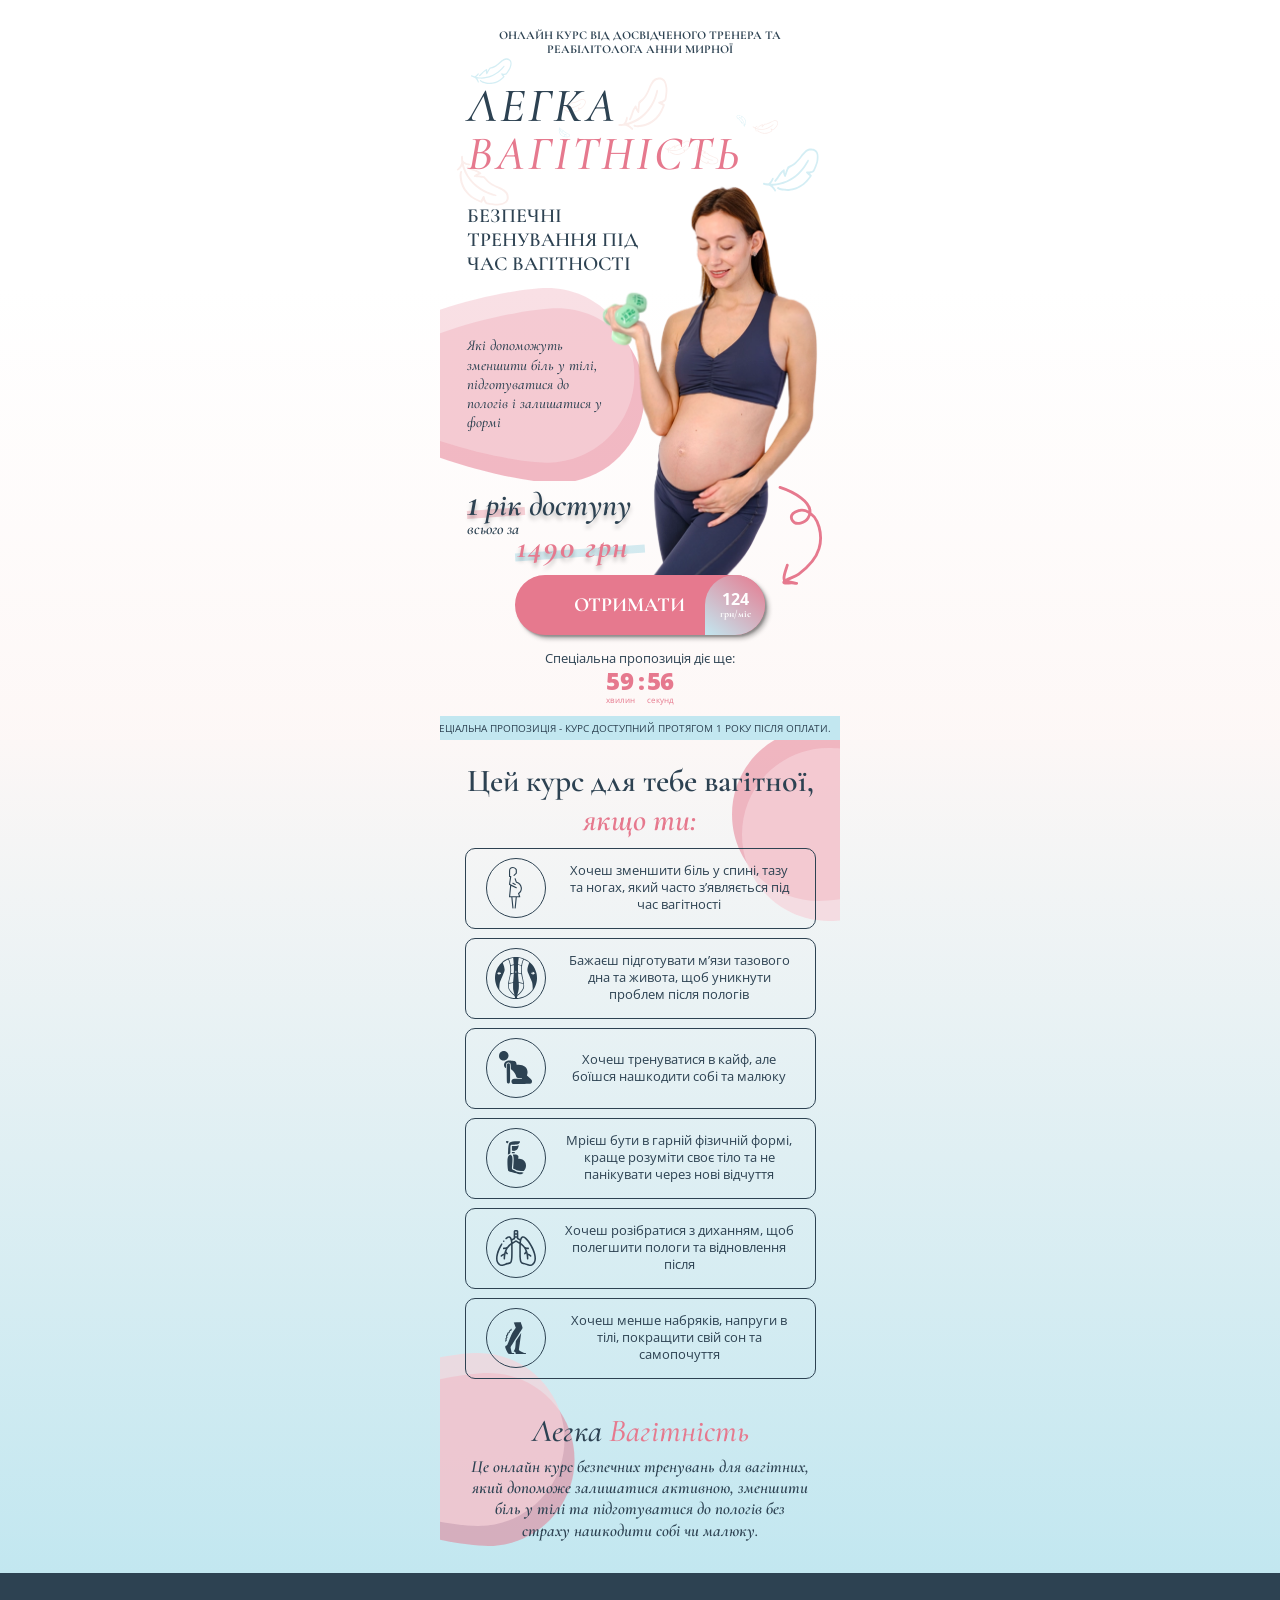
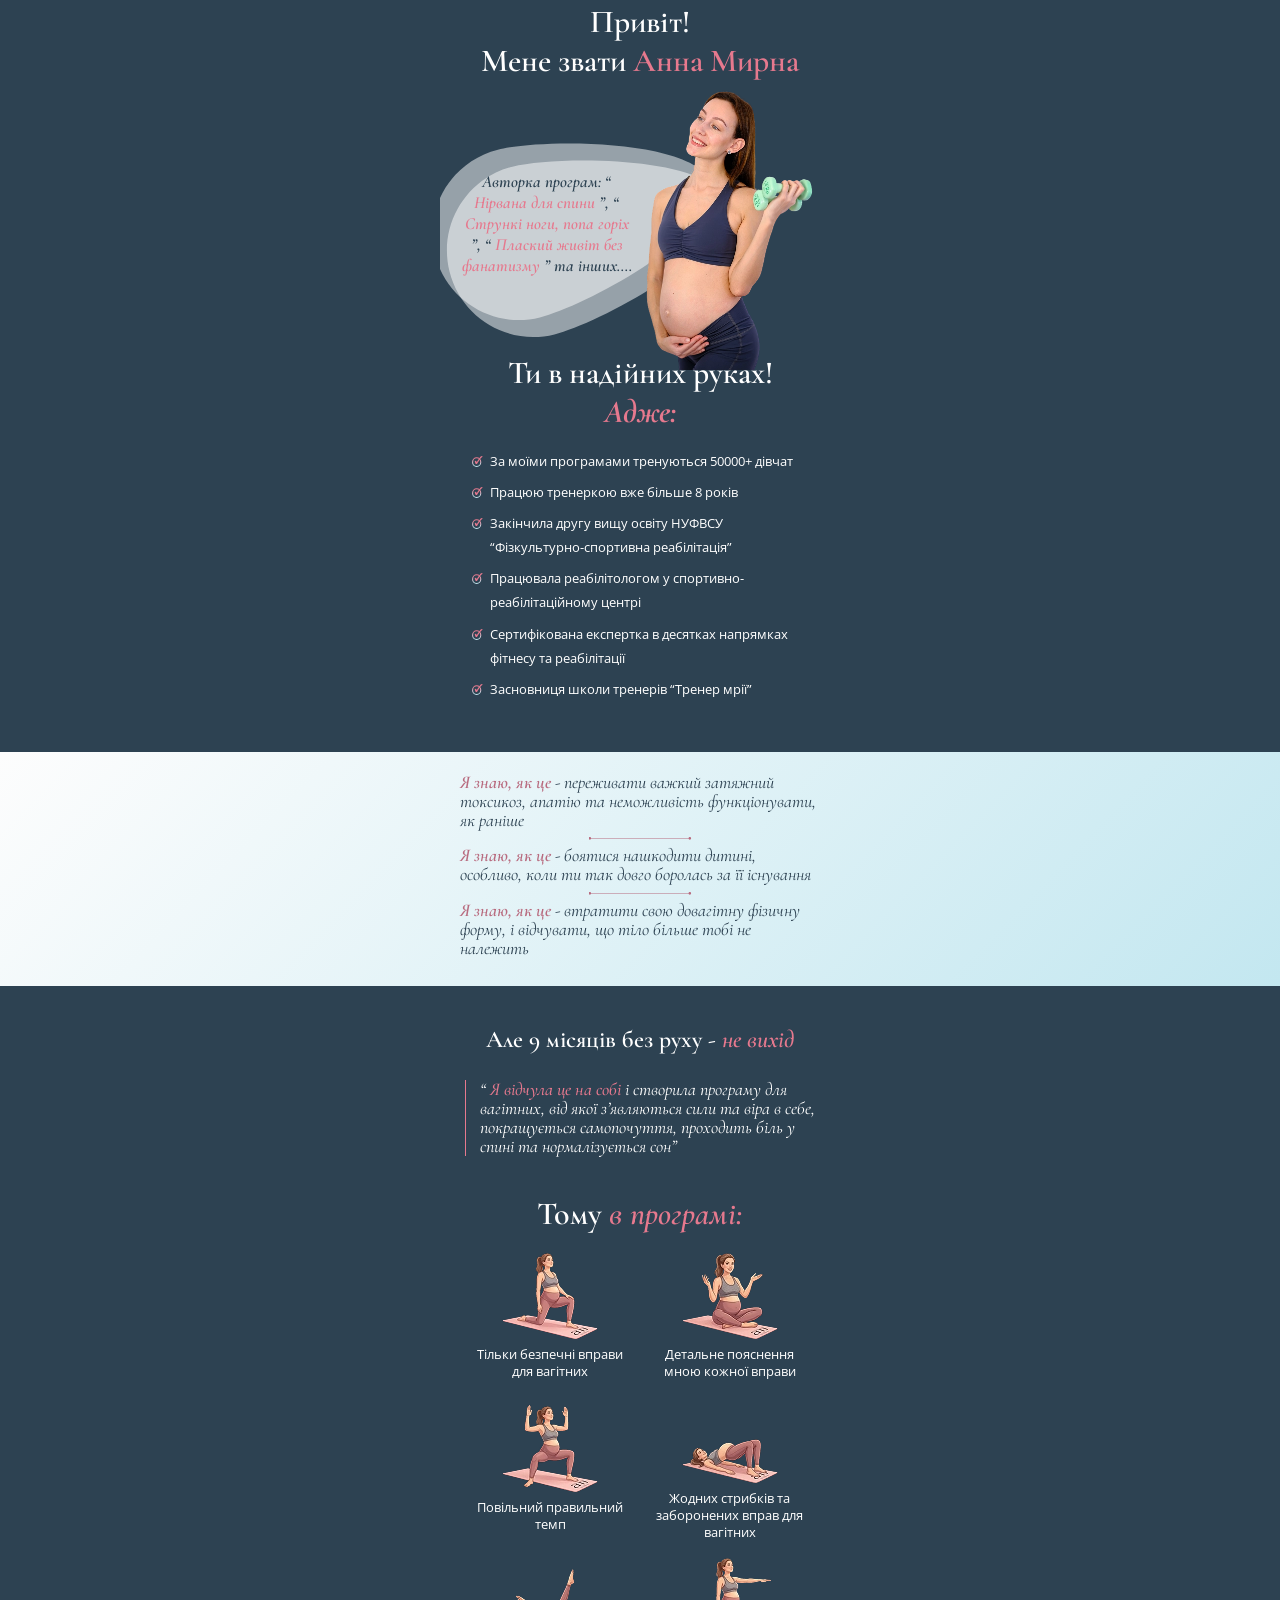
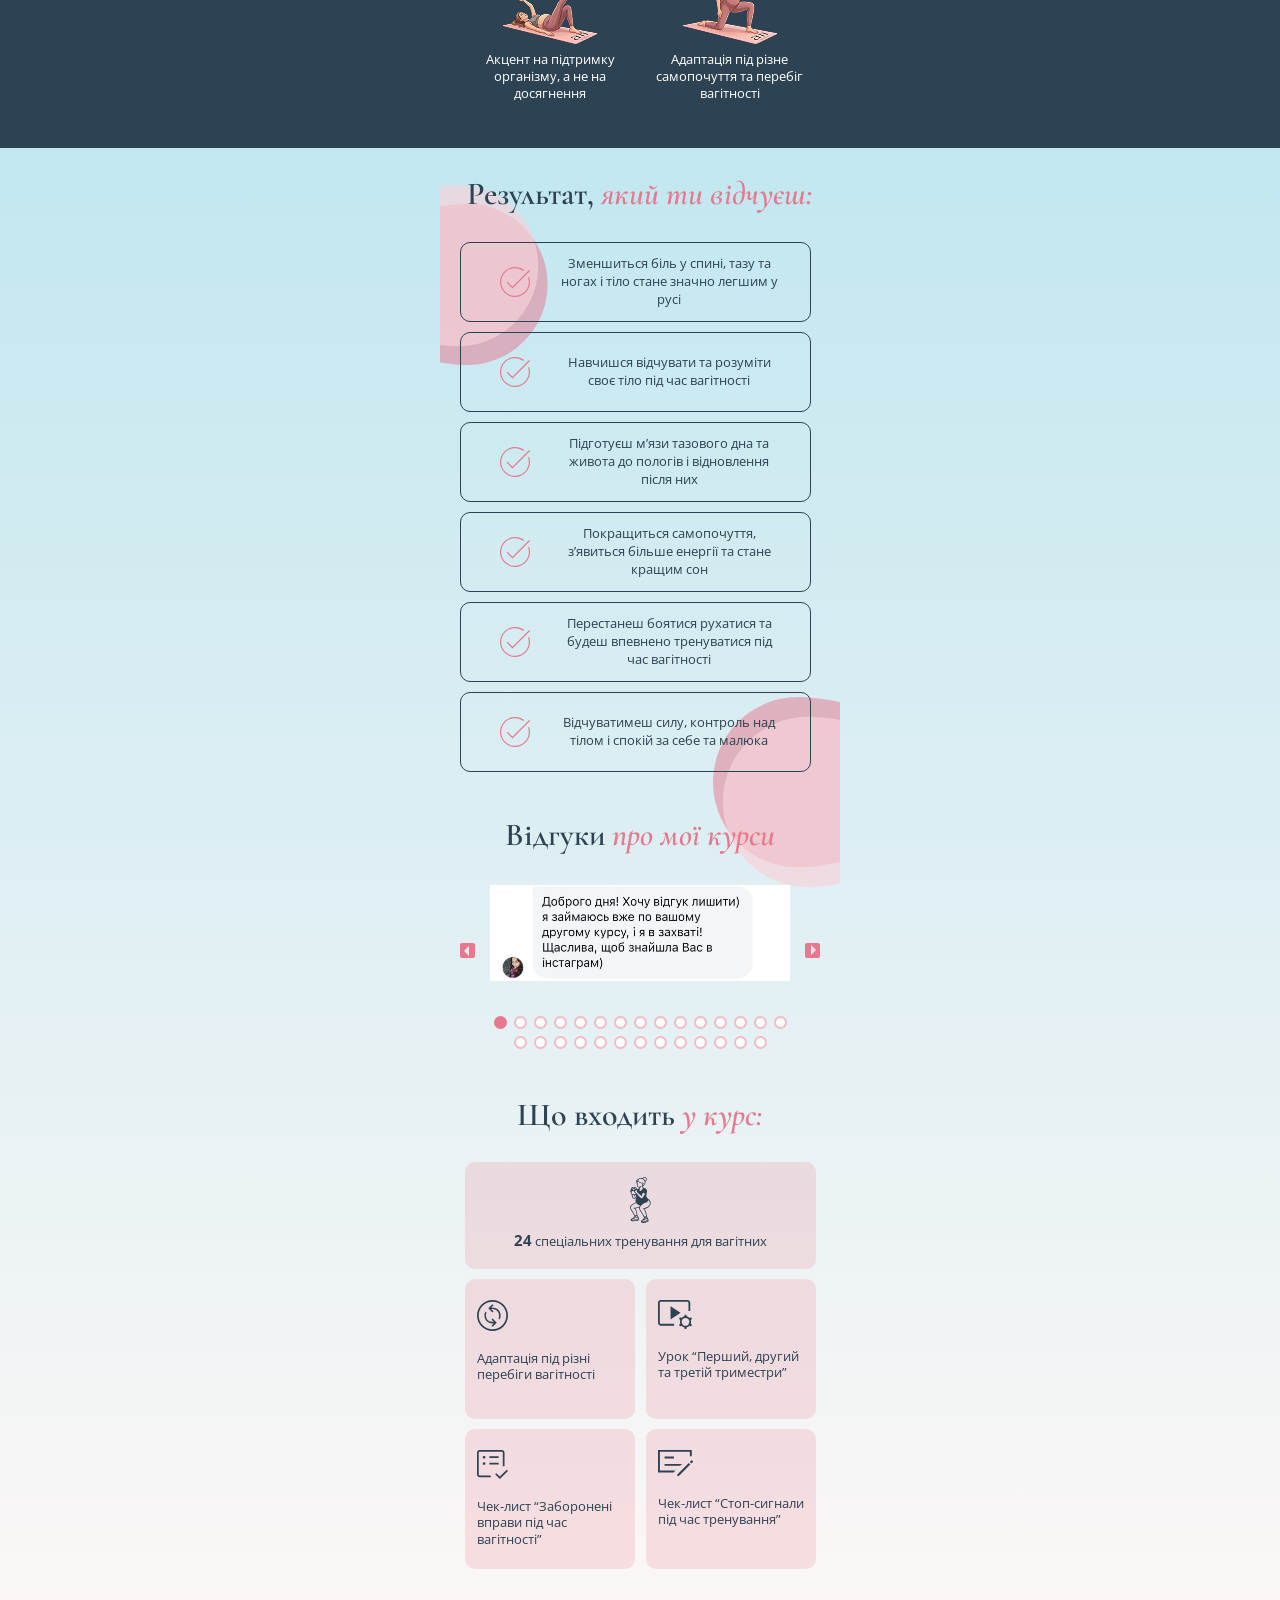
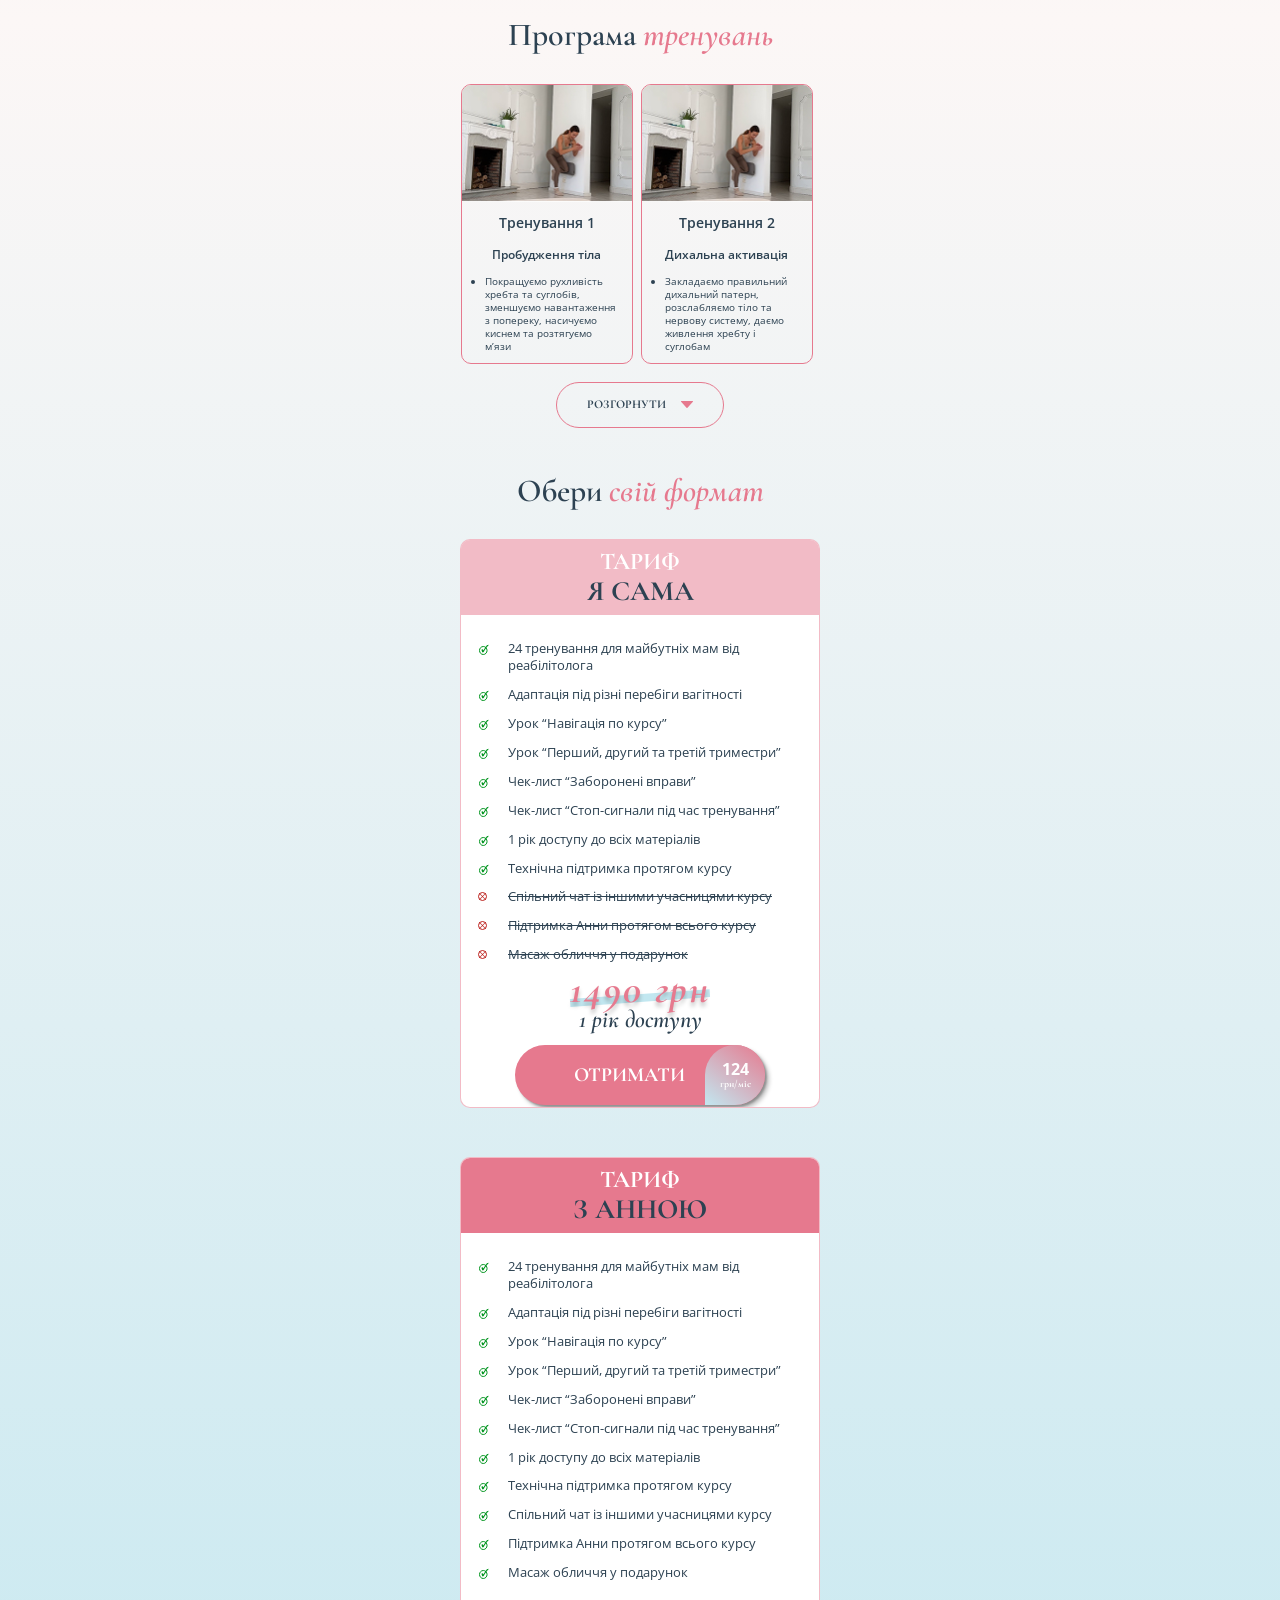
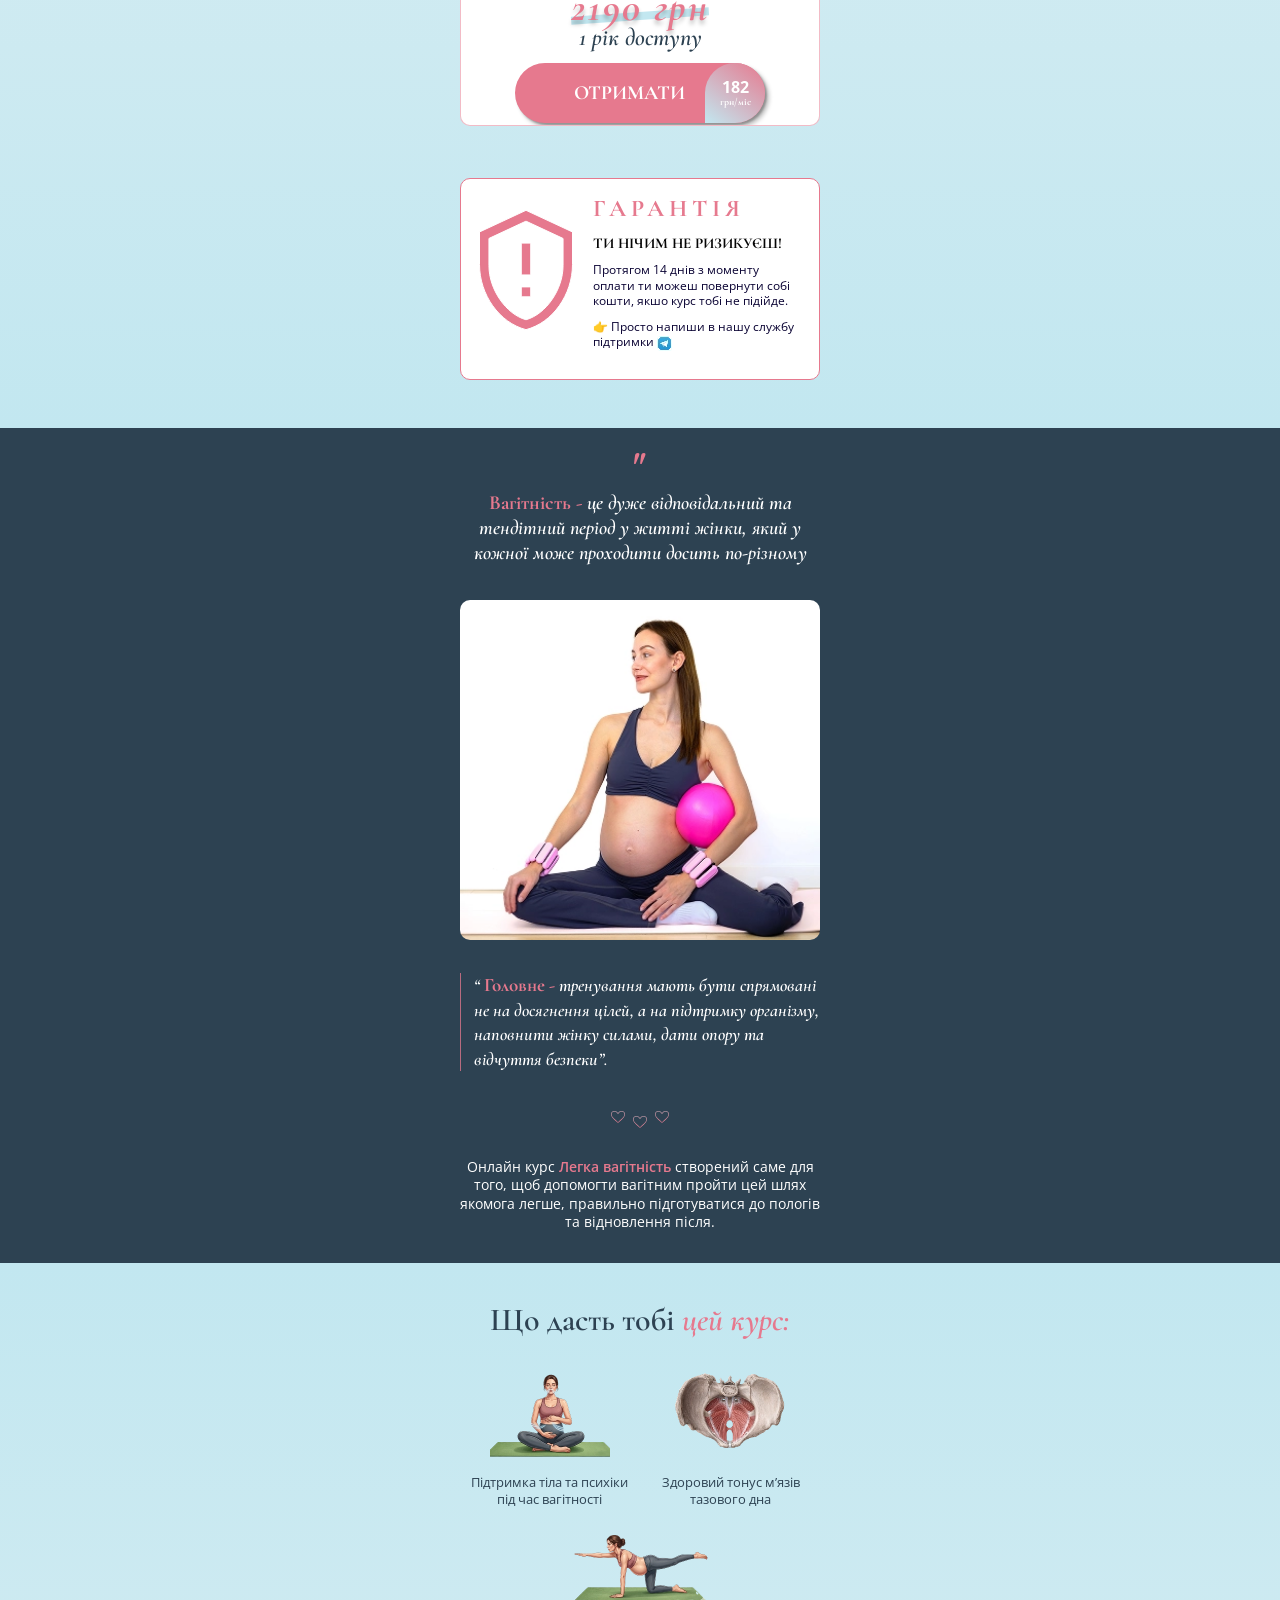
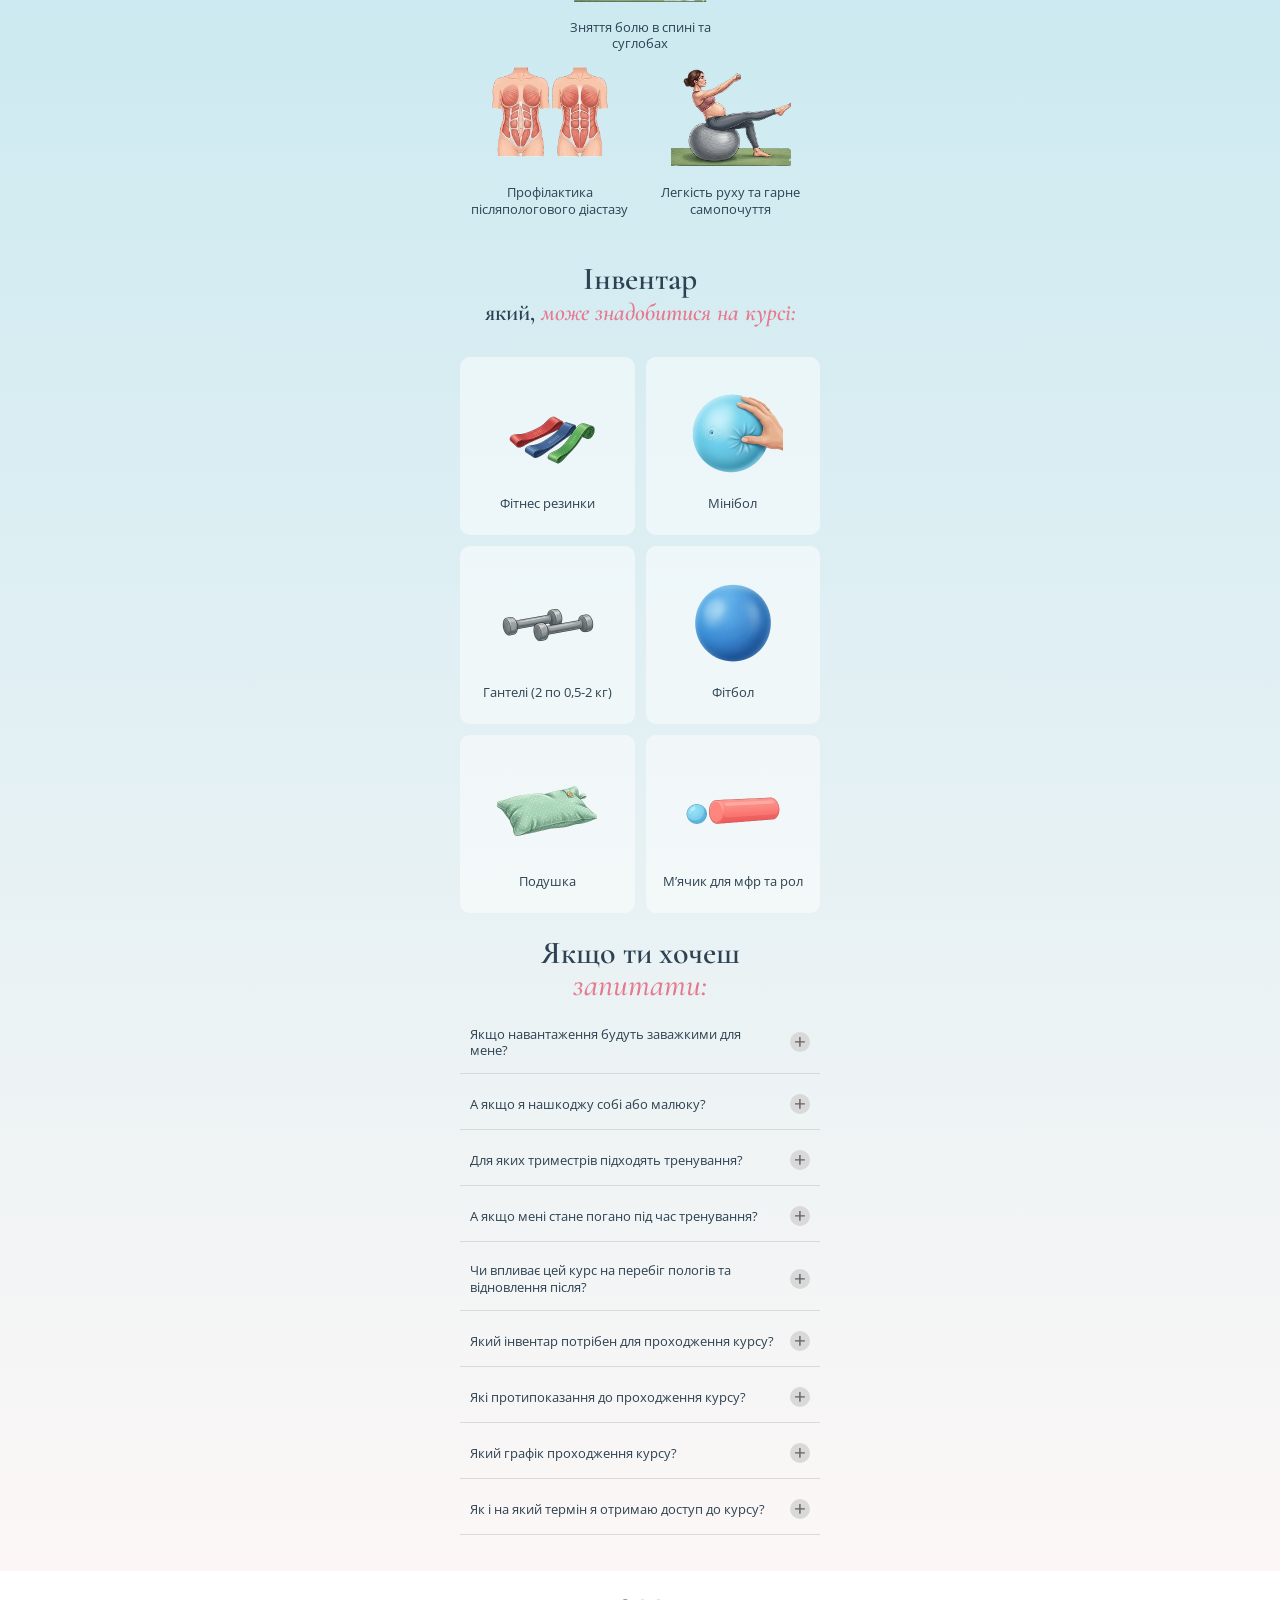
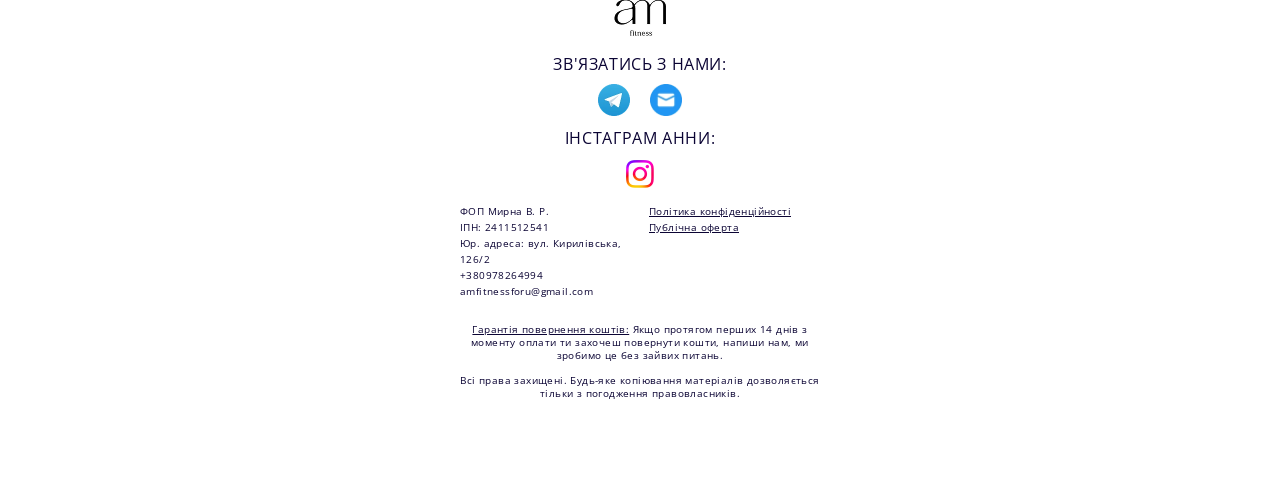
==== commit 2e3a5c50: "add fixes" ====
--- a/index.html
+++ b/index.html
@@ -10,11 +10,11 @@
 		<title>Легка вагітність</title>
 		<script type="module" src="https://kwiga.com/build/js/kwiga-widget.js?t=123089&uuid=ea1d82cf-5a4c-47ea-84e2-87d6776aeb8a&is_modal=true"></script>
 		<script type="module" src="https://kwiga.com/build/js/kwiga-widget.js?t=123103&uuid=04bfaac6-8618-4382-a068-f6bafdb47c64&is_modal=true"></script>
-		<script type="module" crossorigin="" src="./js/index.min.js?v=1777633510192"></script>
-		<link rel="modulepreload" crossorigin="" href="./js/main.min.js?v=1777633510192">
-		<link rel="modulepreload" crossorigin="" href="./js/common.min.js?v=1777633510192">
-		<link rel="stylesheet" crossorigin="" href="./css/main.min.css?v=1777633510192">
-		<link rel="stylesheet" crossorigin="" href="./css/index.min.css?v=1777633510192">
+		<script type="module" crossorigin="" src="./js/index.min.js?v=1777641463132"></script>
+		<link rel="modulepreload" crossorigin="" href="./js/main.min.js?v=1777641463132">
+		<link rel="modulepreload" crossorigin="" href="./js/common.min.js?v=1777641463132">
+		<link rel="stylesheet" crossorigin="" href="./css/main.min.css?v=1777641463132">
+		<link rel="stylesheet" crossorigin="" href="./css/index.min.css?v=1777641463132">
 		<link rel="preload" as="style" href="./css/webfonts.min.css">
 		<link rel="stylesheet" media="print" onload="this.onload=null;this.removeAttribute('media');" href="./css/webfonts.min.css">
 	</head>
@@ -1208,16 +1208,16 @@
 						</div>
 						<div class="footer__title">Зв'язатись з нами:</div>
 						<div class="footer__socials">
-							<a href="https://t.me/AMfitness_support_bot" class="footer__soc">
+							<a href="https://t.me/AMfitness_support_bot" target="_blank" class="footer__soc">
 								<img alt="Image" loading="lazy" src="./assets/img/icons/telegram-logo.webp">
 							</a>
-							<a href="mailto:amfitnessforu@gmail.com" class="footer__soc">
+							<a href="mailto:amfitnessforu@gmail.com" target="_blank" class="footer__soc">
 								<img alt="Image" loading="lazy" src="./assets/img/icons/mail.webp">
 							</a>
 						</div>
 						<div class="footer__title">Інстаграм Анни:</div>
 						<div class="footer__socials">
-							<a href="https://www.instagram.com/anna_mir_fitness" class="footer__soc">
+							<a href="https://www.instagram.com/anna_mir_fitness" target="_blank" class="footer__soc">
 								<img alt="Image" loading="lazy" src="./assets/img/icons/instagram.webp">
 							</a>
 						</div>
@@ -1240,7 +1240,7 @@
 						</div>
 						<div class="footer__text">
 							<u>Гарантія повернення коштів:</u>
-							Якщо протягом перших 14 днів з моменту оплати ти захочеш повернути
+							Якщо протягом перших 14 днів з моменту оплати ти захочеш повернути
 				кошти, напиши нам, ми зробимо це без зайвих питань.
 						</div>
 						<div class="footer__text">
--- a/css/index.min.css
+++ b/css/index.min.css
@@ -1 +1 @@
-[data-fls-spollers] summary{list-style:none}[data-fls-spollers] summary::-webkit-details-marker,[data-fls-spollers] summary::marker{display:none}.spollers{display:grid;gap:10px}.spollers__item{font-size:13px;font-weight:400;line-height:125%}.spollers__title{align-items:center;border-bottom:1px solid #d9d9d9;cursor:default;display:flex;gap:15px;justify-content:space-between;list-style:none;padding:10px 10px 15px;position:relative;text-align:left;width:100%}.spollers__title::-webkit-details-marker,.spollers__title::marker{display:none}.--spoller-init .spollers__title{cursor:pointer}.--spoller-init .spollers__title:after{background-color:#d9d9d9;background-image:url("data:image/svg+xml;charset=utf-8,%3Csvg xmlns='http://www.w3.org/2000/svg' width='19' height='19' fill='none' viewBox='0 0 19 19'%3E%3Cpath fill='%23626262' d='M8 10.667H0V8h8V0h2.667v8h8v2.667h-8v8H8z'/%3E%3C/svg%3E");background-position:50%;background-repeat:no-repeat;background-size:10px;border-radius:50%;content:"";flex-shrink:0;height:20px;transition:transform .3s,background .3s;width:20px}.--spoller-init .spollers__title.--spoller-active:after{background-image:url("data:image/svg+xml;charset=utf-8,%3Csvg xmlns='http://www.w3.org/2000/svg' width='16' height='3' fill='none' viewBox='0 0 16 3'%3E%3Cpath fill='%23626262' d='M0 2.667V0h16v2.667z'/%3E%3C/svg%3E");transform:rotate(-180deg)}.spollers__body{line-height:150%;padding:10px 10px 15px}[data-fls-slider]{overflow:hidden}.swiper-wrapper{box-sizing:content-box;display:flex;height:100%;position:relative;width:100%}.swiper-initialized{touch-action:pan-y}.swiper-vertical .swiper-wrapper{flex-direction:column}.swiper-autoheight .swiper-wrapper{align-items:flex-start}.swiper-initialized .swiper-slide{flex-shrink:0}.swiper-android .swiper-slide,.swiper-android .swiper-wrapper{transform:translateZ(0)}.header{background:linear-gradient(1turn,rgba(249,230,226,.3),hsla(0,0%,100%,.3) 61.06%);padding-top:28px}.header__container{max-width:400px;padding:0;position:relative}.header__container:before{background:url(../assets/img/hero-decor-1.svg) 50%/100% auto no-repeat;content:"";height:164px;left:15px;position:absolute;right:20px;top:20px;z-index:-1}.header__subtext{font-size:12px;font-weight:700;line-height:120%;margin-inline:auto;max-width:304px;text-align:center}.header__subtext,.header__title{font-family:var(--third-family);text-transform:uppercase}.header__title{font-size:48px;font-style:italic;font-weight:500;letter-spacing:.06em;line-height:100%;padding-top:25px}.header__title span{color:var(--accent-color)}.header__info{display:flex;flex-direction:column;margin-bottom:15px;padding-top:26px;position:relative}.header__subtitle{font-family:var(--third-family);font-size:20px;font-weight:600;line-height:120%;margin-bottom:12px;text-transform:uppercase}.header__text{display:flex;flex-direction:column;font-family:var(--third-family);font-size:15px;font-style:italic;font-weight:500;justify-content:center;line-height:128%;margin-bottom:5px;max-width:205px;min-height:193px;position:relative;width:100%;z-index:1}.header__text:before{background:url(../assets/img/hero-decor-2.svg) top/cover no-repeat;content:"";inset:0;position:absolute;z-index:-1}.header__text-block{max-width:168px}.header__descr{align-items:flex-start;display:flex;flex-direction:column}.header__year{font-family:var(--third-family);font-size:32px;font-style:italic;font-weight:600;line-height:100%;position:relative;text-align:center;text-shadow:0 4px 4px rgba(0,0,0,.25)}.header__year:before{background-color:#f2c0c9;bottom:4px;content:"";height:8px;left:0;position:absolute;transform:rotate(-4deg);width:58px;z-index:-1}.header__year span{font-size:40px}.header__sub{font-size:16px;font-style:italic;font-weight:600}.header__price,.header__sub{font-family:var(--third-family)}.header__price{color:var(--accent-color);font-size:32px;font-style:italic;font-weight:700;letter-spacing:.06em;line-height:100%;margin-top:-6px;max-width:fit-content;position:relative;text-shadow:0 4px 4px rgba(0,0,0,.25)}.header__price:before{background-color:var(--blue-color);bottom:6px;content:"";height:8px;position:absolute;transform:rotate(-4deg);width:80%;z-index:-1}.header__img{bottom:20px;position:absolute;width:100%;z-index:1}.header__img:before{background:url(../assets/img/hero-decor-3.svg) 50%/79px 99px no-repeat;bottom:30px;content:"";height:99px;position:absolute;right:-20px;width:79px}.header__img img{height:100%;object-fit:contain;width:100%}.header__btn{margin:12px 0 0;position:relative;z-index:2}.header__timer-block{align-items:center;display:flex;flex-direction:column;gap:2px;justify-content:center;text-align:center}.header__timer-title{font-size:13px;font-weight:400;line-height:130%;text-align:center}.header__timer{align-items:center;display:flex;gap:12px;margin-bottom:12px}.header__timer-minutes{color:var(--accent-color);display:flex;flex-direction:column;font-size:8px;font-weight:400;gap:3px;text-align:center}.header__timer-minutes span{font-size:24px;font-weight:800;letter-spacing:-.01em}.header__timer-seconds{color:var(--accent-color);display:flex;flex-direction:column;font-size:8px;font-weight:400;gap:3px;text-align:center}.header__timer-seconds span{font-size:24px;font-weight:800;letter-spacing:-.01em}.header__marquee{align-items:center;background-color:var(--blue-color);display:flex;flex-wrap:nowrap;justify-content:center;min-height:24px;overflow:hidden;padding:5px 0;position:relative;z-index:5}.header__marquee-item{flex-shrink:0;font-size:10px;font-weight:400;text-align:center;text-transform:uppercase;white-space:nowrap}.btn{align-items:center;background-color:var(--accent-color);border-radius:50px;box-shadow:2px 2px 2px 0 rgba(0,0,0,.25),4px 4px 4px 0 rgba(0,0,0,.25);display:flex;gap:20px;margin-inline:auto;max-width:fit-content;min-height:60px;min-width:250px;transition:background .3s,color .3s;width:100%}.btn__text{color:var(--white-color);font-family:var(--third-family);font-size:20px;font-weight:700;line-height:120%;margin-left:auto}.btn__info{align-self:stretch;background:linear-gradient(218deg,#e6798e,#c2e7f0);border-radius:50px 50px 50px 0;display:grid;flex-shrink:0;gap:2px;min-width:60px;place-content:center}.btn__num{font-size:16px}.btn__num,.btn__subtext{color:var(--white-color);font-weight:700;text-align:center}.btn__subtext{font-family:var(--third-family);font-size:10px}.minutes{position:relative}.minutes:after{content:":";left:calc(100% + 3px);position:absolute}.features{background:linear-gradient(1turn,#c2e7f0,#fcf7f6);padding-bottom:32px;padding-top:21px}.features__container{position:relative;z-index:2}.features__container:after,.features__container:before{content:"";height:193px;position:absolute;z-index:-1}.features__container:before{background:url(../assets/img/features-decor-1.svg) 50%/100% auto no-repeat;right:0;top:-33px;width:108px}.features__container:after{background:url(../assets/img/features-decor-2.svg) 50%/100% auto no-repeat;bottom:-5px;left:0;width:135px}.features__title{font-family:var(--third-family);font-size:32px;font-weight:600;line-height:122%;margin-bottom:9px;text-align:center}.features__title span{color:var(--accent-color);font-style:italic}.features__items{display:flex;flex-direction:column;gap:9px;margin-inline:auto;margin-bottom:34px;max-width:351px;width:100%}.features__item{align-items:center;border:1px solid var(--main-color);border-radius:10px;display:grid;gap:18px;grid-template-columns:60px 1fr;padding:9px 20px 10px}.features__icon{aspect-ratio:1/1;border:1px solid var(--main-color);border-radius:50%;display:grid;max-width:60px;place-content:center;width:100%}.features__text{font-size:13px;font-weight:400;line-height:130%;text-align:center}.features__info{display:flex;flex-direction:column;font-family:var(--third-family);gap:8px;margin-inline:auto;max-width:340px;width:100%}.features__subtitle{font-size:32px;font-style:italic;font-weight:500;line-height:110%;text-align:center}.features__subtitle span{color:var(--accent-color)}.features__subtext{font-size:17px;font-style:italic;font-weight:600;line-height:125%;text-align:center}.about{background-color:var(--main-color);color:var(--white-color);padding:29px 0 51px}.about__container{overflow:hidden}.about__title{font-family:var(--third-family);font-size:32px;font-weight:600;line-height:122%;text-align:center}.about__title span{color:var(--accent-color)}.about__block{display:flex;padding:87px 0 47px;position:relative;z-index:1}.about__block:before{background:url(../assets/img/about-decor-1.svg) top/cover no-repeat;content:"";height:259px;left:-46px;position:absolute;top:19px;width:334px;z-index:-1}.about__text{color:var(--main-color);font-family:var(--third-family);font-size:17px;font-style:italic;font-weight:600;line-height:123%;max-width:173px;padding:5px 0;text-align:center;width:100%}.about__text span{color:var(--accent-color)}.about__img{max-width:172px;position:absolute;top:9px;width:100%;z-index:2}.about__subtitle{font-family:var(--third-family);font-size:32px;font-weight:600;line-height:122%;margin-bottom:18px;position:relative;text-align:center;z-index:3}.about__subtitle span{color:var(--accent-color);display:block;font-style:italic;font-weight:700}.about__list{display:flex;flex-direction:column;gap:7px;margin-inline:auto;max-width:337px;width:100%}.about__li{align-items:flex-start;display:flex;font-size:13px;font-weight:400;gap:6px;line-height:186%}.about__li:before{background:url(../assets/img/icons/list-item-gradient.svg) 50%/contain no-repeat;content:"";flex-shrink:0;height:13px;margin-top:5px;width:12px}.info{background:linear-gradient(134deg,#fdfdfd,#c3e7f0);padding:21px 0 28px}.info__body{display:flex;flex-direction:column;font-family:var(--third-family);gap:16px}.info__item{color:var(--main-color);font-size:16px;font-style:italic;font-weight:400;line-height:106%;position:relative;text-align:center}.info__item:not(:last-child):after{background:url(../assets/img/info-decor.svg) 50%/103px 3px no-repeat;bottom:-10px;content:"";height:3px;left:50%;position:absolute;transform:translate(-50%);width:103px}.info__item span{color:#b86b7f;font-weight:600}.movement{background-color:var(--main-color);color:var(--white-color);padding:39px 0 46px}.movement__subtitle{font-family:var(--third-family);font-size:24px;font-weight:600;line-height:125%;margin-bottom:25px;text-align:center}.movement__subtitle span{color:var(--accent-color);font-style:italic}.movement__blockquote{border-left:1px solid var(--accent-color);font-family:var(--third-family);font-size:16px;font-style:italic;font-weight:400;line-height:106%;margin-inline:auto;margin-bottom:40px;max-width:351px;padding-left:14px;width:100%}.movement__blockquote span{color:var(--accent-color);font-weight:500}.movement__title{font-family:var(--third-family);font-size:32px;font-weight:600;line-height:110%;margin-bottom:12px;text-align:center}.movement__title span{color:var(--accent-color);font-style:italic}.movement__items{display:grid;gap:7px 12px;grid-template-columns:repeat(2,1fr);margin-inline:auto;max-width:347px;width:100%}.movement__item{align-items:center;display:flex;flex-direction:column;gap:3px;justify-content:center}.movement__icon{max-width:100px;width:100%}.movement__icon img{height:100%;object-fit:cover;width:100%}.movement__text{font-size:13px;font-weight:400;line-height:131%;text-align:center}.results{background:linear-gradient(180deg,#c2e7f0,#fcf7f6);padding:30px 0 50px}.results__container{position:relative;z-index:2}.results__container:after,.results__container:before{content:"";height:193px;position:absolute;z-index:-1}.results__container:before{background:url(../assets/img/results-decor-1.svg) 50%/100% auto no-repeat;left:0;top:0;width:108px}.results__container:after{background:url(../assets/img/results-decor-2.svg) 50%/100% auto no-repeat;right:0;top:517px;width:127px}.results__title{font-family:var(--third-family);font-size:32px;font-weight:600;margin-bottom:32px;text-align:center}.results__title span{color:var(--accent-color);font-style:italic}.results__items{display:flex;flex-direction:column;gap:10px;margin-bottom:47px;max-width:351px;width:100%}.results__item{align-items:center;border:1px solid var(--main-color);border-radius:10px;display:flex;min-height:80px;padding:12px 0}.results__icon{max-width:30px;width:100%}.results__icon img{height:100%;object-fit:contain;width:100%}.results__text{font-size:13px;font-weight:400;line-height:138%;text-align:center}.results__subtitle{font-family:var(--third-family);font-size:32px;font-weight:600;margin-bottom:21px;text-align:center}.results__subtitle span{color:var(--accent-color);font-style:italic}.results__images{margin-bottom:50px;padding:0 30px;position:relative}.results__wrapper{margin-bottom:23px}.results__slide{align-items:center;display:flex;justify-content:center}.results__nav{display:flex;justify-content:space-between;left:0;pointer-events:none;position:absolute;right:0;top:40%}.results__nav .swiper-button-next,.results__nav .swiper-button-prev{pointer-events:all}.results__label{font-family:var(--third-family);font-size:32px;font-weight:600;margin-bottom:31px;text-align:center}.results__label span{color:var(--accent-color);font-style:italic}.results__grid{display:grid;gap:10px 11px;grid-template-columns:repeat(2,1fr);margin-inline:auto;max-width:351px;width:100%}.results__grid-item{background-color:rgba(230,121,142,.2);border-radius:10px;display:flex;flex-direction:column;gap:18px;min-height:140px;padding:20px 12px}.results__grid-item--big{gap:8px;grid-column:1/-1;min-height:107px;padding:14px;text-align:center}.results__grid-item__icon img,.results__grid-item__icon svg{height:100%;max-width:100%;object-fit:contain}.results__grid-item__text{font-size:13px;font-weight:400;line-height:125%}.results__grid-item__text span{font-size:15px;font-weight:700}.swiper-pagination{align-items:center;display:flex;flex-wrap:wrap;gap:7px;justify-content:center}.swiper-pagination .swiper-pagination-bullet{background-color:var(--white-color);border:2px solid rgba(230,121,142,.5);border-radius:50%;flex-shrink:0;height:13px;transition:border .3s,background .3s;width:13px}.swiper-pagination .swiper-pagination-bullet-active{background-color:var(--accent-color);border-color:var(--accent-color)}.programm{background:linear-gradient(1turn,#c2e7f0,#fcf7f6);padding-bottom:48px}.programm__body{padding-bottom:42px}.programm__title{font-family:var(--third-family);font-size:32px;font-weight:600;margin-bottom:33px;text-align:center}.programm__title span{color:var(--accent-color);font-style:italic}.programm__items{display:flex;flex-wrap:wrap;gap:8px;margin-inline:auto;max-width:358px;width:100%}.programm__item{border:1px solid var(--accent-color);border-radius:10px;max-width:48%;overflow:hidden}.programm__item-bg{align-items:center;display:flex;height:117px;justify-content:center;overflow:hidden;pointer-events:none}.programm__item-video{height:100%;object-fit:cover;width:auto}.programm__item-info{padding:12px 13px 10px}.programm__item-subtitle{font-size:14px;margin-bottom:15px}.programm__item-subtitle,.programm__item-text{font-weight:600;line-height:130%;text-align:center}.programm__item-text{font-size:12px;margin-bottom:12px}.programm__item-subtext{font-size:10px;font-weight:400;line-height:130%}.programm__item-subtext ul{padding-left:10px}.programm__item-subtext ul li{list-style:disc}.programm__content{display:flex;flex-wrap:wrap;gap:8px;grid-column:1/-1;max-height:0;overflow:hidden;padding-bottom:0;transition:padding 1s ease-in-out,max-height 1s ease-in-out}.programm__content.expanded{max-height:1000vh;padding-bottom:20px}.programm__btn{align-items:center;border:1px solid #e6798e;border-radius:25px;color:var(--main-color);display:flex;font-family:var(--third-family);font-size:12px;font-weight:700;gap:15px;justify-content:center;line-height:130%;margin-top:10px;margin-inline:auto;max-width:fit-content;min-height:46px;min-width:168px;padding:8px 12px;text-align:center;text-transform:uppercase;transition:background .3s}.programm__btn img,.programm__btn svg{transition:rotate .3s}.programm__btn.expanded img,.programm__btn.expanded svg{rotate:180deg}.programm__tariffs{margin-bottom:52px}.programm__subtitle{color:var(--main-color);font-family:var(--third-family);font-size:32px;font-weight:600;line-height:130%;margin-bottom:28px;text-align:center}.programm__subtitle span{color:var(--accent-color);font-style:italic}.programm__block{display:flex;flex-direction:column;gap:49px}.programm__warranty{background-color:var(--white-color);border:1px solid var(--accent-color);border-radius:10px;display:flex;gap:20px;padding:11px 18px 28px}.programm__warranty-img{max-width:94px;width:100%}.programm__warranty-img img,.programm__warranty-img svg{height:100%;object-fit:contain;width:100%}.programm__warranty-title{color:var(--accent-color);font-size:24px;letter-spacing:.2em;line-height:160%;margin-bottom:5px}.programm__warranty-subtitle,.programm__warranty-title{font-family:var(--third-family);font-weight:700;text-transform:uppercase}.programm__warranty-subtitle{color:#050505;font-size:15px;line-height:130%;margin-bottom:9px}.programm__warranty-text{color:#0b0434;font-size:12px;font-weight:400;line-height:130%}.programm__warranty-text:not(:last-child){margin-bottom:10px}.tariff-item{background-color:var(--white-color);border:1px solid rgba(230,121,142,.5);border-radius:10px;overflow:hidden}.tariff-item__head{font-family:var(--third-family);font-weight:700;margin-bottom:25px;padding:10px;text-align:center;text-transform:uppercase}.tariff-item__title{color:var(--white-color);font-size:24px;margin-bottom:3px}.tariff-item__name{color:var(--main-color);font-size:28px}.tariff-item__info{padding:0 17px 8px}.tariff-item__list{display:flex;flex-direction:column;gap:12px}.tariff-item__li{align-items:flex-start;display:flex;font-size:13px;font-weight:400;line-height:130%;padding-left:30px;position:relative}.tariff-item__li:before{background:url(../assets/img/icons/check.svg) 50%/contain no-repeat;content:"";height:13px;left:0;position:absolute;top:2px;width:12px}.tariff-item__li--cross{text-decoration:line-through}.tariff-item__li--cross:before{background:url(../assets/img/icons/cross.svg) 50%/contain no-repeat;height:9px;top:4px;width:9px}.tariff-item__price{color:var(--accent-color);font-family:var(--third-family);font-size:40px;font-style:italic;font-weight:700;letter-spacing:.06em;line-height:93%;margin-inline:auto;max-width:fit-content;position:relative;text-shadow:0 4px 4px rgba(0,0,0,.25);z-index:2}.tariff-item__price:before{background-color:var(--blue-color);bottom:6px;content:"";height:8px;left:0;position:absolute;transform:rotate(-4deg);width:100%;z-index:-1}.tariff-item__time{font-family:var(--third-family);font-size:24px;font-style:italic;font-weight:600;margin-bottom:13px;text-align:center}.tariff-item__btn{margin-bottom:2px}.pregnancy{background-color:var(--main-color);color:var(--white-color);padding:25px 0 32px}.pregnancy__quote{margin:0 auto 24px;max-width:12px;text-align:center;width:100%}.pregnancy__title{font-family:var(--third-family);font-size:20px;font-style:italic;font-weight:600;line-height:125%;margin-bottom:34px;text-align:center}.pregnancy__title span{color:var(--accent-color);font-style:normal;font-weight:700}.pregnancy__img{border-radius:10px;margin-bottom:33px;overflow:hidden}.pregnancy__img img,.pregnancy__img svg{object-fit:cover;width:100%}.pregnancy__blockquote{border-left:1px solid #b86b7f;font-family:var(--third-family);font-size:16px;font-style:italic;font-weight:600;line-height:136%;margin-bottom:40px;padding-left:13px}.pregnancy__blockquote span{color:var(--accent-color);font-size:19px;font-style:normal;font-weight:700}.pregnancy__icon{margin-inline:auto;margin-bottom:28px;max-width:58px;width:100%}.pregnancy__icon img,.pregnancy__icon svg{object-fit:cover;width:100%}.pregnancy__text{font-size:13px;font-weight:400;line-height:131%;text-align:center}.pregnancy__text span{color:var(--accent-color);font-weight:600}.bottom{background:linear-gradient(180deg,#c2e7f0,#fcf7f6);padding:41px 0 36px}.bottom__course{margin-bottom:46px}.bottom__title{font-family:var(--third-family);font-size:32px;font-weight:600;margin-bottom:25px;text-align:center}.bottom__title span{color:var(--accent-color);font-style:italic}.bottom__row{align-items:center;display:flex;gap:7px 11px;justify-content:center}.bottom__item{max-width:170px;width:100%}.bottom__item-icon{margin-bottom:13px;max-width:120px;width:100%}.bottom__item-icon--big{max-width:140px}.bottom__item-icon img{object-fit:contain}.bottom__item-text{font-size:13px;font-weight:400;line-height:125%;text-align:center}.bottom__inventory{margin-bottom:24px}.bottom__subtitle{font-size:32px;margin-bottom:6px}.bottom__subtitle,.bottom__text{font-family:var(--third-family);font-weight:600;text-align:center}.bottom__text{font-size:24px;margin-bottom:32px}.bottom__text span{color:var(--accent-color);font-style:italic}.bottom__inventory-items{display:grid;gap:11px;grid-template-columns:repeat(2,1fr)}.bottom__inventory-item{align-items:center;background:hsla(0,0%,100%,.5);border-radius:10px;display:flex;flex-direction:column;justify-content:center;min-height:178px;padding:20px 7px 17px}.bottom__inventory-img{margin-bottom:12px;max-width:100px;width:100%}.bottom__inventory-img img{object-fit:cover;width:100%}.bottom__inventory-text{font-size:13px;font-weight:400;line-height:125%;text-align:center}.bottom__faq-title{font-family:var(--third-family);font-size:32px;font-weight:600;margin-bottom:15px;text-align:center}.bottom__faq-title span{color:var(--accent-color);display:block;font-style:italic;font-weight:500}.footer{background:#fff;padding:24px 0 90px}.footer__logo{margin-inline:auto;margin-bottom:15px;max-width:56px;width:100%}.footer__logo img{object-fit:cover;width:100%}.footer__title{color:#0b0434;font-size:16px;font-weight:400;letter-spacing:.04em;line-height:120%;margin-bottom:10px;text-align:center;text-transform:uppercase}.footer__socials{align-items:center;display:flex;gap:20px;justify-content:center;margin-bottom:13px}.footer__soc{max-width:32px;transition:opacity .3s;width:100%}.footer__soc img{object-fit:contain;width:100%}.footer__info{display:grid;gap:18px;grid-template-columns:repeat(2,1fr);margin-bottom:24px}.footer__descr,.footer__links{color:#0b0434;font-size:10px;font-weight:400;letter-spacing:.04em;line-height:160%}.footer__link{text-decoration:underline}.footer__text{color:#0b0434;font-size:10px;font-weight:400;letter-spacing:.04em;line-height:130%;text-align:center}.footer__text:not(:last-child){margin-bottom:12px}@media (width < 22.5em){.header__descr,.header__subtitle,.header__text-block,.header__title{padding-left:15px}.header__price{padding-left:20px}.header__price:before{left:28px}.header__img{max-width:190px;right:-10px}.results__item{gap:15px;padding-left:15px;padding-right:15px}}@media (width < 20em){.about__img{right:-60px}}@media (width >= 20em) and (width < 25em){.about__img{right:clamp(-60px,-324px + 82.5vw,6px)}}@media (width >= 22.5em) and (width < 25em){.header__descr,.header__subtitle,.header__text-block,.header__title{padding-left:clamp(15px,-93px + 30vw,27px)}.header__price{padding-left:clamp(20px,-250px + 75vw,50px)}.header__price:before{left:clamp(28px,-152px + 50vw,48px)}.header__img{max-width:clamp(190px,-98px + 80vw,222px);right:clamp(-10px,-280px + 75vw,20px)}.results__item{gap:clamp(15px,-93px + 30vw,27px);padding-left:clamp(15px,-201px + 60vw,39px);padding-right:clamp(15px,-111px + 35vw,29px)}}@media (width >= 25em){.header__descr,.header__subtitle,.header__text-block,.header__title{padding-left:27px}.header__price{padding-left:50px}.header__price:before{left:48px}.header__img{max-width:222px;right:20px}.about__img{right:6px}.results__item{gap:27px;padding-left:39px;padding-right:29px}}@media (any-hover:hover){.btn:hover{background-color:#f18a9f}.programm__btn:hover{background-color:var(--pink-color)}.footer__soc:hover{opacity:.6}.footer__link:hover{text-decoration:none}}+[data-fls-spollers] summary{list-style:none}[data-fls-spollers] summary::-webkit-details-marker,[data-fls-spollers] summary::marker{display:none}.spollers{display:grid;gap:10px}.spollers__item{font-size:13px;font-weight:400;line-height:125%}.spollers__title{align-items:center;border-bottom:1px solid #d9d9d9;cursor:default;display:flex;gap:15px;justify-content:space-between;list-style:none;padding:10px 10px 15px;position:relative;text-align:left;width:100%}.spollers__title::-webkit-details-marker,.spollers__title::marker{display:none}.--spoller-init .spollers__title{cursor:pointer}.--spoller-init .spollers__title:after{background-color:#d9d9d9;background-image:url("data:image/svg+xml;charset=utf-8,%3Csvg xmlns='http://www.w3.org/2000/svg' width='19' height='19' fill='none' viewBox='0 0 19 19'%3E%3Cpath fill='%23626262' d='M8 10.667H0V8h8V0h2.667v8h8v2.667h-8v8H8z'/%3E%3C/svg%3E");background-position:50%;background-repeat:no-repeat;background-size:10px;border-radius:50%;content:"";flex-shrink:0;height:20px;transition:transform .3s,background .3s;width:20px}.--spoller-init .spollers__title.--spoller-active:after{background-image:url("data:image/svg+xml;charset=utf-8,%3Csvg xmlns='http://www.w3.org/2000/svg' width='16' height='3' fill='none' viewBox='0 0 16 3'%3E%3Cpath fill='%23626262' d='M0 2.667V0h16v2.667z'/%3E%3C/svg%3E");transform:rotate(-180deg)}.spollers__body{line-height:150%;padding:10px 10px 15px}[data-fls-slider]{overflow:hidden}.swiper-wrapper{box-sizing:content-box;display:flex;height:100%;position:relative;width:100%}.swiper-initialized{touch-action:pan-y}.swiper-vertical .swiper-wrapper{flex-direction:column}.swiper-autoheight .swiper-wrapper{align-items:flex-start}.swiper-initialized .swiper-slide{flex-shrink:0}.swiper-android .swiper-slide,.swiper-android .swiper-wrapper{transform:translateZ(0)}.header{background:linear-gradient(1turn,rgba(249,230,226,.3),hsla(0,0%,100%,.3) 61.06%);padding-top:28px}.header__container{max-width:400px;padding:0;position:relative}.header__container:before{background:url(../assets/img/hero-decor-1.svg) 50%/100% auto no-repeat;content:"";height:164px;left:15px;position:absolute;right:20px;top:20px;z-index:-1}.header__subtext{font-size:12px;font-weight:700;line-height:120%;margin-inline:auto;max-width:304px;text-align:center}.header__subtext,.header__title{font-family:var(--third-family);text-transform:uppercase}.header__title{font-size:48px;font-style:italic;font-weight:500;letter-spacing:.06em;line-height:100%;padding-top:25px}.header__title span{color:var(--accent-color)}.header__info{display:flex;flex-direction:column;margin-bottom:15px;padding-top:26px;position:relative}.header__subtitle{font-family:var(--third-family);font-size:20px;font-weight:600;line-height:120%;margin-bottom:12px;text-transform:uppercase}.header__text{display:flex;flex-direction:column;font-family:var(--third-family);font-size:15px;font-style:italic;font-weight:500;justify-content:center;line-height:128%;margin-bottom:5px;max-width:205px;min-height:193px;position:relative;width:100%;z-index:1}.header__text:before{background:url(../assets/img/hero-decor-2.svg) top/cover no-repeat;content:"";inset:0;position:absolute;z-index:-1}.header__text-block{max-width:168px}.header__descr{align-items:flex-start;display:flex;flex-direction:column}.header__year{font-family:var(--third-family);font-size:32px;font-style:italic;font-weight:600;line-height:100%;position:relative;text-align:center;text-shadow:0 4px 4px rgba(0,0,0,.25)}.header__year:before{background-color:#f2c0c9;bottom:4px;content:"";height:8px;left:0;position:absolute;transform:rotate(-4deg);width:58px;z-index:-1}.header__year span{font-size:40px}.header__sub{font-size:16px;font-style:italic;font-weight:600}.header__price,.header__sub{font-family:var(--third-family)}.header__price{color:var(--accent-color);font-size:32px;font-style:italic;font-weight:700;letter-spacing:.06em;line-height:100%;margin-top:-6px;max-width:fit-content;position:relative;text-shadow:0 4px 4px rgba(0,0,0,.25)}.header__price:before{background-color:var(--blue-color);bottom:6px;content:"";height:8px;position:absolute;transform:rotate(-4deg);width:80%;z-index:-1}.header__img{bottom:20px;position:absolute;width:100%;z-index:1}.header__img:before{background:url(../assets/img/hero-decor-3.svg) 50%/79px 99px no-repeat;bottom:30px;content:"";height:99px;position:absolute;right:-20px;width:79px}.header__img img{height:100%;object-fit:contain;width:100%}.header__btn{margin:12px 0 0;position:relative;z-index:2}.header__timer-block{align-items:center;display:flex;flex-direction:column;gap:2px;justify-content:center;text-align:center}.header__timer-title{font-size:13px;font-weight:400;line-height:130%;text-align:center}.header__timer{align-items:center;display:flex;gap:12px;margin-bottom:12px}.header__timer-minutes{color:var(--accent-color);display:flex;flex-direction:column;font-size:8px;font-weight:400;gap:3px;text-align:center}.header__timer-minutes span{font-size:24px;font-weight:800;letter-spacing:-.01em}.header__timer-seconds{color:var(--accent-color);display:flex;flex-direction:column;font-size:8px;font-weight:400;gap:3px;text-align:center}.header__timer-seconds span{font-size:24px;font-weight:800;letter-spacing:-.01em}.header__marquee{align-items:center;background-color:var(--blue-color);display:flex;flex-wrap:nowrap;justify-content:center;min-height:24px;overflow:hidden;padding:5px 0;position:relative;z-index:5}.header__marquee-item{flex-shrink:0;font-size:10px;font-weight:400;text-align:center;text-transform:uppercase;white-space:nowrap}.btn{align-items:center;background-color:var(--accent-color);border-radius:50px;box-shadow:2px 2px 2px 0 rgba(0,0,0,.25),4px 4px 4px 0 rgba(0,0,0,.25);display:flex;gap:20px;margin-inline:auto;max-width:fit-content;min-height:60px;min-width:250px;transition:background .3s,color .3s;width:100%}.btn__text{color:var(--white-color);font-family:var(--third-family);font-size:20px;font-weight:700;line-height:120%;margin-left:auto}.btn__info{align-self:stretch;background:linear-gradient(218deg,#e6798e,#c2e7f0);border-radius:50px 50px 50px 0;display:grid;flex-shrink:0;gap:2px;min-width:60px;place-content:center}.btn__num{font-size:16px}.btn__num,.btn__subtext{color:var(--white-color);font-weight:700;text-align:center}.btn__subtext{font-family:var(--third-family);font-size:10px}.minutes{position:relative}.minutes:after{content:":";left:calc(100% + 3px);position:absolute}.features{background:linear-gradient(1turn,#c2e7f0,#fcf7f6);padding-bottom:32px;padding-top:21px}.features__container{position:relative;z-index:2}.features__container:after,.features__container:before{content:"";height:193px;position:absolute;z-index:-1}.features__container:before{background:url(../assets/img/features-decor-1.svg) 50%/100% auto no-repeat;right:0;top:-33px;width:108px}.features__container:after{background:url(../assets/img/features-decor-2.svg) 50%/100% auto no-repeat;bottom:-5px;left:0;width:135px}.features__title{font-family:var(--third-family);font-size:32px;font-weight:600;line-height:122%;margin-bottom:9px;text-align:center}.features__title span{color:var(--accent-color);font-style:italic}.features__items{display:flex;flex-direction:column;gap:9px;margin-inline:auto;margin-bottom:34px;max-width:351px;width:100%}.features__item{align-items:center;border:1px solid var(--main-color);border-radius:10px;display:grid;gap:18px;grid-template-columns:60px 1fr;padding:9px 20px 10px}.features__icon{aspect-ratio:1/1;border:1px solid var(--main-color);border-radius:50%;display:grid;max-width:60px;place-content:center;width:100%}.features__text{font-size:13px;font-weight:400;line-height:130%;text-align:center}.features__info{display:flex;flex-direction:column;font-family:var(--third-family);gap:8px;margin-inline:auto;max-width:340px;width:100%}.features__subtitle{font-size:32px;font-style:italic;font-weight:500;line-height:110%;text-align:center}.features__subtitle span{color:var(--accent-color)}.features__subtext{font-size:17px;font-style:italic;font-weight:600;line-height:125%;text-align:center}.about{background-color:var(--main-color);color:var(--white-color);padding:29px 0 51px}.about__container{overflow:hidden}.about__title{font-family:var(--third-family);font-size:32px;font-weight:600;line-height:122%;text-align:center}.about__title span{color:var(--accent-color)}.about__block{display:flex;margin-bottom:24px;padding:87px 0 47px;position:relative;z-index:1}.about__block:before{background:url(../assets/img/about-decor-1.svg) top/cover no-repeat;content:"";height:259px;left:-46px;position:absolute;top:19px;width:334px;z-index:-1}.about__text{color:var(--main-color);font-family:var(--third-family);font-size:17px;font-style:italic;font-weight:600;line-height:123%;max-width:173px;padding:5px 0;text-align:center;width:100%}.about__text span{color:var(--accent-color)}.about__img{max-width:172px;position:absolute;top:9px;width:100%;z-index:2}.about__subtitle{font-family:var(--third-family);font-size:32px;font-weight:600;line-height:122%;margin-bottom:18px;position:relative;text-align:center;z-index:3}.about__subtitle span{color:var(--accent-color);display:block;font-style:italic;font-weight:700}.about__list{display:flex;flex-direction:column;gap:7px;margin-inline:auto;max-width:337px;width:100%}.about__li{align-items:flex-start;display:flex;font-size:13px;font-weight:400;gap:6px;line-height:186%}.about__li:before{background:url(../assets/img/icons/list-item-gradient.svg) 50%/contain no-repeat;content:"";flex-shrink:0;height:13px;margin-top:5px;width:12px}.info{background:linear-gradient(134deg,#fdfdfd,#c3e7f0);padding:21px 0 28px}.info__body{display:flex;flex-direction:column;font-family:var(--third-family);gap:16px}.info__item{color:var(--main-color);font-size:18px;font-style:italic;font-weight:400;line-height:106%;position:relative}.info__item:not(:last-child):after{background:url(../assets/img/info-decor.svg) 50%/103px 3px no-repeat;bottom:-10px;content:"";height:3px;left:50%;position:absolute;transform:translate(-50%);width:103px}.info__item span{color:#b86b7f;font-weight:600}.movement{background-color:var(--main-color);color:var(--white-color);padding:39px 0 46px}.movement__subtitle{font-family:var(--third-family);font-size:24px;font-weight:600;line-height:125%;margin-bottom:25px;text-align:center}.movement__subtitle span{color:var(--accent-color);font-style:italic}.movement__blockquote{border-left:1px solid var(--accent-color);font-family:var(--third-family);font-size:18px;font-style:italic;font-weight:400;line-height:106%;margin-inline:auto;margin-bottom:40px;max-width:351px;padding-left:14px;width:100%}.movement__blockquote span{color:var(--accent-color);font-weight:500}.movement__title{font-family:var(--third-family);font-size:32px;font-weight:600;line-height:110%;margin-bottom:12px;text-align:center}.movement__title span{color:var(--accent-color);font-style:italic}.movement__items{display:grid;gap:7px 12px;grid-template-columns:repeat(2,1fr);margin-inline:auto;max-width:347px;width:100%}.movement__item{align-items:center;display:flex;flex-direction:column;gap:3px;justify-content:center}.movement__icon{max-width:100px;width:100%}.movement__icon img{height:100%;object-fit:cover;width:100%}.movement__text{font-size:13px;font-weight:400;line-height:131%;text-align:center}.results{background:linear-gradient(180deg,#c2e7f0,#fcf7f6);padding:30px 0 50px}.results__container{position:relative;z-index:2}.results__container:after,.results__container:before{content:"";height:193px;position:absolute;z-index:-1}.results__container:before{background:url(../assets/img/results-decor-1.svg) 50%/100% auto no-repeat;left:0;top:0;width:108px}.results__container:after{background:url(../assets/img/results-decor-2.svg) 50%/100% auto no-repeat;right:0;top:517px;width:127px}.results__title{font-family:var(--third-family);font-size:32px;font-weight:600;margin-bottom:32px;text-align:center}.results__title span{color:var(--accent-color);font-style:italic}.results__items{display:flex;flex-direction:column;gap:10px;margin-bottom:47px;max-width:351px;width:100%}.results__item{align-items:center;border:1px solid var(--main-color);border-radius:10px;display:flex;min-height:80px;padding:12px 0}.results__icon{max-width:30px;width:100%}.results__icon img{height:100%;object-fit:contain;width:100%}.results__text{font-size:13px;font-weight:400;line-height:138%;text-align:center}.results__subtitle{font-family:var(--third-family);font-size:32px;font-weight:600;margin-bottom:21px;text-align:center}.results__subtitle span{color:var(--accent-color);font-style:italic}.results__images{margin-bottom:50px;padding:0 30px;position:relative}.results__wrapper{margin-bottom:23px}.results__slide{align-items:center;display:flex;justify-content:center}.results__nav{display:flex;justify-content:space-between;left:0;pointer-events:none;position:absolute;right:0;top:40%}.results__nav .swiper-button-next,.results__nav .swiper-button-prev{pointer-events:all}.results__label{font-family:var(--third-family);font-size:32px;font-weight:600;margin-bottom:31px;text-align:center}.results__label span{color:var(--accent-color);font-style:italic}.results__grid{display:grid;gap:10px 11px;grid-template-columns:repeat(2,1fr);margin-inline:auto;max-width:351px;width:100%}.results__grid-item{background-color:rgba(230,121,142,.2);border-radius:10px;display:flex;flex-direction:column;gap:18px;min-height:140px;padding:20px 12px}.results__grid-item--big{gap:8px;grid-column:1/-1;min-height:107px;padding:14px;text-align:center}.results__grid-item__icon img,.results__grid-item__icon svg{height:100%;max-width:100%;object-fit:contain}.results__grid-item__text{font-size:13px;font-weight:400;line-height:125%}.results__grid-item__text span{font-size:15px;font-weight:700}.swiper-pagination{align-items:center;display:flex;flex-wrap:wrap;gap:7px;justify-content:center}.swiper-pagination .swiper-pagination-bullet{background-color:var(--white-color);border:2px solid rgba(230,121,142,.5);border-radius:50%;flex-shrink:0;height:13px;transition:border .3s,background .3s;width:13px}.swiper-pagination .swiper-pagination-bullet-active{background-color:var(--accent-color);border-color:var(--accent-color)}.programm{background:linear-gradient(1turn,#c2e7f0,#fcf7f6);padding-bottom:48px}.programm__body{padding-bottom:42px}.programm__title{font-family:var(--third-family);font-size:32px;font-weight:600;margin-bottom:33px;text-align:center}.programm__title span{color:var(--accent-color);font-style:italic}.programm__items{display:flex;flex-wrap:wrap;gap:8px;margin-inline:auto;max-width:358px;width:100%}.programm__item{border:1px solid var(--accent-color);border-radius:10px;max-width:48%;overflow:hidden}.programm__item-bg{align-items:center;display:flex;height:117px;justify-content:center;overflow:hidden;pointer-events:none}.programm__item-video{height:100%;object-fit:cover;width:auto}.programm__item-info{padding:12px 13px 10px}.programm__item-subtitle{font-size:14px;margin-bottom:15px}.programm__item-subtitle,.programm__item-text{font-weight:600;line-height:130%;text-align:center}.programm__item-text{font-size:12px;margin-bottom:12px}.programm__item-subtext{font-size:10px;font-weight:400;line-height:130%}.programm__item-subtext ul{padding-left:10px}.programm__item-subtext ul li{list-style:disc}.programm__content{display:flex;flex-wrap:wrap;gap:8px;grid-column:1/-1;max-height:0;overflow:hidden;padding-bottom:0;transition:padding 1s ease-in-out,max-height 1s ease-in-out}.programm__content.expanded{max-height:1000vh;padding-bottom:20px}.programm__btn{align-items:center;border:1px solid #e6798e;border-radius:25px;color:var(--main-color);display:flex;font-family:var(--third-family);font-size:12px;font-weight:700;gap:15px;justify-content:center;line-height:130%;margin-top:10px;margin-inline:auto;max-width:fit-content;min-height:46px;min-width:168px;padding:8px 12px;text-align:center;text-transform:uppercase;transition:background .3s}.programm__btn img,.programm__btn svg{transition:rotate .3s}.programm__btn.expanded img,.programm__btn.expanded svg{rotate:180deg}.programm__tariffs{margin-bottom:52px}.programm__subtitle{color:var(--main-color);font-family:var(--third-family);font-size:32px;font-weight:600;line-height:130%;margin-bottom:28px;text-align:center}.programm__subtitle span{color:var(--accent-color);font-style:italic}.programm__block{display:flex;flex-direction:column;gap:49px}.programm__warranty{background-color:var(--white-color);border:1px solid var(--accent-color);border-radius:10px;display:flex;gap:20px;padding:11px 18px 28px}.programm__warranty-img{max-width:94px;width:100%}.programm__warranty-img img,.programm__warranty-img svg{height:100%;object-fit:contain;width:100%}.programm__warranty-title{color:var(--accent-color);font-size:24px;letter-spacing:.2em;line-height:160%;margin-bottom:5px}.programm__warranty-subtitle,.programm__warranty-title{font-family:var(--third-family);font-weight:700;text-transform:uppercase}.programm__warranty-subtitle{color:#050505;font-size:15px;line-height:130%;margin-bottom:9px}.programm__warranty-text{color:#0b0434;font-size:12px;font-weight:400;line-height:130%}.programm__warranty-text:not(:last-child){margin-bottom:10px}.tariff-item{background-color:var(--white-color);border:1px solid rgba(230,121,142,.5);border-radius:10px;overflow:hidden}.tariff-item__head{font-family:var(--third-family);font-weight:700;margin-bottom:25px;padding:10px;text-align:center;text-transform:uppercase}.tariff-item__title{color:var(--white-color);font-size:24px;margin-bottom:3px}.tariff-item__name{color:var(--main-color);font-size:28px}.tariff-item__info{padding:0 17px 8px}.tariff-item__list{display:flex;flex-direction:column;gap:12px}.tariff-item__li{align-items:flex-start;display:flex;font-size:13px;font-weight:400;line-height:130%;padding-left:30px;position:relative}.tariff-item__li:before{background:url(../assets/img/icons/check.svg) 50%/contain no-repeat;content:"";height:13px;left:0;position:absolute;top:2px;width:12px}.tariff-item__li--cross{text-decoration:line-through}.tariff-item__li--cross:before{background:url(../assets/img/icons/cross.svg) 50%/contain no-repeat;height:9px;top:4px;width:9px}.tariff-item__price{color:var(--accent-color);font-family:var(--third-family);font-size:40px;font-style:italic;font-weight:700;letter-spacing:.06em;line-height:93%;margin-inline:auto;max-width:fit-content;position:relative;text-shadow:0 4px 4px rgba(0,0,0,.25);z-index:2}.tariff-item__price:before{background-color:var(--blue-color);bottom:6px;content:"";height:8px;left:0;position:absolute;transform:rotate(-4deg);width:100%;z-index:-1}.tariff-item__time{font-family:var(--third-family);font-size:24px;font-style:italic;font-weight:600;margin-bottom:13px;text-align:center}.tariff-item__btn{margin-bottom:2px}.pregnancy{background-color:var(--main-color);color:var(--white-color);padding:25px 0 32px}.pregnancy__quote{margin:0 auto 24px;max-width:12px;text-align:center;width:100%}.pregnancy__title{font-family:var(--third-family);font-size:20px;font-style:italic;font-weight:600;line-height:125%;margin-bottom:34px;text-align:center}.pregnancy__title span{color:var(--accent-color);font-style:normal;font-weight:700}.pregnancy__img{border-radius:10px;margin-bottom:33px;overflow:hidden}.pregnancy__img img,.pregnancy__img svg{object-fit:cover;width:100%}.pregnancy__blockquote{border-left:1px solid #b86b7f;font-family:var(--third-family);font-size:18px;font-style:italic;font-weight:600;line-height:136%;margin-bottom:40px;padding-left:13px}.pregnancy__blockquote span{color:var(--accent-color);font-size:19px;font-style:normal;font-weight:700}.pregnancy__icon{margin-inline:auto;margin-bottom:28px;max-width:58px;width:100%}.pregnancy__icon img,.pregnancy__icon svg{object-fit:cover;width:100%}.pregnancy__text{font-size:14px;font-weight:400;line-height:131%;text-align:center}.pregnancy__text span{color:var(--accent-color);font-weight:600}.bottom{background:linear-gradient(180deg,#c2e7f0,#fcf7f6);padding:41px 0 36px}.bottom__course{margin-bottom:46px}.bottom__title{font-family:var(--third-family);font-size:32px;font-weight:600;margin-bottom:25px;text-align:center}.bottom__title span{color:var(--accent-color);font-style:italic}.bottom__row{gap:7px 11px}.bottom__item,.bottom__row{align-items:center;display:flex;justify-content:center}.bottom__item{flex-direction:column;max-width:170px;width:100%}.bottom__item-icon{margin-bottom:13px;max-width:120px;width:100%}.bottom__item-icon--big{max-width:140px}.bottom__item-icon img{object-fit:contain}.bottom__item-text{font-size:13px;font-weight:400;line-height:125%;text-align:center}.bottom__inventory{margin-bottom:24px}.bottom__subtitle{font-size:32px;margin-bottom:6px}.bottom__subtitle,.bottom__text{font-family:var(--third-family);font-weight:600;text-align:center}.bottom__text{font-size:24px;margin-bottom:32px}.bottom__text span{color:var(--accent-color);font-style:italic}.bottom__inventory-items{display:grid;gap:11px;grid-template-columns:repeat(2,1fr)}.bottom__inventory-item{align-items:center;background:hsla(0,0%,100%,.5);border-radius:10px;display:flex;flex-direction:column;justify-content:center;min-height:178px;padding:20px 7px 17px}.bottom__inventory-img{margin-bottom:12px;max-width:100px;width:100%}.bottom__inventory-img img{object-fit:cover;width:100%}.bottom__inventory-text{font-size:13px;font-weight:400;line-height:125%;text-align:center}.bottom__faq-title{font-family:var(--third-family);font-size:32px;font-weight:600;margin-bottom:15px;text-align:center}.bottom__faq-title span{color:var(--accent-color);display:block;font-style:italic;font-weight:500}.footer{background:#fff;padding:24px 0 90px}.footer__logo{margin-inline:auto;margin-bottom:15px;max-width:56px;width:100%}.footer__logo img{object-fit:cover;width:100%}.footer__title{color:#0b0434;font-size:16px;font-weight:400;letter-spacing:.04em;line-height:120%;margin-bottom:10px;text-align:center;text-transform:uppercase}.footer__socials{align-items:center;display:flex;gap:20px;justify-content:center;margin-bottom:13px}.footer__soc{max-width:32px;transition:opacity .3s;width:100%}.footer__soc img{object-fit:contain;width:100%}.footer__info{display:grid;gap:18px;grid-template-columns:repeat(2,1fr);margin-bottom:24px}.footer__descr,.footer__links{color:#0b0434;font-size:10px;font-weight:400;letter-spacing:.04em;line-height:160%}.footer__link{text-decoration:underline}.footer__text{color:#0b0434;font-size:10px;font-weight:400;letter-spacing:.04em;line-height:130%;text-align:center}.footer__text:not(:last-child){margin-bottom:12px}@media (width < 22.5em){.header__descr,.header__subtitle,.header__text-block,.header__title{padding-left:15px}.header__price{padding-left:20px}.header__price:before{left:28px}.header__img{max-width:190px;right:-10px}.results__item{gap:15px;padding-left:15px;padding-right:15px}}@media (width < 20em){.about__img{right:-60px}}@media (width >= 20em) and (width < 25em){.about__img{right:clamp(-60px,-324px + 82.5vw,6px)}}@media (width >= 22.5em) and (width < 25em){.header__descr,.header__subtitle,.header__text-block,.header__title{padding-left:clamp(15px,-93px + 30vw,27px)}.header__price{padding-left:clamp(20px,-250px + 75vw,50px)}.header__price:before{left:clamp(28px,-152px + 50vw,48px)}.header__img{max-width:clamp(190px,-98px + 80vw,222px);right:clamp(-10px,-280px + 75vw,20px)}.results__item{gap:clamp(15px,-93px + 30vw,27px);padding-left:clamp(15px,-201px + 60vw,39px);padding-right:clamp(15px,-111px + 35vw,29px)}}@media (width >= 25em){.header__descr,.header__subtitle,.header__text-block,.header__title{padding-left:27px}.header__price{padding-left:50px}.header__price:before{left:48px}.header__img{max-width:222px;right:20px}.about__img{right:6px}.results__item{gap:27px;padding-left:39px;padding-right:29px}}@media (any-hover:hover){.btn:hover{background-color:#f18a9f}.programm__btn:hover{background-color:var(--pink-color)}.footer__soc:hover{opacity:.6}.footer__link:hover{text-decoration:none}}
